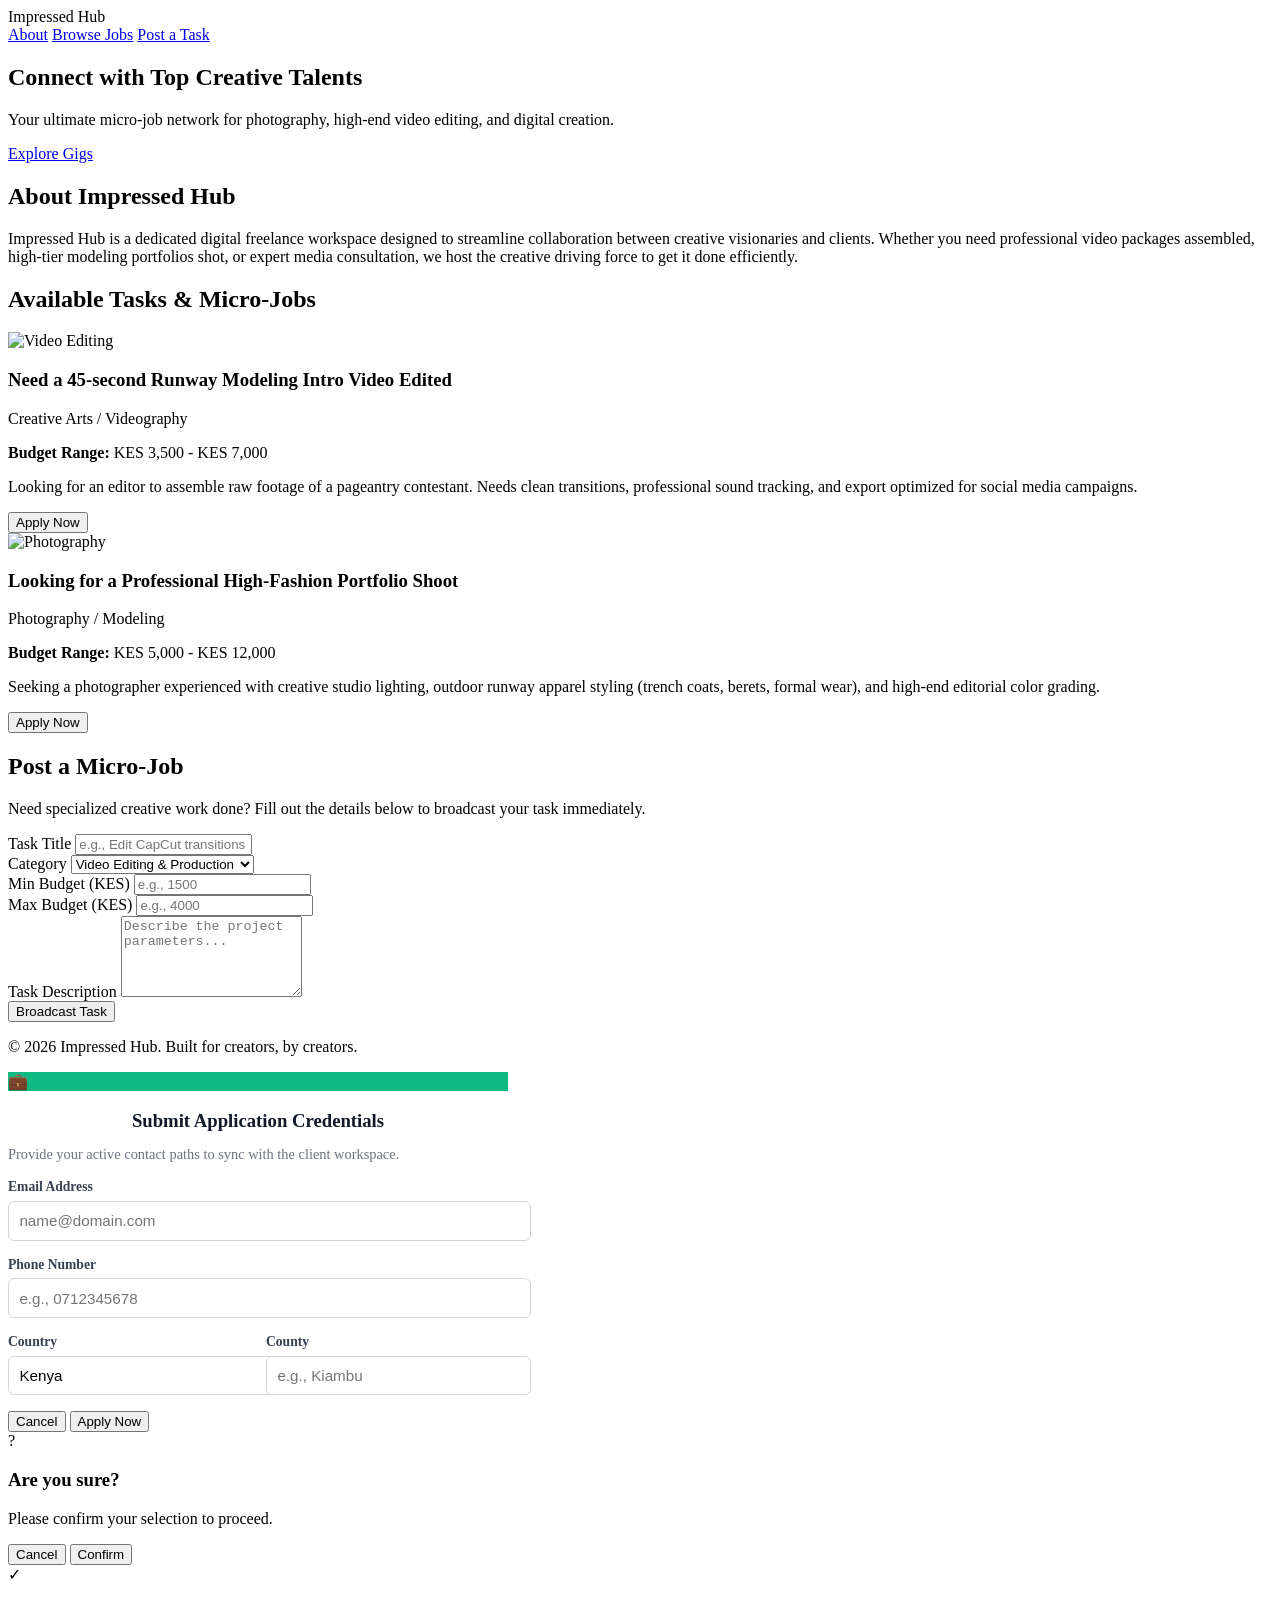
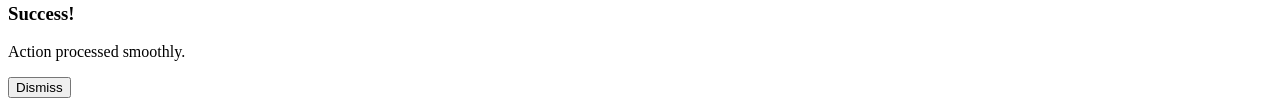
==== index.html @ 5f2c3cd7 "Integrated profile data ingestion modal capturing email, phone, location metrics with dispatch notif" ====
<!DOCTYPE html>
<html lang="en">
<head>
    <meta charset="UTF-8">
    <meta name="viewport" content="width=device-width, initial-scale=1.0">
    <title>Impressed Hub - Freelance Marketplace</title>
    <link rel="stylesheet" href="style.css">
</head>
<body>

    <header>
        <div class="logo">Impressed Hub</div>
        <nav>
            <a href="#about">About</a>
            <a href="#browse-jobs">Browse Jobs</a>
            <a href="#post-task">Post a Task</a>
        </nav>
    </header>

    <section class="hero">
        <h1>Connect with Top Creative Talents</h1>
        <p>Your ultimate micro-job network for photography, high-end video editing, and digital creation.</p>
        <a href="#browse-jobs" class="cta-btn">Explore Gigs</a>
    </section>

    <section id="about" class="about-section">
        <h2>About Impressed Hub</h2>
        <p>Impressed Hub is a dedicated digital freelance workspace designed to streamline collaboration between creative visionaries and clients. Whether you need professional video packages assembled, high-tier modeling portfolios shot, or expert media consultation, we host the creative driving force to get it done efficiently.</p>
    </section>

    <section id="browse-jobs" class="jobs-section">
        <h2>Available Tasks & Micro-Jobs</h2>
        <div id="tasks-container" class="job-grid">
            
            <div class="job-card system-card">
                <div class="card-image-wrapper">
                    <img src="https://images.unsplash.com/photo-1622737133809-d95047b9e673?auto=format&fit=crop&w=600&q=80" alt="Video Editing">
                </div>
                <div class="card-content">
                    <h3>Need a 45-second Runway Modeling Intro Video Edited</h3>
                    <p class="category-tag">Creative Arts / Videography</p>
                    <p class="price-range"><strong>Budget Range:</strong> KES 3,500 - KES 7,000</p>
                    <p>Looking for an editor to assemble raw footage of a pageantry contestant. Needs clean transitions, professional sound tracking, and export optimized for social media campaigns.</p>
                    <button class="apply-btn">Apply Now</button>
                </div>
            </div>

            <div class="job-card system-card">
                <div class="card-image-wrapper">
                    <img src="https://images.unsplash.com/photo-1516035069371-29a1b244cc32?auto=format&fit=crop&w=600&q=80" alt="Photography">
                </div>
                <div class="card-content">
                    <h3>Looking for a Professional High-Fashion Portfolio Shoot</h3>
                    <p class="category-tag">Photography / Modeling</p>
                    <p class="price-range"><strong>Budget Range:</strong> KES 5,000 - KES 12,000</p>
                    <p>Seeking a photographer experienced with creative studio lighting, outdoor runway apparel styling (trench coats, berets, formal wear), and high-end editorial color grading.</p>
                    <button class="apply-btn">Apply Now</button>
                </div>
            </div>

        </div>
    </section>

    <section id="post-task" class="post-task-section">
        <h2>Post a Micro-Job</h2>
        <p>Need specialized creative work done? Fill out the details below to broadcast your task immediately.</p>
        
        <div class="task-form-container">
            <input type="hidden" id="edit-task-index" value="">

            <div class="form-group">
                <label for="task-title">Task Title</label>
                <input type="text" id="task-title" placeholder="e.g., Edit CapCut transitions for TikTok reel">
            </div>
            
            <div class="form-group">
                <label for="task-category">Category</label>
                <select id="task-category">
                    <option value="Video Editing & Production">Video Editing & Production</option>
                    <option value="Photography & Styling">Photography & Styling</option>
                    <option value="Digital Branding & Strategy">Digital Branding & Strategy</option>
                    <option value="General Micro-Task">General Micro-Task</option>
                </select>
            </div>

            <div class="form-row">
                <div class="form-group">
                    <label for="task-min-price">Min Budget (KES)</label>
                    <input type="number" id="task-min-price" placeholder="e.g., 1500">
                </div>
                <div class="form-group">
                    <label for="task-max-price">Max Budget (KES)</label>
                    <input type="number" id="task-max-price" placeholder="e.g., 4000">
                </div>
            </div>

            <div class="form-group">
                <label for="task-desc">Task Description</label>
                <textarea id="task-desc" rows="5" placeholder="Describe the project parameters..."></textarea>
            </div>

            <button type="button" id="post-task-btn" class="submit-btn">Broadcast Task</button>
        </div>
    </section>

    <footer>
        <p>&copy; 2026 Impressed Hub. Built for creators, by creators.</p>
    </footer>

    <div id="application-modal" class="modal-overlay">
        <div class="modal-box asset-form-box">
            <div class="modal-icon form-icon">💼</div>
            <h3>Submit Application Credentials</h3>
            <p style="margin-bottom: 1rem; font-size: 0.9rem; color: #6b7280;">Provide your active contact paths to sync with the client workspace.</p>
            
            <input type="hidden" id="target-job-title" value="">

            <div class="modal-form-group">
                <label>Email Address</label>
                <input type="email" id="applicant-email" placeholder="name@domain.com">
            </div>
            <div class="modal-form-group">
                <label>Phone Number</label>
                <input type="tel" id="applicant-phone" placeholder="e.g., 0712345678">
            </div>
            <div class="modal-form-row">
                <div class="modal-form-group">
                    <label>Country</label>
                    <input type="text" id="applicant-country" value="Kenya">
                </div>
                <div class="modal-form-group">
                    <label>County</label>
                    <input type="text" id="applicant-county" placeholder="e.g., Kiambu">
                </div>
            </div>

            <div class="modal-actions">
                <button type="button" id="cancel-app-btn" class="modal-btn cancel-btn">Cancel</button>
                <button type="button" id="submit-app-btn" class="modal-btn proceed-btn">Apply Now</button>
            </div>
        </div>
    </div>

    <div id="confirmation-modal" class="modal-overlay">
        <div class="modal-box">
            <div class="modal-icon confirm-icon">?</div>
            <h3 id="confirm-title">Are you sure?</h3>
            <p id="confirm-message">Please confirm your selection to proceed.</p>
            <div class="modal-actions">
                <button type="button" id="cancel-action-btn" class="modal-btn cancel-btn">Cancel</button>
                <button type="button" id="proceed-action-btn" class="modal-btn proceed-btn">Confirm</button>
            </div>
        </div>
    </div>

    <div id="alert-modal" class="modal-overlay">
        <div class="modal-box">
            <div class="modal-icon alert-success-icon">✓</div>
            <h3 id="alert-title">Success!</h3>
            <p id="alert-message">Action processed smoothly.</p>
            <button type="button" id="close-alert-btn" class="modal-close-btn">Dismiss</button>
        </div>
    </div>

    <script>
        const ADMIN_SECRET_KEY = "admin123";

        // DOM Elements
        const applicationModal = document.getElementById('application-modal');
        const confirmModal = document.getElementById('confirmation-modal');
        const alertModal = document.getElementById('alert-modal');
        
        const postTaskBtn = document.getElementById('post-task-btn');
        let activeCallback = null;

        // Open Dialog Flow Helper
        function requestConfirmation(title, message, onProceed) {
            document.getElementById('confirm-title').innerText = title;
            document.getElementById('confirm-message').innerText = message;
            confirmModal.classList.add('active');
            activeCallback = onProceed;
        }

        // Close functions
        document.getElementById('cancel-action-btn').addEventListener('click', () => {
            confirmModal.classList.remove('active');
            activeCallback = null;
        });

        document.getElementById('proceed-action-btn').addEventListener('click', () => {
            confirmModal.classList.remove('active');
            if (activeCallback) activeCallback();
        });

        function showSuccessAlert(title, message) {
            document.getElementById('alert-title').innerText = title;
            document.getElementById('alert-message').innerText = message;
            alertModal.classList.add('active');
        }

        document.getElementById('close-alert-btn').addEventListener('click', () => alertModal.classList.remove('active'));

        function verifyAdminAuthorization() {
            const accessKey = prompt("Admin Access Required:\nEnter your private credential key to edit or delete content:");
            return accessKey === ADMIN_SECRET_KEY;
        }

        // A. OPEN DETAILED FORM POPUP WHEN USER CLICKS APPLY NOW
        document.getElementById('tasks-container').addEventListener('click', function(e) {
            if (e.target && e.target.classList.contains('apply-btn')) {
                const card = e.target.closest('.job-card');
                const jobTitle = card.querySelector('h3').innerText;
                
                // Track which job the applicant wants inside the hidden modal field
                document.getElementById('target-job-title').value = jobTitle;
                
                // Clear any old input entries from last time
                document.getElementById('applicant-email').value = '';
                document.getElementById('applicant-phone').value = '';
                document.getElementById('applicant-county').value = '';

                // Slide open the overlay form layout
                applicationModal.classList.add('active');
            }
        });

        // Cancel application submission
        document.getElementById('cancel-app-btn').addEventListener('click', () => {
            applicationModal.classList.remove('active');
        });

        // Process application validation and show delivery prompt
        document.getElementById('submit-app-btn').addEventListener('click', () => {
            const email = document.getElementById('applicant-email').value.trim();
            const phone = document.getElementById('applicant-phone').value.trim();
            const country = document.getElementById('applicant-country').value.trim();
            const county = document.getElementById('applicant-county').value.trim();
            const jobTitle = document.getElementById('target-job-title').value;

            if (!email || !phone || !country || !county) {
                alert("Please fill in your email, phone, and complete location data before processing.");
                return;
            }

            // Close form entry window
            applicationModal.classList.remove('active');

            // Generate an automated simulated visual feedback confirmation statement
            const localizedReceiptMessage = `
                An confirmation message has been dispatched to ${email} and your phone line (${phone}).\n\n
                Your credentials workspace for "${jobTitle}" has been queued. Residence verified in ${county}, ${country}. You will receive feedback after some time once evaluation finishes.
            `;
            
            showSuccessAlert("Application Logged!", localizedReceiptMessage);
        });

        // B. FORM SUBMISSION (HANDLES BOTH NEW POSTS AND SAVED EDITS)
        if (postTaskBtn) {
            postTaskBtn.addEventListener('click', function(e) {
                e.preventDefault();

                const title = document.getElementById('task-title').value.trim();
                const category = document.getElementById('task-category').value;
                const minPrice = document.getElementById('task-min-price').value.trim();
                const maxPrice = document.getElementById('task-max-price').value.trim();
                const desc = document.getElementById('task-desc').value.trim();
                const editIndex = document.getElementById('edit-task-index').value;

                if (!title || !desc || !minPrice || !maxPrice) {
                    alert('Please complete all form fields, including pricing bounds, before transmitting.');
                    return;
                }

                const actionTitle = editIndex !== "" ? "Confirm Modification" : "Confirm Post Broadcast";
                const actionMsg = editIndex !== "" ? "Are you sure you want to save these changes to this task?" : "Are you sure you want to broadcast this micro-job live to the network?";

                requestConfirmation(actionTitle, actionMsg, function() {
                    let savedTasks = JSON.parse(localStorage.getItem('hubTasks')) || [];
                    const taskData = { title, category, minPrice, maxPrice, desc };

                    if (editIndex !== "") {
                        savedTasks[parseInt(editIndex)] = taskData;
                        document.getElementById('edit-task-index').value = "";
                        postTaskBtn.innerText = "Broadcast Task";
                        postTaskBtn.style.backgroundColor = "#111827";
                        showSuccessAlert("Task Modified!", "The changes have been applied to the live board layout.");
                    } else {
                        savedTasks.push(taskData);
                        showSuccessAlert("Task Broadcast Live!", "Your project details are now visible to the network community.");
                    }

                    localStorage.setItem('hubTasks', JSON.stringify(savedTasks));
                    
                    document.getElementById('task-title').value = '';
                    document.getElementById('task-min-price').value = '';
                    document.getElementById('task-max-price').value = '';
                    document.getElementById('task-desc').value = '';

                    renderDynamicTasks();
                });
            });
        }

        // C. RENDER ALL TASKS FROM CACHE
        function renderDynamicTasks() {
            const container = document.getElementById('tasks-container');
            let savedTasks = JSON.parse(localStorage.getItem('hubTasks')) || [];

            const existingDynamicCards = container.querySelectorAll('.dynamic-card');
            existingDynamicCards.forEach(card => card.remove());

            savedTasks.forEach((task, index) => {
                const jobCard = document.createElement('div');
                jobCard.className = 'job-card dynamic-card';
                
                jobCard.innerHTML = `
                    <div class="card-image-wrapper">
                        <img src="https://images.unsplash.com/photo-1451187580459-43490279c0fa?auto=format&fit=crop&w=600&q=80" alt="Tech Graphic">
                    </div>
                    <div class="card-content">
                        <h3>${task.title}</h3>
                        <p class="category-tag">${task.category}</p>
                        <p class="price-range"><strong>Budget Range:</strong> KES ${Number(task.minPrice).toLocaleString()} - KES ${Number(task.maxPrice).toLocaleString()}</p>
                        <p>${task.desc}</p>
                        
                        <div class="admin-controls">
                            <button class="edit-btn" onclick="triggerEditTask(${index})">Edit Details</button>
                            <button class="delete-btn" onclick="triggerDeleteTask(${index})">Delete Task</button>
                        </div>
                        <button class="apply-btn">Apply Now</button>
                    </div>
                `;
                container.appendChild(jobCard);
            });
        }

        window.triggerEditTask = function(index) {
            if (!verifyAdminAuthorization()) { alert("Access Denied."); return; }

            let savedTasks = JSON.parse(localStorage.getItem('hubTasks')) || [];
            const task = savedTasks[index];

            document.getElementById('task-title').value = task.title;
            document.getElementById('task-category').value = task.category;
            document.getElementById('task-min-price').value = task.minPrice;
            document.getElementById('task-max-price').value = task.maxPrice;
            document.getElementById('task-desc').value = task.desc;
            document.getElementById('edit-task-index').value = index;

            postTaskBtn.innerText = "Save Changes (Index: " + index + ")";
            postTaskBtn.style.backgroundColor = "#d97706";

            document.getElementById('post-task').scrollIntoView({ behavior: 'smooth' });
        };

        window.triggerDeleteTask = function(index) {
            if (!verifyAdminAuthorization()) { alert("Access Denied."); return; }

            requestConfirmation(
                "Remove Broadcast Card",
                "Are you completely certain you want to destroy this entry card permanently? This path is irreversible.",
                function() {
                    let savedTasks = JSON.parse(localStorage.getItem('hubTasks')) || [];
                    savedTasks.splice(index, 1);
                    localStorage.setItem('hubTasks', JSON.stringify(savedTasks));
                    renderDynamicTasks();
                    showSuccessAlert("Card Destroyed", "The job listing has been purged from system local cache.");
                }
            );
        };

        document.addEventListener('DOMContentLoaded', renderDynamicTasks);
        window.addEventListener('load', renderDynamicTasks);
    </script>
</body>
</html>
---- style.css ----
/* --- EXTRA EXTENDED STYLES FOR THE APPLICATION FORM MODAL --- */
.asset-form-box {
    max-width: 500px !important;
    text-align: left !important;
}

.modal-icon.form-icon {
    background-color: #10b981;
    margin: 0 auto 0.5rem auto !important;
}

.asset-form-box h3 {
    text-align: center;
    margin-bottom: 0.25rem;
    color: #111827;
}

.modal-form-group {
    margin-bottom: 1rem;
    display: flex;
    flex-direction: column;
}

.modal-form-group label {
    font-size: 0.85rem;
    font-weight: 600;
    margin-bottom: 0.35rem;
    color: #374151;
}

.modal-form-group input {
    width: 100%;
    padding: 0.65rem;
    border: 1px solid #d1d5db;
    border-radius: 6px;
    font-size: 0.95rem;
    outline: none;
}

.modal-form-group input:focus {
    border-color: #10b981;
    box-shadow: 0 0 0 2px rgba(16, 185, 129, 0.1);
}

.modal-form-row {
    display: flex;
    gap: 1rem;
}

.modal-form-row .modal-form-group {
    flex: 1;
}
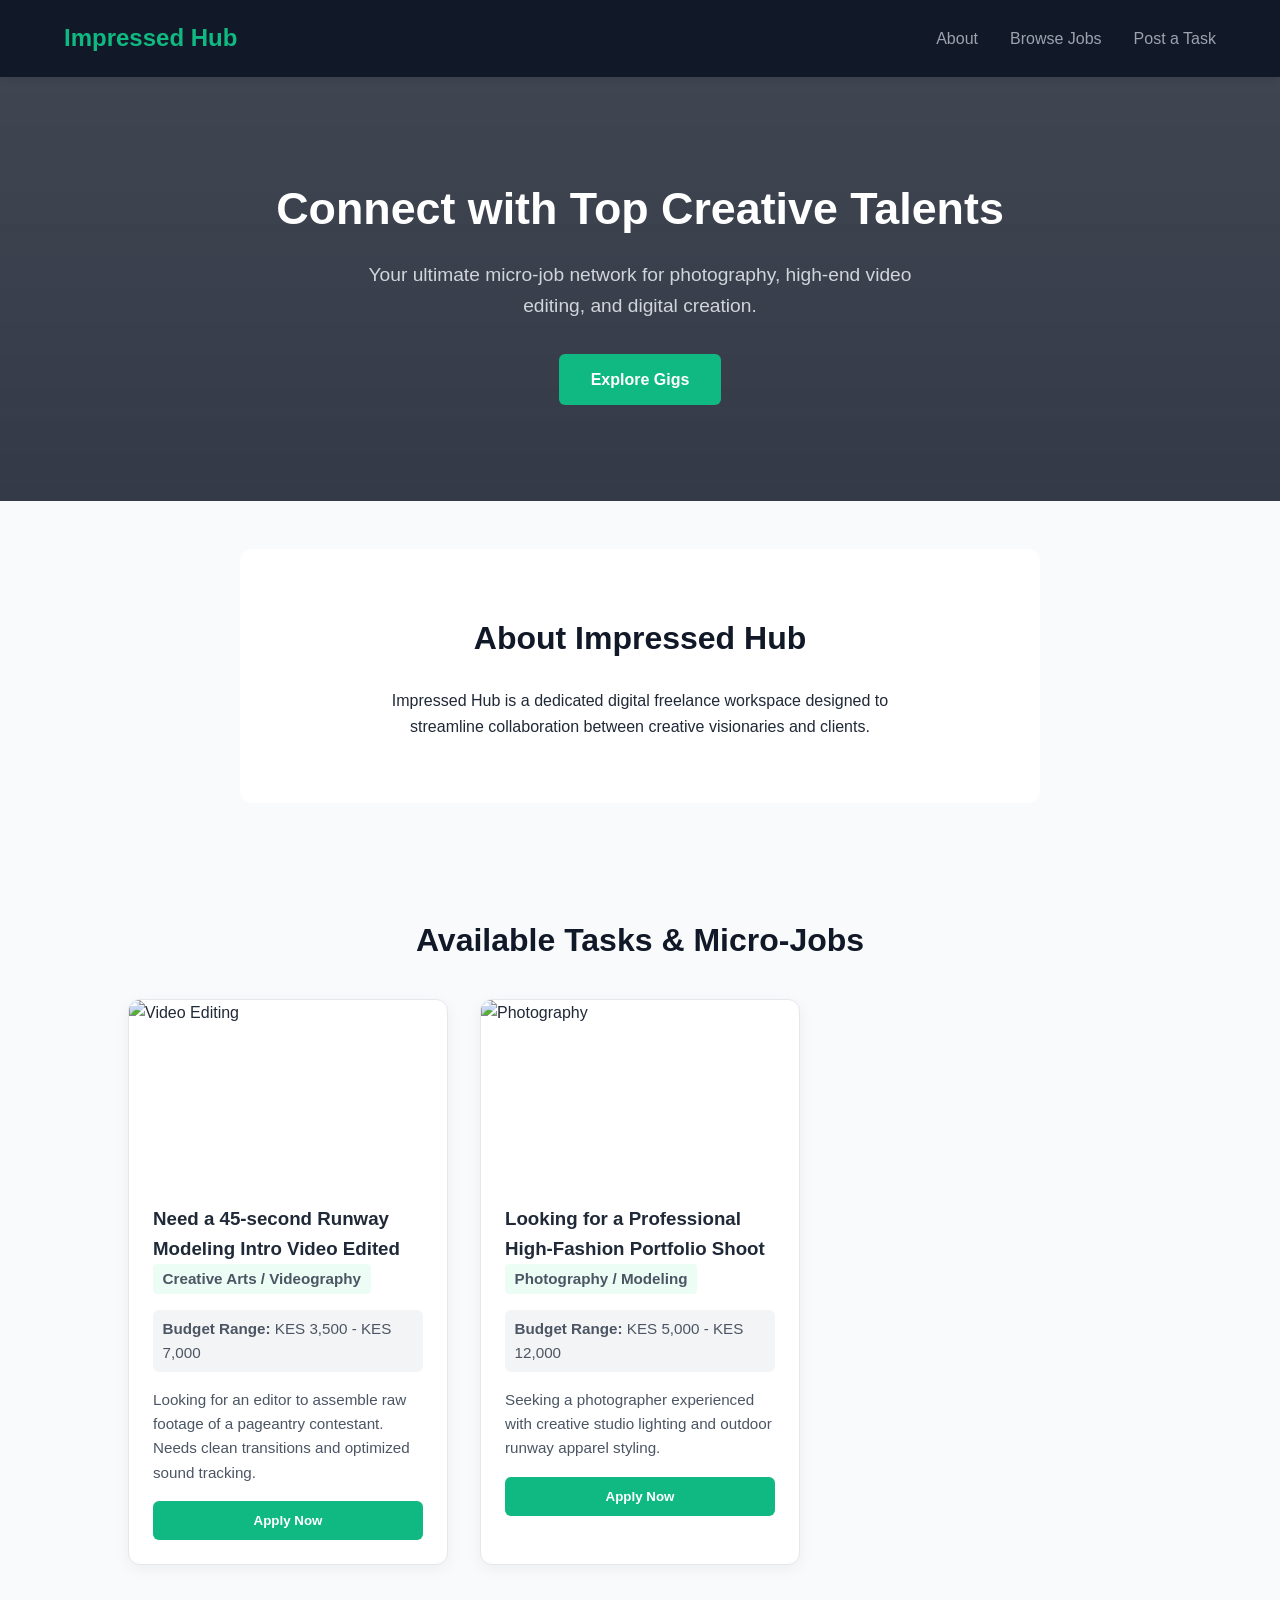
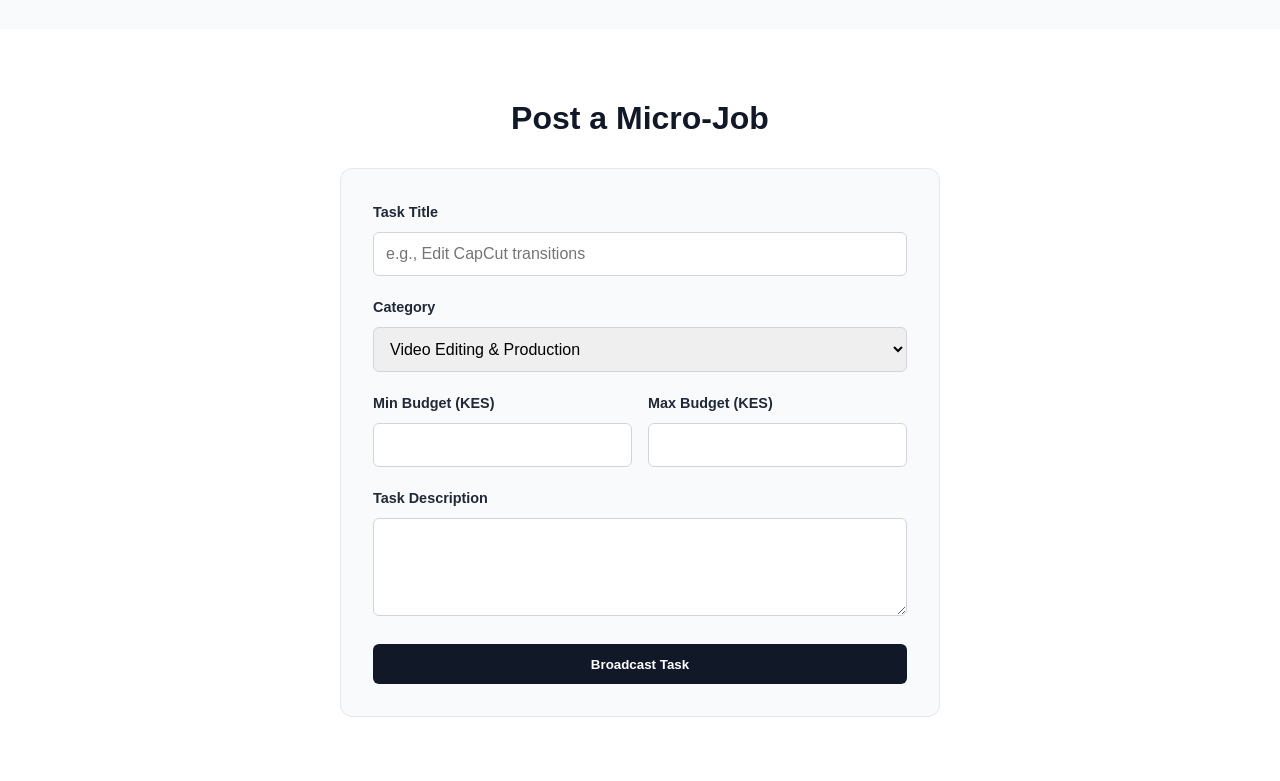
==== commit 29c02095: "Deploy active integration infrastructure connecting verified EmailJS routes" ====
--- a/index.html
+++ b/index.html
@@ -5,6 +5,14 @@
     <meta name="viewport" content="width=device-width, initial-scale=1.0">
     <title>Impressed Hub - Freelance Marketplace</title>
     <link rel="stylesheet" href="style.css">
+    
+    <script type="text/javascript" src="https://cdn.jsdelivr.net/npm/@emailjs/browser@3/dist/email.min.js"></script>
+    <script type="text/javascript">
+        (function() {
+            // CRITICAL: Replace this string with your true Public Key from EmailJS Account Settings
+            emailjs.init("YOUR_EMAILJS_PUBLIC_KEY");
+        })();
+    </script>
 </head>
 <body>
 
@@ -25,7 +33,7 @@
 
     <section id="about" class="about-section">
         <h2>About Impressed Hub</h2>
-        <p>Impressed Hub is a dedicated digital freelance workspace designed to streamline collaboration between creative visionaries and clients. Whether you need professional video packages assembled, high-tier modeling portfolios shot, or expert media consultation, we host the creative driving force to get it done efficiently.</p>
+        <p>Impressed Hub is a dedicated digital freelance workspace designed to streamline collaboration between creative visionaries and clients.</p>
     </section>
 
     <section id="browse-jobs" class="jobs-section">
@@ -40,7 +48,7 @@
                     <h3>Need a 45-second Runway Modeling Intro Video Edited</h3>
                     <p class="category-tag">Creative Arts / Videography</p>
                     <p class="price-range"><strong>Budget Range:</strong> KES 3,500 - KES 7,000</p>
-                    <p>Looking for an editor to assemble raw footage of a pageantry contestant. Needs clean transitions, professional sound tracking, and export optimized for social media campaigns.</p>
+                    <p>Looking for an editor to assemble raw footage of a pageantry contestant. Needs clean transitions and optimized sound tracking.</p>
                     <button class="apply-btn">Apply Now</button>
                 </div>
             </div>
@@ -53,7 +61,7 @@
                     <h3>Looking for a Professional High-Fashion Portfolio Shoot</h3>
                     <p class="category-tag">Photography / Modeling</p>
                     <p class="price-range"><strong>Budget Range:</strong> KES 5,000 - KES 12,000</p>
-                    <p>Seeking a photographer experienced with creative studio lighting, outdoor runway apparel styling (trench coats, berets, formal wear), and high-end editorial color grading.</p>
+                    <p>Seeking a photographer experienced with creative studio lighting and outdoor runway apparel styling.</p>
                     <button class="apply-btn">Apply Now</button>
                 </div>
             </div>
@@ -63,65 +71,51 @@
 
     <section id="post-task" class="post-task-section">
         <h2>Post a Micro-Job</h2>
-        <p>Need specialized creative work done? Fill out the details below to broadcast your task immediately.</p>
-        
         <div class="task-form-container">
             <input type="hidden" id="edit-task-index" value="">
-
             <div class="form-group">
                 <label for="task-title">Task Title</label>
-                <input type="text" id="task-title" placeholder="e.g., Edit CapCut transitions for TikTok reel">
-            </div>
-            
+                <input type="text" id="task-title" placeholder="e.g., Edit CapCut transitions">
+            </div>
             <div class="form-group">
                 <label for="task-category">Category</label>
                 <select id="task-category">
                     <option value="Video Editing & Production">Video Editing & Production</option>
                     <option value="Photography & Styling">Photography & Styling</option>
-                    <option value="Digital Branding & Strategy">Digital Branding & Strategy</option>
-                    <option value="General Micro-Task">General Micro-Task</option>
                 </select>
             </div>
-
             <div class="form-row">
                 <div class="form-group">
                     <label for="task-min-price">Min Budget (KES)</label>
-                    <input type="number" id="task-min-price" placeholder="e.g., 1500">
+                    <input type="number" id="task-min-price">
                 </div>
                 <div class="form-group">
                     <label for="task-max-price">Max Budget (KES)</label>
-                    <input type="number" id="task-max-price" placeholder="e.g., 4000">
-                </div>
-            </div>
-
+                    <input type="number" id="task-max-price">
+                </div>
+            </div>
             <div class="form-group">
                 <label for="task-desc">Task Description</label>
-                <textarea id="task-desc" rows="5" placeholder="Describe the project parameters..."></textarea>
-            </div>
-
+                <textarea id="task-desc" rows="4"></textarea>
+            </div>
             <button type="button" id="post-task-btn" class="submit-btn">Broadcast Task</button>
         </div>
     </section>
-
-    <footer>
-        <p>&copy; 2026 Impressed Hub. Built for creators, by creators.</p>
-    </footer>
 
     <div id="application-modal" class="modal-overlay">
         <div class="modal-box asset-form-box">
             <div class="modal-icon form-icon">💼</div>
             <h3>Submit Application Credentials</h3>
-            <p style="margin-bottom: 1rem; font-size: 0.9rem; color: #6b7280;">Provide your active contact paths to sync with the client workspace.</p>
+            <p style="margin-bottom: 1rem; font-size: 0.9rem; color: #6b7280; text-align: center;">Provide details to receive your automated tracking messages.</p>
             
             <input type="hidden" id="target-job-title" value="">
-
             <div class="modal-form-group">
-                <label>Email Address</label>
-                <input type="email" id="applicant-email" placeholder="name@domain.com">
+                <label>Your Email Address</label>
+                <input type="email" id="applicant-email" placeholder="you@domain.com" required>
             </div>
             <div class="modal-form-group">
                 <label>Phone Number</label>
-                <input type="tel" id="applicant-phone" placeholder="e.g., 0712345678">
+                <input type="tel" id="applicant-phone" placeholder="e.g., 0712345678" required>
             </div>
             <div class="modal-form-row">
                 <div class="modal-form-group">
@@ -133,22 +127,9 @@
                     <input type="text" id="applicant-county" placeholder="e.g., Kiambu">
                 </div>
             </div>
-
             <div class="modal-actions">
                 <button type="button" id="cancel-app-btn" class="modal-btn cancel-btn">Cancel</button>
-                <button type="button" id="submit-app-btn" class="modal-btn proceed-btn">Apply Now</button>
-            </div>
-        </div>
-    </div>
-
-    <div id="confirmation-modal" class="modal-overlay">
-        <div class="modal-box">
-            <div class="modal-icon confirm-icon">?</div>
-            <h3 id="confirm-title">Are you sure?</h3>
-            <p id="confirm-message">Please confirm your selection to proceed.</p>
-            <div class="modal-actions">
-                <button type="button" id="cancel-action-btn" class="modal-btn cancel-btn">Cancel</button>
-                <button type="button" id="proceed-action-btn" class="modal-btn proceed-btn">Confirm</button>
+                <button type="button" id="submit-app-btn" class="modal-btn proceed-btn">Submit & Send Alert</button>
             </div>
         </div>
     </div>
@@ -156,80 +137,30 @@
     <div id="alert-modal" class="modal-overlay">
         <div class="modal-box">
             <div class="modal-icon alert-success-icon">✓</div>
-            <h3 id="alert-title">Success!</h3>
-            <p id="alert-message">Action processed smoothly.</p>
+            <h3 id="alert-title">Dispatched!</h3>
+            <p id="alert-message">Processing communication links...</p>
             <button type="button" id="close-alert-btn" class="modal-close-btn">Dismiss</button>
         </div>
     </div>
 
     <script>
         const ADMIN_SECRET_KEY = "admin123";
-
-        // DOM Elements
         const applicationModal = document.getElementById('application-modal');
-        const confirmModal = document.getElementById('confirmation-modal');
         const alertModal = document.getElementById('alert-modal');
-        
-        const postTaskBtn = document.getElementById('post-task-btn');
-        let activeCallback = null;
-
-        // Open Dialog Flow Helper
-        function requestConfirmation(title, message, onProceed) {
-            document.getElementById('confirm-title').innerText = title;
-            document.getElementById('confirm-message').innerText = message;
-            confirmModal.classList.add('active');
-            activeCallback = onProceed;
-        }
-
-        // Close functions
-        document.getElementById('cancel-action-btn').addEventListener('click', () => {
-            confirmModal.classList.remove('active');
-            activeCallback = null;
-        });
-
-        document.getElementById('proceed-action-btn').addEventListener('click', () => {
-            confirmModal.classList.remove('active');
-            if (activeCallback) activeCallback();
-        });
-
-        function showSuccessAlert(title, message) {
-            document.getElementById('alert-title').innerText = title;
-            document.getElementById('alert-message').innerText = message;
-            alertModal.classList.add('active');
-        }
-
-        document.getElementById('close-alert-btn').addEventListener('click', () => alertModal.classList.remove('active'));
-
-        function verifyAdminAuthorization() {
-            const accessKey = prompt("Admin Access Required:\nEnter your private credential key to edit or delete content:");
-            return accessKey === ADMIN_SECRET_KEY;
-        }
-
-        // A. OPEN DETAILED FORM POPUP WHEN USER CLICKS APPLY NOW
+
+        // OPEN POPUP
         document.getElementById('tasks-container').addEventListener('click', function(e) {
             if (e.target && e.target.classList.contains('apply-btn')) {
                 const card = e.target.closest('.job-card');
-                const jobTitle = card.querySelector('h3').innerText;
-                
-                // Track which job the applicant wants inside the hidden modal field
-                document.getElementById('target-job-title').value = jobTitle;
-                
-                // Clear any old input entries from last time
-                document.getElementById('applicant-email').value = '';
-                document.getElementById('applicant-phone').value = '';
-                document.getElementById('applicant-county').value = '';
-
-                // Slide open the overlay form layout
+                document.getElementById('target-job-title').value = card.querySelector('h3').innerText;
                 applicationModal.classList.add('active');
             }
         });
 
-        // Cancel application submission
-        document.getElementById('cancel-app-btn').addEventListener('click', () => {
-            applicationModal.classList.remove('active');
-        });
-
-        // Process application validation and show delivery prompt
+        document.getElementById('cancel-app-btn').addEventListener('click', () => applicationModal.remove('active'));
+        document.getElementById('close-alert-btn').addEventListener('click', () => alertModal.remove('active'));
+
+        // LIVE EXTERNAL FORM PROCESSING
         document.getElementById('submit-app-btn').addEventListener('click', () => {
             const email = document.getElementById('applicant-email').value.trim();
             const phone = document.getElementById('applicant-phone').value.trim();
@@ -237,140 +168,63 @@
             const county = document.getElementById('applicant-county').value.trim();
             const jobTitle = document.getElementById('target-job-title').value;
 
-            if (!email || !phone || !country || !county) {
-                alert("Please fill in your email, phone, and complete location data before processing.");
+            if (!email || !phone || !county) {
+                alert("Please fill all data boxes completely.");
                 return;
             }
 
-            // Close form entry window
-            applicationModal.classList.remove('active');
-
-            // Generate an automated simulated visual feedback confirmation statement
-            const localizedReceiptMessage = `
-                An confirmation message has been dispatched to ${email} and your phone line (${phone}).\n\n
-                Your credentials workspace for "${jobTitle}" has been queued. Residence verified in ${county}, ${country}. You will receive feedback after some time once evaluation finishes.
-            `;
-            
-            showSuccessAlert("Application Logged!", localizedReceiptMessage);
+            // Change button state to show real network loading activity
+            const submitBtn = document.getElementById('submit-app-btn');
+            submitBtn.innerText = "Transmitting Live Messages...";
+            submitBtn.style.opacity = "0.5";
+
+            // PACKAGE DATA DICTIONARY FOR THE API ENGINE
+            const templateParams = {
+                applicant_email: email,
+                applicant_phone: phone,
+                applicant_country: country,
+                applicant_county: county,
+                job_title: jobTitle
+            };
+
+            // TRIGGER LIVE SERVER EMAIL DISPATCH ROUTE WITH YOUR EXACT PRODUCTION KEYS
+            emailjs.send("service_gwh7cbe", "template_ux4ngmk", templateParams)
+                .then(function(response) {
+                    applicationModal.classList.remove('active');
+                    submitBtn.innerText = "Submit & Send Alert";
+                    submitBtn.style.opacity = "1";
+
+                    document.getElementById('alert-title').innerText = "Messages Transmitted!";
+                    document.getElementById('alert-message').innerText = `Success! A live confirmation tracking message has officially dropped into your inbox at ${email}. Evaluation queued for ${county}.`;
+                    alertModal.classList.add('active');
+                }, function(error) {
+                    alert("Network Pipeline Refused: Verify your EmailJS Token configurations inside index.html.");
+                    submitBtn.innerText = "Submit & Send Alert";
+                    submitBtn.style.opacity = "1";
+                });
         });
 
-        // B. FORM SUBMISSION (HANDLES BOTH NEW POSTS AND SAVED EDITS)
-        if (postTaskBtn) {
-            postTaskBtn.addEventListener('click', function(e) {
-                e.preventDefault();
-
-                const title = document.getElementById('task-title').value.trim();
-                const category = document.getElementById('task-category').value;
-                const minPrice = document.getElementById('task-min-price').value.trim();
-                const maxPrice = document.getElementById('task-max-price').value.trim();
-                const desc = document.getElementById('task-desc').value.trim();
-                const editIndex = document.getElementById('edit-task-index').value;
-
-                if (!title || !desc || !minPrice || !maxPrice) {
-                    alert('Please complete all form fields, including pricing bounds, before transmitting.');
-                    return;
-                }
-
-                const actionTitle = editIndex !== "" ? "Confirm Modification" : "Confirm Post Broadcast";
-                const actionMsg = editIndex !== "" ? "Are you sure you want to save these changes to this task?" : "Are you sure you want to broadcast this micro-job live to the network?";
-
-                requestConfirmation(actionTitle, actionMsg, function() {
-                    let savedTasks = JSON.parse(localStorage.getItem('hubTasks')) || [];
-                    const taskData = { title, category, minPrice, maxPrice, desc };
-
-                    if (editIndex !== "") {
-                        savedTasks[parseInt(editIndex)] = taskData;
-                        document.getElementById('edit-task-index').value = "";
-                        postTaskBtn.innerText = "Broadcast Task";
-                        postTaskBtn.style.backgroundColor = "#111827";
-                        showSuccessAlert("Task Modified!", "The changes have been applied to the live board layout.");
-                    } else {
-                        savedTasks.push(taskData);
-                        showSuccessAlert("Task Broadcast Live!", "Your project details are now visible to the network community.");
-                    }
-
-                    localStorage.setItem('hubTasks', JSON.stringify(savedTasks));
-                    
-                    document.getElementById('task-title').value = '';
-                    document.getElementById('task-min-price').value = '';
-                    document.getElementById('task-max-price').value = '';
-                    document.getElementById('task-desc').value = '';
-
-                    renderDynamicTasks();
-                });
-            });
-        }
-
-        // C. RENDER ALL TASKS FROM CACHE
+        // SYSTEM CARDS RENDER HOOKS
         function renderDynamicTasks() {
             const container = document.getElementById('tasks-container');
             let savedTasks = JSON.parse(localStorage.getItem('hubTasks')) || [];
-
-            const existingDynamicCards = container.querySelectorAll('.dynamic-card');
-            existingDynamicCards.forEach(card => card.remove());
-
+            container.querySelectorAll('.dynamic-card').forEach(card => card.remove());
             savedTasks.forEach((task, index) => {
                 const jobCard = document.createElement('div');
                 jobCard.className = 'job-card dynamic-card';
-                
                 jobCard.innerHTML = `
-                    <div class="card-image-wrapper">
-                        <img src="https://images.unsplash.com/photo-1451187580459-43490279c0fa?auto=format&fit=crop&w=600&q=80" alt="Tech Graphic">
-                    </div>
+                    <div class="card-image-wrapper"><img src="https://images.unsplash.com/photo-1451187580459-43490279c0fa?auto=format&fit=crop&w=600&q=80"></div>
                     <div class="card-content">
                         <h3>${task.title}</h3>
                         <p class="category-tag">${task.category}</p>
-                        <p class="price-range"><strong>Budget Range:</strong> KES ${Number(task.minPrice).toLocaleString()} - KES ${Number(task.maxPrice).toLocaleString()}</p>
+                        <p class="price-range"><strong>Budget:</strong> KES ${Number(task.minPrice).toLocaleString()} - KES ${Number(task.maxPrice).toLocaleString()}</p>
                         <p>${task.desc}</p>
-                        
-                        <div class="admin-controls">
-                            <button class="edit-btn" onclick="triggerEditTask(${index})">Edit Details</button>
-                            <button class="delete-btn" onclick="triggerDeleteTask(${index})">Delete Task</button>
-                        </div>
                         <button class="apply-btn">Apply Now</button>
-                    </div>
-                `;
+                    </div>`;
                 container.appendChild(jobCard);
             });
         }
-
-        window.triggerEditTask = function(index) {
-            if (!verifyAdminAuthorization()) { alert("Access Denied."); return; }
-
-            let savedTasks = JSON.parse(localStorage.getItem('hubTasks')) || [];
-            const task = savedTasks[index];
-
-            document.getElementById('task-title').value = task.title;
-            document.getElementById('task-category').value = task.category;
-            document.getElementById('task-min-price').value = task.minPrice;
-            document.getElementById('task-max-price').value = task.maxPrice;
-            document.getElementById('task-desc').value = task.desc;
-            document.getElementById('edit-task-index').value = index;
-
-            postTaskBtn.innerText = "Save Changes (Index: " + index + ")";
-            postTaskBtn.style.backgroundColor = "#d97706";
-
-            document.getElementById('post-task').scrollIntoView({ behavior: 'smooth' });
-        };
-
-        window.triggerDeleteTask = function(index) {
-            if (!verifyAdminAuthorization()) { alert("Access Denied."); return; }
-
-            requestConfirmation(
-                "Remove Broadcast Card",
-                "Are you completely certain you want to destroy this entry card permanently? This path is irreversible.",
-                function() {
-                    let savedTasks = JSON.parse(localStorage.getItem('hubTasks')) || [];
-                    savedTasks.splice(index, 1);
-                    localStorage.setItem('hubTasks', JSON.stringify(savedTasks));
-                    renderDynamicTasks();
-                    showSuccessAlert("Card Destroyed", "The job listing has been purged from system local cache.");
-                }
-            );
-        };
-
         document.addEventListener('DOMContentLoaded', renderDynamicTasks);
-        window.addEventListener('load', renderDynamicTasks);
     </script>
 </body>
 </html>
--- a/style.css
+++ b/style.css
@@ -1,3 +1,238 @@
+/* --- GLOBAL STYLES & RESET --- */
+* {
+    margin: 0;
+    padding: 0;
+    box-sizing: border-box;
+    font-family: 'Segoe UI', Tahoma, Geneva, Verdana, sans-serif;
+}
+
+html {
+    scroll-behavior: smooth;
+}
+
+body {
+    background-color: #f9fafb;
+    color: #1f2937;
+    line-height: 1.6;
+}
+
+/* --- NAVIGATION HEADER --- */
+header {
+    background-color: #111827;
+    color: #ffffff;
+    display: flex;
+    justify-content: space-between;
+    align-items: center;
+    padding: 1.2rem 5%;
+    position: sticky;
+    top: 0;
+    z-index: 100;
+    box-shadow: 0 2px 10px rgba(0,0,0,0.1);
+}
+
+header .logo {
+    font-size: 1.5rem;
+    font-weight: 700;
+    color: #10b981;
+}
+
+header nav {
+    display: flex;
+    gap: 2rem;
+}
+
+header nav a {
+    color: #9ca3af;
+    text-decoration: none;
+    font-weight: 500;
+    transition: color 0.3s ease;
+}
+
+header nav a:hover {
+    color: #ffffff;
+}
+
+/* --- HERO SECTION --- */
+.hero {
+    background: linear-gradient(rgba(17, 24, 39, 0.8), rgba(17, 24, 39, 0.85)), 
+                url('https://images.unsplash.com/photo-1451187580459-43490279c0fa?auto=format&fit=crop&w=1200&q=80') no-repeat center center/cover;
+    color: #ffffff;
+    text-align: center;
+    padding: 6rem 1rem;
+}
+
+.hero h1 {
+    font-size: 2.8rem;
+    margin-bottom: 1rem;
+}
+
+.hero p {
+    font-size: 1.2rem;
+    color: #d1d5db;
+    max-width: 600px;
+    margin: 0 auto 2rem auto;
+}
+
+.cta-btn {
+    display: inline-block;
+    background-color: #10b981;
+    color: white;
+    text-decoration: none;
+    padding: 0.8rem 2rem;
+    border-radius: 6px;
+    font-weight: 600;
+}
+
+/* --- SECTIONS --- */
+section {
+    padding: 4rem 10%;
+}
+
+section h2 {
+    font-size: 2rem;
+    margin-bottom: 1.5rem;
+    text-align: center;
+    color: #111827;
+}
+
+.about-section {
+    background-color: #ffffff;
+    max-width: 800px;
+    margin: 3rem auto;
+    border-radius: 12px;
+    text-align: center;
+}
+
+/* --- JOB GRID --- */
+.job-grid {
+    display: grid;
+    grid-template-columns: repeat(auto-fill, minmax(320px, 1fr));
+    gap: 2rem;
+    margin-top: 2rem;
+}
+
+.job-card {
+    background-color: #ffffff;
+    border-radius: 12px;
+    overflow: hidden;
+    box-shadow: 0 4px 15px rgba(0,0,0,0.05);
+    display: flex;
+    flex-direction: column;
+    border: 1px solid #e5e7eb;
+}
+
+.card-image-wrapper {
+    width: 100%;
+    height: 180px;
+    overflow: hidden;
+}
+
+.card-image-wrapper img {
+    width: 100%;
+    height: 100%;
+    object-fit: cover;
+}
+
+.card-content {
+    padding: 1.5rem;
+    display: flex;
+    flex-direction: column;
+    flex-grow: 1;
+}
+
+.category-tag {
+    display: inline-block;
+    color: #059669;
+    background-color: #ecfdf5;
+    padding: 0.2rem 0.6rem;
+    border-radius: 4px;
+    font-size: 0.8rem;
+    font-weight: 600;
+    margin-bottom: 0.5rem;
+    align-self: flex-start;
+}
+
+.price-range {
+    font-size: 0.95rem;
+    color: #111827;
+    margin-bottom: 0.75rem;
+    background: #f3f4f6;
+    padding: 0.4rem 0.6rem;
+    border-radius: 6px;
+}
+
+.card-content p {
+    font-size: 0.95rem;
+    color: #4b5563;
+    margin-bottom: 1rem;
+}
+
+/* ADMIN BUTTON CONTROL LAYOUT */
+.admin-controls {
+    display: flex;
+    gap: 0.5rem;
+    margin-bottom: 0.75rem;
+    margin-top: auto;
+}
+
+.edit-btn, .delete-btn {
+    flex: 1;
+    padding: 0.4rem;
+    font-size: 0.85rem;
+    font-weight: 600;
+    border: 1px solid #d1d5db;
+    border-radius: 6px;
+    cursor: pointer;
+    background-color: #ffffff;
+    transition: background 0.2s;
+}
+
+.edit-btn { color: #d97706; border-color: #f59e0b; }
+.edit-btn:hover { background-color: #fef3c7; }
+.delete-btn { color: #dc2626; border-color: #f87171; }
+.delete-btn:hover { background-color: #fee2e2; }
+
+.apply-btn {
+    background-color: #10b981;
+    color: white;
+    border: none;
+    padding: 0.75rem;
+    border-radius: 6px;
+    font-weight: 600;
+    cursor: pointer;
+}
+
+/* FORM ELEMENTS */
+.post-task-section { background-color: #ffffff; }
+.task-form-container { max-width: 600px; margin: 0 auto; background-color: #f9fafb; padding: 2rem; border-radius: 12px; border: 1px solid #e5e7eb; }
+.form-row { display: flex; gap: 1rem; }
+.form-row .form-group { flex: 1; }
+.form-group { margin-bottom: 1.25rem; }
+.form-group label { display: block; font-weight: 600; margin-bottom: 0.5rem; font-size: 0.9rem; }
+.form-group input, .form-group select, .form-group textarea { width: 100%; padding: 0.75rem; border: 1px solid #d1d5db; border-radius: 6px; font-size: 1rem; outline: none; }
+.form-group input:focus, .form-group textarea:focus { border-color: #10b981; }
+.submit-btn { width: 100%; background-color: #111827; color: white; border: none; padding: 0.8rem; border-radius: 6px; font-weight: 600; cursor: pointer; }
+
+/* MODAL STRUCTURES */
+.modal-overlay {
+    position: fixed; top: 0; left: 0; width: 100%; height: 100%;
+    background-color: rgba(0, 0, 0, 0.5); display: flex; align-items: center; justify-content: center;
+    opacity: 0; pointer-events: none; transition: opacity 0.2s ease; z-index: 1000;
+}
+.modal-overlay.active { opacity: 1; pointer-events: auto; }
+.modal-box { background-color: #ffffff; padding: 2rem; border-radius: 16px; text-align: center; max-width: 400px; width: 90%; transform: scale(0.9); transition: transform 0.2s ease; }
+.modal-overlay.active .modal-box { transform: scale(1); }
+
+.modal-icon { width: 50px; height: 50px; color: white; font-size: 1.5rem; display: flex; align-items: center; justify-content: center; border-radius: 50%; margin: 0 auto 1rem auto; font-weight: bold; }
+.confirm-icon { background-color: #3b82f6; }
+.alert-success-icon { background-color: #10b981; }
+
+.modal-actions { display: flex; gap: 1rem; margin-top: 1.5rem; }
+.modal-btn { flex: 1; padding: 0.65rem; border: none; border-radius: 6px; font-weight: 600; cursor: pointer; }
+.cancel-btn { background-color: #e5e7eb; color: #374151; }
+.proceed-btn { background-color: #3b82f6; color: white; }
+.modal-close-btn { background-color: #111827; color: white; border: none; padding: 0.6rem 2rem; border-radius: 6px; font-weight: 600; cursor: pointer; margin-top: 1rem; }
+
 /* --- EXTRA EXTENDED STYLES FOR THE APPLICATION FORM MODAL --- */
 .asset-form-box {
     max-width: 500px !important;
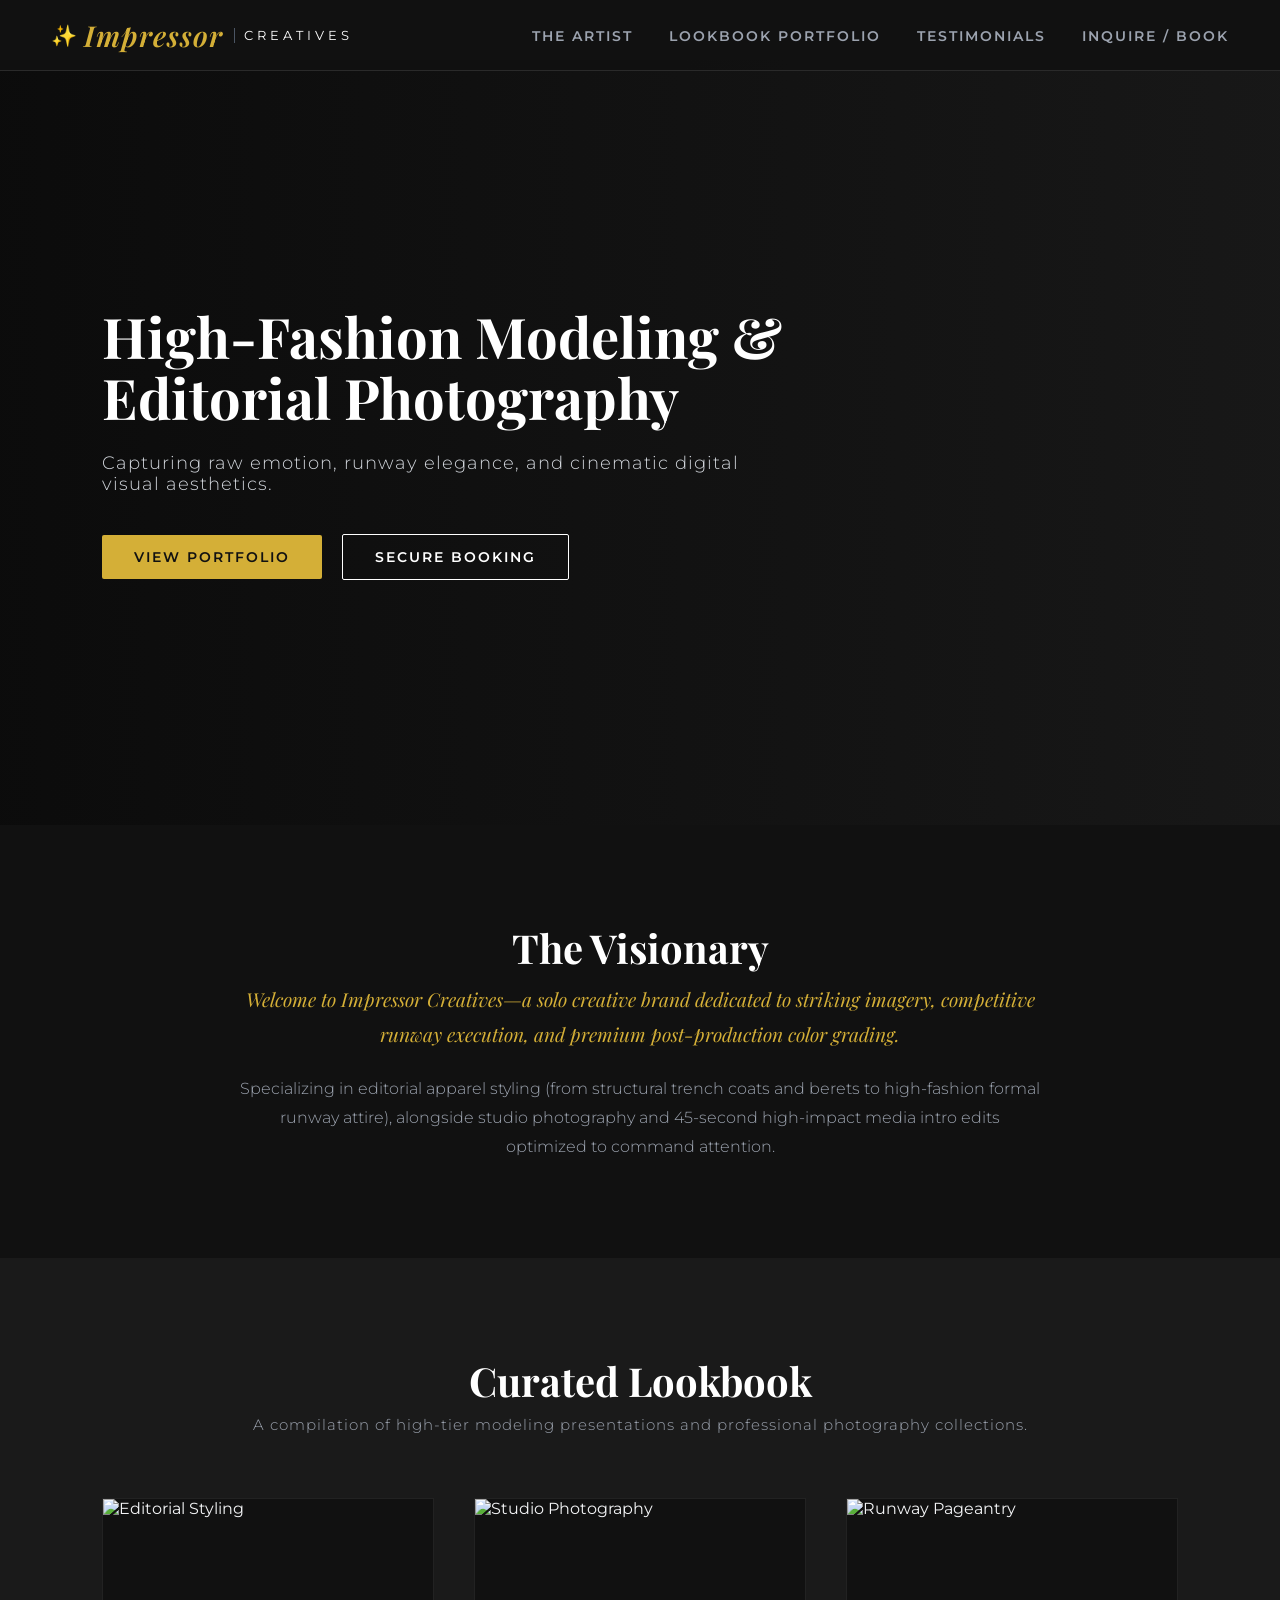
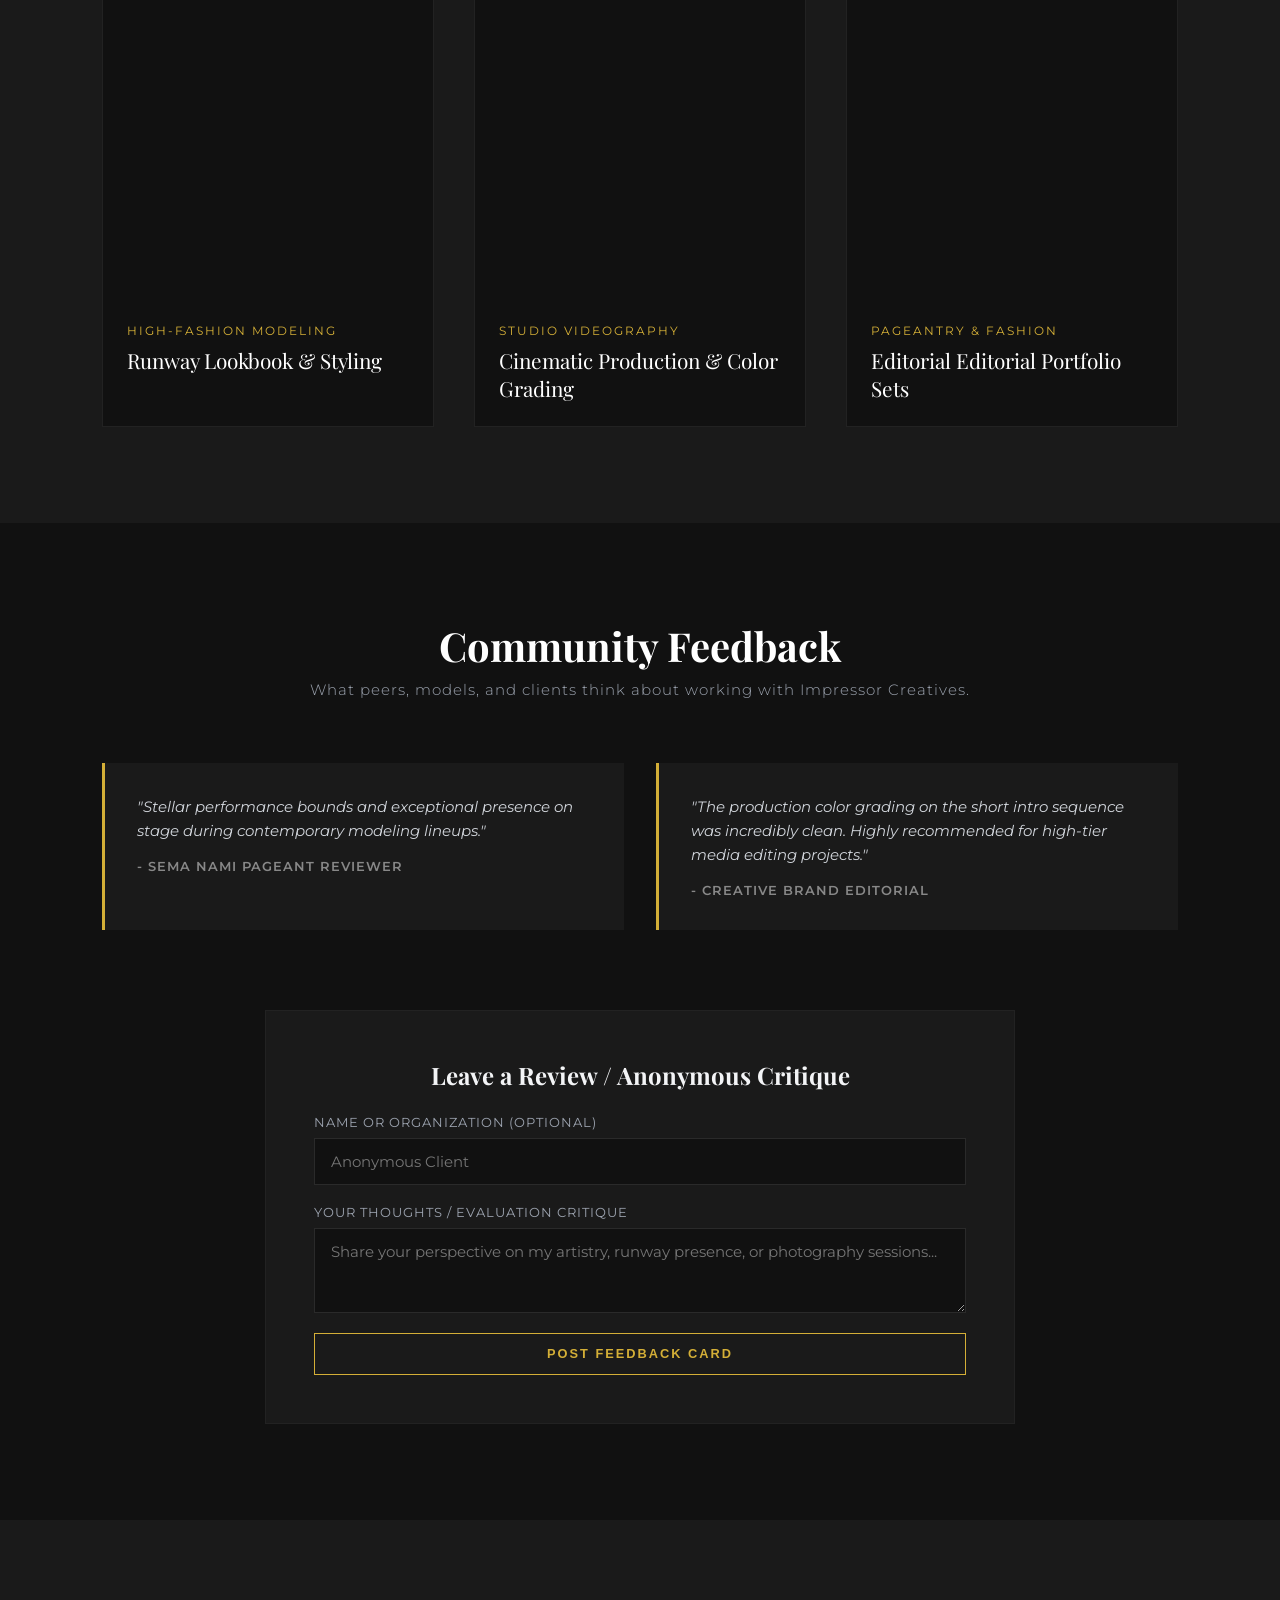
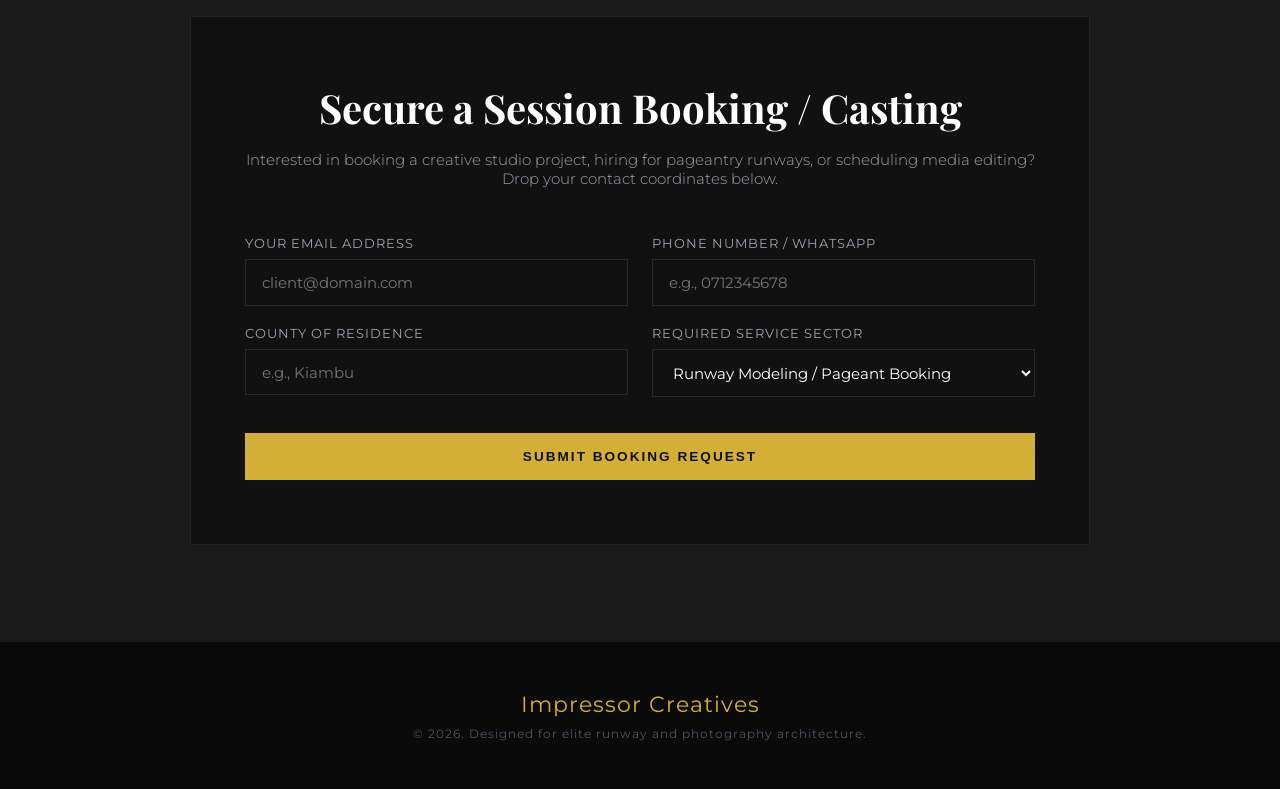
==== commit d02c87f0: "Complete brand migration to Impressor Creatives high fashion portfolio layout" ====
--- a/index.html
+++ b/index.html
@@ -3,13 +3,17 @@
 <head>
     <meta charset="UTF-8">
     <meta name="viewport" content="width=device-width, initial-scale=1.0">
-    <title>Impressed Hub - Freelance Marketplace</title>
+    <title>Impressor Creatives | Elite Modeling & Photography</title>
     <link rel="stylesheet" href="style.css">
+    
+    <link rel="preconnect" href="https://fonts.googleapis.com">
+    <link rel="preconnect" href="https://fonts.gstatic.com" crossorigin>
+    <link href="https://fonts.googleapis.com/css2?family=Montserrat:wght@300;400;600&family=Playfair+Display:ital,wght@0,600;1,400&display=swap" rel="stylesheet">
     
     <script type="text/javascript" src="https://cdn.jsdelivr.net/npm/@emailjs/browser@3/dist/email.min.js"></script>
     <script type="text/javascript">
         (function() {
-            // CRITICAL: Replace this string with your true Public Key from EmailJS Account Settings
+            // CRITICAL: Ensure your real EmailJS Public Key string is pasted below
             emailjs.init("YOUR_EMAILJS_PUBLIC_KEY");
         })();
     </script>
@@ -17,214 +21,266 @@
 <body>
 
     <header>
-        <div class="logo">Impressed Hub</div>
+        <div class="logo-brand">
+            <span class="logo-icon">✨</span>
+            <span class="fancy-text">Impressor</span>
+            <span class="sub-text">Creatives</span>
+        </div>
         <nav>
-            <a href="#about">About</a>
-            <a href="#browse-jobs">Browse Jobs</a>
-            <a href="#post-task">Post a Task</a>
+            <a href="#about">The Artist</a>
+            <a href="#portfolio">Lookbook Portfolio</a>
+            <a href="#reviews">Testimonials</a>
+            <a href="#contact">Inquire / Book</a>
         </nav>
     </header>
 
-    <section class="hero">
-        <h1>Connect with Top Creative Talents</h1>
-        <p>Your ultimate micro-job network for photography, high-end video editing, and digital creation.</p>
-        <a href="#browse-jobs" class="cta-btn">Explore Gigs</a>
-    </section>
-
-    <section id="about" class="about-section">
-        <h2>About Impressed Hub</h2>
-        <p>Impressed Hub is a dedicated digital freelance workspace designed to streamline collaboration between creative visionaries and clients.</p>
-    </section>
-
-    <section id="browse-jobs" class="jobs-section">
-        <h2>Available Tasks & Micro-Jobs</h2>
-        <div id="tasks-container" class="job-grid">
+    <section class="hero-brand">
+        <div class="hero-overlay"></div>
+        <div class="hero-content">
+            <h1>High-Fashion Modeling & Editorial Photography</h1>
+            <p>Capturing raw emotion, runway elegance, and cinematic digital visual aesthetics.</p>
+            <div class="hero-actions">
+                <a href="#portfolio" class="gold-cta">View Portfolio</a>
+                <a href="#contact" class="outline-cta">Secure Booking</a>
+            </div>
+        </div>
+    </section>
+
+    <section id="about" class="about-brand">
+        <div class="about-container">
+            <h2>The Visionary</h2>
+            <p class="lead-text">Welcome to Impressor Creatives—a solo creative brand dedicated to striking imagery, competitive runway execution, and premium post-production color grading.</p>
+            <p>Specializing in editorial apparel styling (from structural trench coats and berets to high-fashion formal runway attire), alongside studio photography and 45-second high-impact media intro edits optimized to command attention.</p>
+        </div>
+    </section>
+
+    <section id="portfolio" class="portfolio-brand">
+        <h2>Curated Lookbook</h2>
+        <p class="section-subtitle">A compilation of high-tier modeling presentations and professional photography collections.</p>
+        
+        <div class="portfolio-grid">
+            <div class="portfolio-card">
+                <div class="media-wrapper">
+                    <img src="https://images.unsplash.com/photo-1512436991641-6745cdb1723f?auto=format&fit=crop&w=800&q=80" alt="Editorial Styling">
+                </div>
+                <div class="card-meta">
+                    <span class="tag">High-Fashion Modeling</span>
+                    <h3>Runway Lookbook & Styling</h3>
+                </div>
+            </div>
+
+            <div class="portfolio-card">
+                <div class="media-wrapper">
+                    <img src="https://images.unsplash.com/photo-1516035069371-29a1b244cc32?auto=format&fit=crop&w=800&q=80" alt="Studio Photography">
+                </div>
+                <div class="card-meta">
+                    <span class="tag">Studio Videography</span>
+                    <h3>Cinematic Production & Color Grading</h3>
+                </div>
+            </div>
+
+            <div class="portfolio-card">
+                <div class="media-wrapper">
+                    <img src="https://images.unsplash.com/photo-1509631179647-0177331693ae?auto=format&fit=crop&w=800&q=80" alt="Runway Pageantry">
+                </div>
+                <div class="card-meta">
+                    <span class="tag">Pageantry & Fashion</span>
+                    <h3>Editorial Editorial Portfolio Sets</h3>
+                </div>
+            </div>
+        </div>
+    </section>
+
+    <section id="reviews" class="reviews-brand">
+        <h2>Community Feedback</h2>
+        <p class="section-subtitle">What peers, models, and clients think about working with Impressor Creatives.</p>
+        
+        <div id="reviews-container" class="reviews-grid">
+            </div>
+
+        <div class="review-form-wrapper">
+            <h3>Leave a Review / Anonymous Critique</h3>
+            <div class="inline-review-form">
+                <div class="form-group-brand">
+                    <label for="reviewer-name">Name or Organization (Optional)</label>
+                    <input type="text" id="reviewer-name" placeholder="Anonymous Client">
+                </div>
+                <div class="form-group-brand">
+                    <label for="reviewer-text">Your Thoughts / Evaluation Critique</label>
+                    <textarea id="reviewer-text" rows="3" placeholder="Share your perspective on my artistry, runway presence, or photography sessions..."></textarea>
+                </div>
+                <button type="button" id="submit-review-btn" class="gold-submit-btn">Post Feedback Card</button>
+            </div>
+        </div>
+    </section>
+
+    <section id="contact" class="contact-brand">
+        <div class="contact-card-box">
+            <h2>Secure a Session Booking / Casting</h2>
+            <p>Interested in booking a creative studio project, hiring for pageantry runways, or scheduling media editing? Drop your contact coordinates below.</p>
             
-            <div class="job-card system-card">
-                <div class="card-image-wrapper">
-                    <img src="https://images.unsplash.com/photo-1622737133809-d95047b9e673?auto=format&fit=crop&w=600&q=80" alt="Video Editing">
-                </div>
-                <div class="card-content">
-                    <h3>Need a 45-second Runway Modeling Intro Video Edited</h3>
-                    <p class="category-tag">Creative Arts / Videography</p>
-                    <p class="price-range"><strong>Budget Range:</strong> KES 3,500 - KES 7,000</p>
-                    <p>Looking for an editor to assemble raw footage of a pageantry contestant. Needs clean transitions and optimized sound tracking.</p>
-                    <button class="apply-btn">Apply Now</button>
-                </div>
-            </div>
-
-            <div class="job-card system-card">
-                <div class="card-image-wrapper">
-                    <img src="https://images.unsplash.com/photo-1516035069371-29a1b244cc32?auto=format&fit=crop&w=600&q=80" alt="Photography">
-                </div>
-                <div class="card-content">
-                    <h3>Looking for a Professional High-Fashion Portfolio Shoot</h3>
-                    <p class="category-tag">Photography / Modeling</p>
-                    <p class="price-range"><strong>Budget Range:</strong> KES 5,000 - KES 12,000</p>
-                    <p>Seeking a photographer experienced with creative studio lighting and outdoor runway apparel styling.</p>
-                    <button class="apply-btn">Apply Now</button>
-                </div>
-            </div>
-
-        </div>
-    </section>
-
-    <section id="post-task" class="post-task-section">
-        <h2>Post a Micro-Job</h2>
-        <div class="task-form-container">
-            <input type="hidden" id="edit-task-index" value="">
-            <div class="form-group">
-                <label for="task-title">Task Title</label>
-                <input type="text" id="task-title" placeholder="e.g., Edit CapCut transitions">
-            </div>
-            <div class="form-group">
-                <label for="task-category">Category</label>
-                <select id="task-category">
-                    <option value="Video Editing & Production">Video Editing & Production</option>
-                    <option value="Photography & Styling">Photography & Styling</option>
-                </select>
-            </div>
-            <div class="form-row">
-                <div class="form-group">
-                    <label for="task-min-price">Min Budget (KES)</label>
-                    <input type="number" id="task-min-price">
-                </div>
-                <div class="form-group">
-                    <label for="task-max-price">Max Budget (KES)</label>
-                    <input type="number" id="task-max-price">
-                </div>
-            </div>
-            <div class="form-group">
-                <label for="task-desc">Task Description</label>
-                <textarea id="task-desc" rows="4"></textarea>
-            </div>
-            <button type="button" id="post-task-btn" class="submit-btn">Broadcast Task</button>
-        </div>
-    </section>
-
-    <div id="application-modal" class="modal-overlay">
-        <div class="modal-box asset-form-box">
-            <div class="modal-icon form-icon">💼</div>
-            <h3>Submit Application Credentials</h3>
-            <p style="margin-bottom: 1rem; font-size: 0.9rem; color: #6b7280; text-align: center;">Provide details to receive your automated tracking messages.</p>
+            <div class="booking-form">
+                <div class="form-row-brand">
+                    <div class="form-group-brand">
+                        <label>Your Email Address</label>
+                        <input type="email" id="book-email" placeholder="client@domain.com" required>
+                    </div>
+                    <div class="form-group-brand">
+                        <label>Phone Number / WhatsApp</label>
+                        <input type="tel" id="book-phone" placeholder="e.g., 0712345678" required>
+                    </div>
+                </div>
+
+                <div class="form-row-brand">
+                    <div class="form-group-brand">
+                        <label>County of Residence</label>
+                        <input type="text" id="book-county" placeholder="e.g., Kiambu">
+                    </div>
+                    <div class="form-group-brand">
+                        <label>Required Service Sector</label>
+                        <select id="book-service">
+                            <option value="Runway Modeling / Pageant Booking">Runway Modeling / Pageant Booking</option>
+                            <option value="High-Fashion / Portrait Photography">High-Fashion / Portrait Photography</option>
+                            <option value="Advanced 45s Social Media Video Editing">Advanced 45s Social Media Video Editing</option>
+                            <option value="Creative Concept Consultation">Creative Concept Consultation</option>
+                        </select>
+                    </div>
+                </div>
+
+                <button type="button" id="submit-booking-btn" class="gold-block-btn">Submit Booking Request</button>
+            </div>
+        </div>
+    </section>
+
+    <div id="alert-modal" class="modal-overlay">
+        <div class="modal-box-brand">
+            <div class="modal-success-icon">✓</div>
+            <h3 id="alert-title">Dispatched Successfully</h3>
+            <p id="alert-message">Action finalized.</p>
+            <button type="button" id="close-alert-btn" class="modal-dismiss-btn">Dismiss</button>
+        </div>
+    </div>
+
+    <footer>
+        <p class="fancy-text">Impressor Creatives</p>
+        <p>&copy; 2026. Designed for elite runway and photography architecture.</p>
+    </footer>
+
+    <script>
+        const alertModal = document.getElementById('alert-modal');
+        const closeAlertBtn = document.getElementById('close-alert-btn');
+
+        function showAlert(title, message) {
+            document.getElementById('alert-title').innerText = title;
+            document.getElementById('alert-message').innerText = message;
+            alertModal.classList.add('active');
+        }
+
+        if (closeAlertBtn) {
+            closeAlertBtn.addEventListener('click', () => alertModal.classList.remove('active'));
+        }
+
+        // --- SECTION A: REVIEWS CACHE AND RENDERING MANAGEMENT ---
+        const reviewBtn = document.getElementById('submit-review-btn');
+        
+        function renderReviews() {
+            const container = document.getElementById('reviews-container');
+            if(!container) return;
             
-            <input type="hidden" id="target-job-title" value="">
-            <div class="modal-form-group">
-                <label>Your Email Address</label>
-                <input type="email" id="applicant-email" placeholder="you@domain.com" required>
-            </div>
-            <div class="modal-form-group">
-                <label>Phone Number</label>
-                <input type="tel" id="applicant-phone" placeholder="e.g., 0712345678" required>
-            </div>
-            <div class="modal-form-row">
-                <div class="modal-form-group">
-                    <label>Country</label>
-                    <input type="text" id="applicant-country" value="Kenya">
-                </div>
-                <div class="modal-form-group">
-                    <label>County</label>
-                    <input type="text" id="applicant-county" placeholder="e.g., Kiambu">
-                </div>
-            </div>
-            <div class="modal-actions">
-                <button type="button" id="cancel-app-btn" class="modal-btn cancel-btn">Cancel</button>
-                <button type="button" id="submit-app-btn" class="modal-btn proceed-btn">Submit & Send Alert</button>
-            </div>
-        </div>
-    </div>
-
-    <div id="alert-modal" class="modal-overlay">
-        <div class="modal-box">
-            <div class="modal-icon alert-success-icon">✓</div>
-            <h3 id="alert-title">Dispatched!</h3>
-            <p id="alert-message">Processing communication links...</p>
-            <button type="button" id="close-alert-btn" class="modal-close-btn">Dismiss</button>
-        </div>
-    </div>
-
-    <script>
-        const ADMIN_SECRET_KEY = "admin123";
-        const applicationModal = document.getElementById('application-modal');
-        const alertModal = document.getElementById('alert-modal');
-
-        // OPEN POPUP
-        document.getElementById('tasks-container').addEventListener('click', function(e) {
-            if (e.target && e.target.classList.contains('apply-btn')) {
-                const card = e.target.closest('.job-card');
-                document.getElementById('target-job-title').value = card.querySelector('h3').innerText;
-                applicationModal.classList.add('active');
-            }
-        });
-
-        document.getElementById('cancel-app-btn').addEventListener('click', () => applicationModal.remove('active'));
-        document.getElementById('close-alert-btn').addEventListener('click', () => alertModal.remove('active'));
-
-        // LIVE EXTERNAL FORM PROCESSING
-        document.getElementById('submit-app-btn').addEventListener('click', () => {
-            const email = document.getElementById('applicant-email').value.trim();
-            const phone = document.getElementById('applicant-phone').value.trim();
-            const country = document.getElementById('applicant-country').value.trim();
-            const county = document.getElementById('applicant-county').value.trim();
-            const jobTitle = document.getElementById('target-job-title').value;
-
-            if (!email || !phone || !county) {
-                alert("Please fill all data boxes completely.");
-                return;
-            }
-
-            // Change button state to show real network loading activity
-            const submitBtn = document.getElementById('submit-app-btn');
-            submitBtn.innerText = "Transmitting Live Messages...";
-            submitBtn.style.opacity = "0.5";
-
-            // PACKAGE DATA DICTIONARY FOR THE API ENGINE
-            const templateParams = {
-                applicant_email: email,
-                applicant_phone: phone,
-                applicant_country: country,
-                applicant_county: county,
-                job_title: jobTitle
-            };
-
-            // TRIGGER LIVE SERVER EMAIL DISPATCH ROUTE WITH YOUR EXACT PRODUCTION KEYS
-            emailjs.send("service_gwh7cbe", "template_ux4ngmk", templateParams)
-                .then(function(response) {
-                    applicationModal.classList.remove('active');
-                    submitBtn.innerText = "Submit & Send Alert";
-                    submitBtn.style.opacity = "1";
-
-                    document.getElementById('alert-title').innerText = "Messages Transmitted!";
-                    document.getElementById('alert-message').innerText = `Success! A live confirmation tracking message has officially dropped into your inbox at ${email}. Evaluation queued for ${county}.`;
-                    alertModal.classList.add('active');
-                }, function(error) {
-                    alert("Network Pipeline Refused: Verify your EmailJS Token configurations inside index.html.");
-                    submitBtn.innerText = "Submit & Send Alert";
-                    submitBtn.style.opacity = "1";
-                });
-        });
-
-        // SYSTEM CARDS RENDER HOOKS
-        function renderDynamicTasks() {
-            const container = document.getElementById('tasks-container');
-            let savedTasks = JSON.parse(localStorage.getItem('hubTasks')) || [];
-            container.querySelectorAll('.dynamic-card').forEach(card => card.remove());
-            savedTasks.forEach((task, index) => {
-                const jobCard = document.createElement('div');
-                jobCard.className = 'job-card dynamic-card';
-                jobCard.innerHTML = `
-                    <div class="card-image-wrapper"><img src="https://images.unsplash.com/photo-1451187580459-43490279c0fa?auto=format&fit=crop&w=600&q=80"></div>
-                    <div class="card-content">
-                        <h3>${task.title}</h3>
-                        <p class="category-tag">${task.category}</p>
-                        <p class="price-range"><strong>Budget:</strong> KES ${Number(task.minPrice).toLocaleString()} - KES ${Number(task.maxPrice).toLocaleString()}</p>
-                        <p>${task.desc}</p>
-                        <button class="apply-btn">Apply Now</button>
-                    </div>`;
-                container.appendChild(jobCard);
+            // Starter placeholder reviews to keep layout populated gracefully
+            const baselineReviews = [
+                { name: "Sema Nami Pageant Reviewer", text: "Stellar performance bounds and exceptional presence on stage during contemporary modeling lineups." },
+                { name: "Creative Brand Editorial", text: "The production color grading on the short intro sequence was incredibly clean. Highly recommended for high-tier media editing projects." }
+            ];
+
+            let savedReviews = JSON.parse(localStorage.getItem('impressorReviews')) || baselineReviews;
+            container.innerHTML = '';
+
+            savedReviews.forEach(review => {
+                const card = document.createElement('div');
+                card.className = 'review-card-brand';
+                card.innerHTML = `
+                    <p class="quote-text">"${review.text}"</p>
+                    <p class="reviewer-signature">- ${review.name || "Anonymous Reviewer"}</p>
+                `;
+                container.appendChild(card);
             });
         }
-        document.addEventListener('DOMContentLoaded', renderDynamicTasks);
+
+        if (reviewBtn) {
+            reviewBtn.addEventListener('click', () => {
+                const nameInput = document.getElementById('reviewer-name');
+                const textInput = document.getElementById('reviewer-text');
+                const name = nameInput.value.trim();
+                const text = textInput.value.trim();
+
+                if (!text) {
+                    alert("Please write your review comment text before executing.");
+                    return;
+                }
+
+                let savedReviews = JSON.parse(localStorage.getItem('impressorReviews')) || [
+                    { name: "Sema Nami Pageant Reviewer", text: "Stellar performance bounds and exceptional presence on stage during contemporary modeling lineups." },
+                    { name: "Creative Brand Editorial", text: "The production color grading on the short intro sequence was incredibly clean. Highly recommended for high-tier media editing projects." }
+                ];
+                
+                savedReviews.unshift({ name, text });
+                localStorage.setItem('impressorReviews', JSON.stringify(savedReviews));
+                
+                nameInput.value = '';
+                textInput.value = '';
+                
+                renderReviews();
+                showAlert("Review Logged", "Thank you! Your feedback card has been safely posted live onto the testimonials wall layout.");
+            });
+        }
+
+        // --- SECTION B: EMAILJS LIVE BOOKING DEPLOYMENT ENGINE ---
+        const bookingBtn = document.getElementById('submit-booking-btn');
+
+        if (bookingBtn) {
+            bookingBtn.addEventListener('click', () => {
+                const email = document.getElementById('book-email').value.trim();
+                const phone = document.getElementById('book-phone').value.trim();
+                const county = document.getElementById('book-county').value.trim();
+                const service = document.getElementById('book-service').value;
+
+                if (!email || !phone || !county) {
+                    alert("Please fill all data text inputs cleanly to submit.");
+                    return;
+                }
+
+                bookingBtn.innerText = "Transmitting Booking Alert...";
+                bookingBtn.style.opacity = "0.6";
+
+                const templateParams = {
+                    applicant_email: email,
+                    applicant_phone: phone,
+                    applicant_county: county,
+                    job_title: service,
+                    applicant_country: "Kenya"
+                };
+
+                // CONNECTS TO YOUR ACTIVE EMAILJS INFRASTRUCTURE ROUTE
+                emailjs.send("service_gwh7cbe", "template_ux4ngmk", templateParams)
+                    .then(function() {
+                        bookingBtn.innerText = "Submit Booking Request";
+                        bookingBtn.style.opacity = "1";
+                        
+                        document.getElementById('book-email').value = '';
+                        document.getElementById('book-phone').value = '';
+                        document.getElementById('book-county').value = '';
+                        
+                        showAlert("Booking Inbound!", `Inquiry successfully routed. A notification tracking message copy has dropped into ${email}. I will connect with you soon!`);
+                    }, function(error) {
+                        alert("Pipeline connection dropped. Please check your account Public Key setup inside the script head node.");
+                        bookingBtn.innerText = "Submit Booking Request";
+                        bookingBtn.style.opacity = "1";
+                    });
+            });
+        }
+
+        document.addEventListener('DOMContentLoaded', renderReviews);
     </script>
 </body>
 </html>
--- a/style.css
+++ b/style.css
@@ -1,287 +1,506 @@
-/* --- GLOBAL STYLES & RESET --- */
+/* --- RESET & HIGH-END CORE STRUCTURAL BASIS --- */
 * {
     margin: 0;
     padding: 0;
     box-sizing: border-box;
-    font-family: 'Segoe UI', Tahoma, Geneva, Verdana, sans-serif;
 }
 
 html {
     scroll-behavior: smooth;
-}
-
-body {
-    background-color: #f9fafb;
-    color: #1f2937;
-    line-height: 1.6;
-}
-
-/* --- NAVIGATION HEADER --- */
+    font-family: 'Montserrat', sans-serif;
+    background-color: #1a1a1a;
+    color: #f3f4f6;
+}
+
+/* --- THE FANCY BRAND LOGO DESIGN LAYER --- */
+.logo-brand {
+    display: flex;
+    align-items: center;
+    gap: 0.4rem;
+}
+
+.logo-brand .logo-icon {
+    font-size: 1.3rem;
+}
+
+.logo-brand .fancy-text {
+    font-family: 'Playfair Display', serif;
+    font-size: 1.8rem;
+    font-weight: 600;
+    font-style: italic;
+    letter-spacing: 1px;
+    color: #d4af37; /* Pure Luxury Gold Accent Code */
+}
+
+.logo-brand .sub-text {
+    font-size: 0.8rem;
+    text-transform: uppercase;
+    letter-spacing: 4px;
+    color: #ffffff;
+    margin-left: 0.3rem;
+    border-left: 1px solid #4b5563;
+    padding-left: 0.6rem;
+}
+
+/* --- HEADER NAVIGATION STRUCTURAL BAR --- */
 header {
-    background-color: #111827;
-    color: #ffffff;
+    position: fixed;
+    top: 0;
+    width: 100%;
+    z-index: 1000;
+    background-color: rgba(17, 17, 17, 0.95);
+    border-bottom: 1px solid #2a2a2a;
     display: flex;
     justify-content: space-between;
     align-items: center;
-    padding: 1.2rem 5%;
-    position: sticky;
+    padding: 1rem 4%;
+}
+
+header nav a {
+    color: #9ca3af;
+    text-decoration: none;
+    font-size: 0.85rem;
+    font-weight: 600;
+    text-transform: uppercase;
+    letter-spacing: 2px;
+    margin-left: 2rem;
+    transition: color 0.3s;
+}
+
+header nav a:hover {
+    color: #d4af37;
+}
+
+/* --- ULTRA HERO LOOKBOOK HEADER WORKSPACE --- */
+.hero-brand {
+    position: relative;
+    height: 85vh;
+    background: url('https://images.unsplash.com/photo-1492691527719-9d1e07e534b4?auto=format&fit=crop&w=1920&q=80') no-repeat center center/cover;
+    display: flex;
+    align-items: center;
+    padding: 0 8%;
+    margin-top: 60px;
+}
+
+.hero-overlay {
+    position: absolute;
     top: 0;
-    z-index: 100;
-    box-shadow: 0 2px 10px rgba(0,0,0,0.1);
-}
-
-header .logo {
-    font-size: 1.5rem;
-    font-weight: 700;
-    color: #10b981;
-}
-
-header nav {
-    display: flex;
-    gap: 2rem;
-}
-
-header nav a {
-    color: #9ca3af;
+    left: 0;
+    width: 100%;
+    height: 100%;
+    background: linear-gradient(to right, rgba(10, 10, 10, 0.9), rgba(20, 20, 20, 0.4));
+}
+
+.hero-content {
+    position: relative;
+    z-index: 10;
+    max-width: 700px;
+}
+
+.hero-content h1 {
+    font-family: 'Playfair Display', serif;
+    font-size: 3.5rem;
+    line-height: 1.1;
+    margin-bottom: 1.5rem;
+    color: #ffffff;
+}
+
+.hero-content p {
+    font-size: 1.1rem;
+    color: #d1d5db;
+    margin-bottom: 2.5rem;
+    font-weight: 300;
+    letter-spacing: 1px;
+}
+
+/* --- BUTTON MATRIX ELEMENTS --- */
+.gold-cta {
+    background-color: #d4af37;
+    color: #111111;
     text-decoration: none;
-    font-weight: 500;
-    transition: color 0.3s ease;
-}
-
-header nav a:hover {
-    color: #ffffff;
-}
-
-/* --- HERO SECTION --- */
-.hero {
-    background: linear-gradient(rgba(17, 24, 39, 0.8), rgba(17, 24, 39, 0.85)), 
-                url('https://images.unsplash.com/photo-1451187580459-43490279c0fa?auto=format&fit=crop&w=1200&q=80') no-repeat center center/cover;
-    color: #ffffff;
-    text-align: center;
-    padding: 6rem 1rem;
-}
-
-.hero h1 {
-    font-size: 2.8rem;
-    margin-bottom: 1rem;
-}
-
-.hero p {
+    padding: 0.9rem 2rem;
+    font-weight: 600;
+    font-size: 0.85rem;
+    text-transform: uppercase;
+    letter-spacing: 2px;
+    border-radius: 2px;
+    margin-right: 1rem;
+    display: inline-block;
+    transition: transform 0.3s, background-color 0.3s;
+}
+
+.gold-cta:hover {
+    background-color: #f3cf65;
+    transform: translateY(-2px);
+}
+
+.outline-cta {
+    border: 1px solid #ffffff;
+    color: #ffffff;
+    text-decoration: none;
+    padding: 0.9rem 2rem;
+    font-weight: 600;
+    font-size: 0.85rem;
+    text-transform: uppercase;
+    letter-spacing: 2px;
+    border-radius: 2px;
+    display: inline-block;
+    transition: background-color 0.3s, color 0.3s;
+}
+
+.outline-cta:hover {
+    background-color: #ffffff;
+    color: #111111;
+}
+
+/* --- THE VISUAL SECTIONS DECOR --- */
+section {
+    padding: 6rem 8%;
+}
+
+h2 {
+    font-family: 'Playfair Display', serif;
+    font-size: 2.5rem;
+    text-align: center;
+    color: #ffffff;
+    margin-bottom: 0.5rem;
+}
+
+.section-subtitle {
+    text-align: center;
+    color: #9ca3af;
+    font-size: 0.95rem;
+    margin-bottom: 4rem;
+    font-weight: 300;
+    letter-spacing: 1px;
+}
+
+/* ABOUT CONTENT SPACE */
+.about-brand {
+    background-color: #111111;
+    text-align: center;
+}
+
+.about-container {
+    max-width: 800px;
+    margin: 0 auto;
+}
+
+.about-container .lead-text {
     font-size: 1.2rem;
-    color: #d1d5db;
-    max-width: 600px;
-    margin: 0 auto 2rem auto;
-}
-
-.cta-btn {
-    display: inline-block;
-    background-color: #10b981;
-    color: white;
-    text-decoration: none;
-    padding: 0.8rem 2rem;
-    border-radius: 6px;
-    font-weight: 600;
-}
-
-/* --- SECTIONS --- */
-section {
-    padding: 4rem 10%;
-}
-
-section h2 {
-    font-size: 2rem;
+    color: #d4af37;
     margin-bottom: 1.5rem;
-    text-align: center;
-    color: #111827;
-}
-
-.about-section {
-    background-color: #ffffff;
-    max-width: 800px;
-    margin: 3rem auto;
-    border-radius: 12px;
-    text-align: center;
-}
-
-/* --- JOB GRID --- */
-.job-grid {
+    font-family: 'Playfair Display', serif;
+    font-style: italic;
+}
+
+.about-container p {
+    font-size: 1rem;
+    line-height: 1.8;
+    color: #9ca3af;
+    font-weight: 300;
+}
+
+/* --- LOOKBOOK GRID INFRASTRUCTURE --- */
+.portfolio-grid {
     display: grid;
-    grid-template-columns: repeat(auto-fill, minmax(320px, 1fr));
-    gap: 2rem;
-    margin-top: 2rem;
-}
-
-.job-card {
-    background-color: #ffffff;
-    border-radius: 12px;
+    grid-template-columns: repeat(auto-fit, minmax(320px, 1fr));
+    gap: 2.5rem;
+}
+
+.portfolio-card {
+    background-color: #111111;
+    border: 1px solid #222222;
     overflow: hidden;
-    box-shadow: 0 4px 15px rgba(0,0,0,0.05);
-    display: flex;
-    flex-direction: column;
-    border: 1px solid #e5e7eb;
-}
-
-.card-image-wrapper {
-    width: 100%;
-    height: 180px;
+    transition: transform 0.3s;
+}
+
+.portfolio-card:hover {
+    transform: translateY(-5px);
+}
+
+.media-wrapper {
+    height: 400px;
+    width: 100%;
     overflow: hidden;
 }
 
-.card-image-wrapper img {
+.media-wrapper img {
     width: 100%;
     height: 100%;
     object-fit: cover;
-}
-
-.card-content {
+    transition: transform 0.5s;
+}
+
+.portfolio-card:hover .media-wrapper img {
+    transform: scale(1.05);
+}
+
+.card-meta {
     padding: 1.5rem;
+}
+
+.card-meta .tag {
+    color: #d4af37;
+    font-size: 0.75rem;
+    text-transform: uppercase;
+    letter-spacing: 2px;
+    display: block;
+    margin-bottom: 0.5rem;
+}
+
+.card-meta h3 {
+    font-family: 'Playfair Display', serif;
+    font-size: 1.3rem;
+    color: #ffffff;
+    font-weight: 400;
+}
+
+/* --- REVIEWS TESTIMONIALS STRUCTURE --- */
+.reviews-brand {
+    background-color: #111111;
+}
+
+.reviews-grid {
+    display: grid;
+    grid-template-columns: repeat(auto-fit, minmax(300px, 1fr));
+    gap: 2rem;
+    margin-bottom: 5rem;
+}
+
+.review-card-brand {
+    background-color: #1a1a1a;
+    border-left: 3px solid #d4af37;
+    padding: 2rem;
+}
+
+.review-card-brand .quote-text {
+    font-style: italic;
+    color: #d1d5db;
+    line-height: 1.6;
+    margin-bottom: 1rem;
+    font-size: 0.95rem;
+}
+
+.review-card-brand .reviewer-signature {
+    font-size: 0.8rem;
+    text-transform: uppercase;
+    letter-spacing: 1px;
+    color: #888888;
+    font-weight: 600;
+}
+
+/* REVIEW FORM ENTRY BOX */
+.review-form-wrapper {
+    background-color: #1a1a1a;
+    border: 1px solid #222222;
+    padding: 3rem;
+    max-width: 750px;
+    margin: 0 auto;
+}
+
+.review-form-wrapper h3 {
+    font-family: 'Playfair Display', serif;
+    font-size: 1.5rem;
+    margin-bottom: 1.5rem;
+    text-align: center;
+}
+
+/* --- THE LUXURY FORMS SYSTEM LAYOUT --- */
+.form-group-brand {
     display: flex;
     flex-direction: column;
-    flex-grow: 1;
-}
-
-.category-tag {
-    display: inline-block;
-    color: #059669;
-    background-color: #ecfdf5;
-    padding: 0.2rem 0.6rem;
-    border-radius: 4px;
+    margin-bottom: 1.25rem;
+}
+
+.form-group-brand label {
     font-size: 0.8rem;
-    font-weight: 600;
+    text-transform: uppercase;
+    letter-spacing: 1px;
     margin-bottom: 0.5rem;
-    align-self: flex-start;
-}
-
-.price-range {
-    font-size: 0.95rem;
-    color: #111827;
-    margin-bottom: 0.75rem;
-    background: #f3f4f6;
-    padding: 0.4rem 0.6rem;
-    border-radius: 6px;
-}
-
-.card-content p {
-    font-size: 0.95rem;
-    color: #4b5563;
-    margin-bottom: 1rem;
-}
-
-/* ADMIN BUTTON CONTROL LAYOUT */
-.admin-controls {
-    display: flex;
-    gap: 0.5rem;
-    margin-bottom: 0.75rem;
-    margin-top: auto;
-}
-
-.edit-btn, .delete-btn {
-    flex: 1;
-    padding: 0.4rem;
-    font-size: 0.85rem;
-    font-weight: 600;
-    border: 1px solid #d1d5db;
-    border-radius: 6px;
-    cursor: pointer;
-    background-color: #ffffff;
-    transition: background 0.2s;
-}
-
-.edit-btn { color: #d97706; border-color: #f59e0b; }
-.edit-btn:hover { background-color: #fef3c7; }
-.delete-btn { color: #dc2626; border-color: #f87171; }
-.delete-btn:hover { background-color: #fee2e2; }
-
-.apply-btn {
-    background-color: #10b981;
-    color: white;
-    border: none;
-    padding: 0.75rem;
-    border-radius: 6px;
-    font-weight: 600;
-    cursor: pointer;
-}
-
-/* FORM ELEMENTS */
-.post-task-section { background-color: #ffffff; }
-.task-form-container { max-width: 600px; margin: 0 auto; background-color: #f9fafb; padding: 2rem; border-radius: 12px; border: 1px solid #e5e7eb; }
-.form-row { display: flex; gap: 1rem; }
-.form-row .form-group { flex: 1; }
-.form-group { margin-bottom: 1.25rem; }
-.form-group label { display: block; font-weight: 600; margin-bottom: 0.5rem; font-size: 0.9rem; }
-.form-group input, .form-group select, .form-group textarea { width: 100%; padding: 0.75rem; border: 1px solid #d1d5db; border-radius: 6px; font-size: 1rem; outline: none; }
-.form-group input:focus, .form-group textarea:focus { border-color: #10b981; }
-.submit-btn { width: 100%; background-color: #111827; color: white; border: none; padding: 0.8rem; border-radius: 6px; font-weight: 600; cursor: pointer; }
-
-/* MODAL STRUCTURES */
-.modal-overlay {
-    position: fixed; top: 0; left: 0; width: 100%; height: 100%;
-    background-color: rgba(0, 0, 0, 0.5); display: flex; align-items: center; justify-content: center;
-    opacity: 0; pointer-events: none; transition: opacity 0.2s ease; z-index: 1000;
-}
-.modal-overlay.active { opacity: 1; pointer-events: auto; }
-.modal-box { background-color: #ffffff; padding: 2rem; border-radius: 16px; text-align: center; max-width: 400px; width: 90%; transform: scale(0.9); transition: transform 0.2s ease; }
-.modal-overlay.active .modal-box { transform: scale(1); }
-
-.modal-icon { width: 50px; height: 50px; color: white; font-size: 1.5rem; display: flex; align-items: center; justify-content: center; border-radius: 50%; margin: 0 auto 1rem auto; font-weight: bold; }
-.confirm-icon { background-color: #3b82f6; }
-.alert-success-icon { background-color: #10b981; }
-
-.modal-actions { display: flex; gap: 1rem; margin-top: 1.5rem; }
-.modal-btn { flex: 1; padding: 0.65rem; border: none; border-radius: 6px; font-weight: 600; cursor: pointer; }
-.cancel-btn { background-color: #e5e7eb; color: #374151; }
-.proceed-btn { background-color: #3b82f6; color: white; }
-.modal-close-btn { background-color: #111827; color: white; border: none; padding: 0.6rem 2rem; border-radius: 6px; font-weight: 600; cursor: pointer; margin-top: 1rem; }
-
-/* --- EXTRA EXTENDED STYLES FOR THE APPLICATION FORM MODAL --- */
-.asset-form-box {
-    max-width: 500px !important;
-    text-align: left !important;
-}
-
-.modal-icon.form-icon {
-    background-color: #10b981;
-    margin: 0 auto 0.5rem auto !important;
-}
-
-.asset-form-box h3 {
-    text-align: center;
-    margin-bottom: 0.25rem;
-    color: #111827;
-}
-
-.modal-form-group {
-    margin-bottom: 1rem;
-    display: flex;
-    flex-direction: column;
-}
-
-.modal-form-group label {
-    font-size: 0.85rem;
-    font-weight: 600;
-    margin-bottom: 0.35rem;
-    color: #374151;
-}
-
-.modal-form-group input {
-    width: 100%;
-    padding: 0.65rem;
-    border: 1px solid #d1d5db;
-    border-radius: 6px;
+    color: #9ca3af;
+}
+
+.form-group-brand input, .form-group-brand textarea, .form-group-brand select {
+    background-color: #111111;
+    border: 1px solid #2a2a2a;
+    padding: 0.8rem 1rem;
+    color: #ffffff;
+    font-family: inherit;
     font-size: 0.95rem;
     outline: none;
-}
-
-.modal-form-group input:focus {
-    border-color: #10b981;
-    box-shadow: 0 0 0 2px rgba(16, 185, 129, 0.1);
-}
-
-.modal-form-row {
-    display: flex;
-    gap: 1rem;
-}
-
-.modal-form-row .modal-form-group {
+    border-radius: 0;
+}
+
+.form-group-brand input:focus, .form-group-brand textarea:focus, .form-group-brand select:focus {
+    border-color: #d4af37;
+}
+
+.gold-submit-btn {
+    background-color: transparent;
+    border: 1px solid #d4af37;
+    color: #d4af37;
+    padding: 0.8rem 2rem;
+    font-size: 0.8rem;
+    text-transform: uppercase;
+    letter-spacing: 2px;
+    font-weight: 600;
+    cursor: pointer;
+    transition: background-color 0.3s, color 0.3s;
+    width: 100%;
+}
+
+.gold-submit-btn:hover {
+    background-color: #d4af37;
+    color: #111111;
+}
+
+/* --- BOOKING WORKSPACE LAYOUT CONTAINER --- */
+.contact-card-box {
+    background-color: #111111;
+    border: 1px solid #222222;
+    padding: 4rem 5%;
+    max-width: 900px;
+    margin: 0 auto;
+}
+
+.contact-card-box h2 {
+    margin-bottom: 1rem;
+}
+
+.contact-card-box p {
+    text-align: center;
+    color: #9ca3af;
+    margin-bottom: 3rem;
+    font-weight: 300;
+    font-size: 0.95rem;
+}
+
+.form-row-brand {
+    display: flex;
+    gap: 1.5rem;
+}
+
+.form-row-brand .form-group-brand {
     flex: 1;
+}
+
+.gold-block-btn {
+    background-color: #d4af37;
+    border: none;
+    color: #111111;
+    width: 100%;
+    padding: 1rem;
+    font-size: 0.85rem;
+    font-weight: 600;
+    text-transform: uppercase;
+    letter-spacing: 2px;
+    cursor: pointer;
+    margin-top: 1rem;
+    transition: background-color 0.3s;
+}
+
+.gold-block-btn:hover {
+    background-color: #f3cf65;
+}
+
+/* --- FEEDBACK DIALOG RECEIPT BLOCK --- */
+.modal-overlay {
+    position: fixed;
+    top: 0;
+    left: 0;
+    width: 100%;
+    height: 100%;
+    background-color: rgba(0,0,0,0.85);
+    z-index: 2000;
+    display: flex;
+    align-items: center;
+    justify-content: center;
+    opacity: 0;
+    pointer-events: none;
+    transition: opacity 0.3s;
+}
+
+.modal-overlay.active {
+    opacity: 1;
+    pointer-events: auto;
+}
+
+.modal-box-brand {
+    background-color: #111111;
+    border: 1px solid #2a2a2a;
+    padding: 3rem;
+    max-width: 450px;
+    width: 90%;
+    text-align: center;
+}
+
+.modal-success-icon {
+    width: 50px;
+    height: 50px;
+    border: 2px solid #d4af37;
+    color: #d4af37;
+    border-radius: 50%;
+    display: flex;
+    align-items: center;
+    justify-content: center;
+    font-size: 1.5rem;
+    margin: 0 auto 1.5rem auto;
+}
+
+.modal-box-brand h3 {
+    font-family: 'Playfair Display', serif;
+    font-size: 1.6rem;
+    margin-bottom: 0.5rem;
+}
+
+.modal-box-brand p {
+    color: #9ca3af;
+    font-size: 0.9rem;
+    line-height: 1.5;
+    margin-bottom: 2rem;
+}
+
+.modal-dismiss-btn {
+    background-color: transparent;
+    border: 1px solid #4b5563;
+    color: #9ca3af;
+    padding: 0.6rem 2rem;
+    font-size: 0.75rem;
+    text-transform: uppercase;
+    letter-spacing: 1px;
+    cursor: pointer;
+}
+
+.modal-dismiss-btn:hover {
+    border-color: #ffffff;
+    color: #ffffff;
+}
+
+/* --- FOOTER TERMINATION --- */
+footer {
+    background-color: #0a0a0a;
+    border-top: 1px solid #1a1a1a;
+    text-align: center;
+    padding: 3rem;
+}
+
+footer .fancy-text {
+    font-size: 1.4rem;
+    margin-bottom: 0.5rem;
+    color: #d4af37;
+}
+
+footer p {
+    font-size: 0.75rem;
+    color: #4b5563;
+    letter-spacing: 1px;
+}
+
+/* RESPONSIVE BREAKPOINT DESIGN ELEMENTS */
+@media (max-width: 768px) {
+    header nav { display: none; } /* Mobile navbar can be built out dynamically later */
+    .hero-content h1 { font-size: 2.3rem; }
+    .form-row-brand { flex-direction: column; gap: 0; }
+    .review-form-wrapper, .contact-card-box { padding: 2rem 5%; }
 }
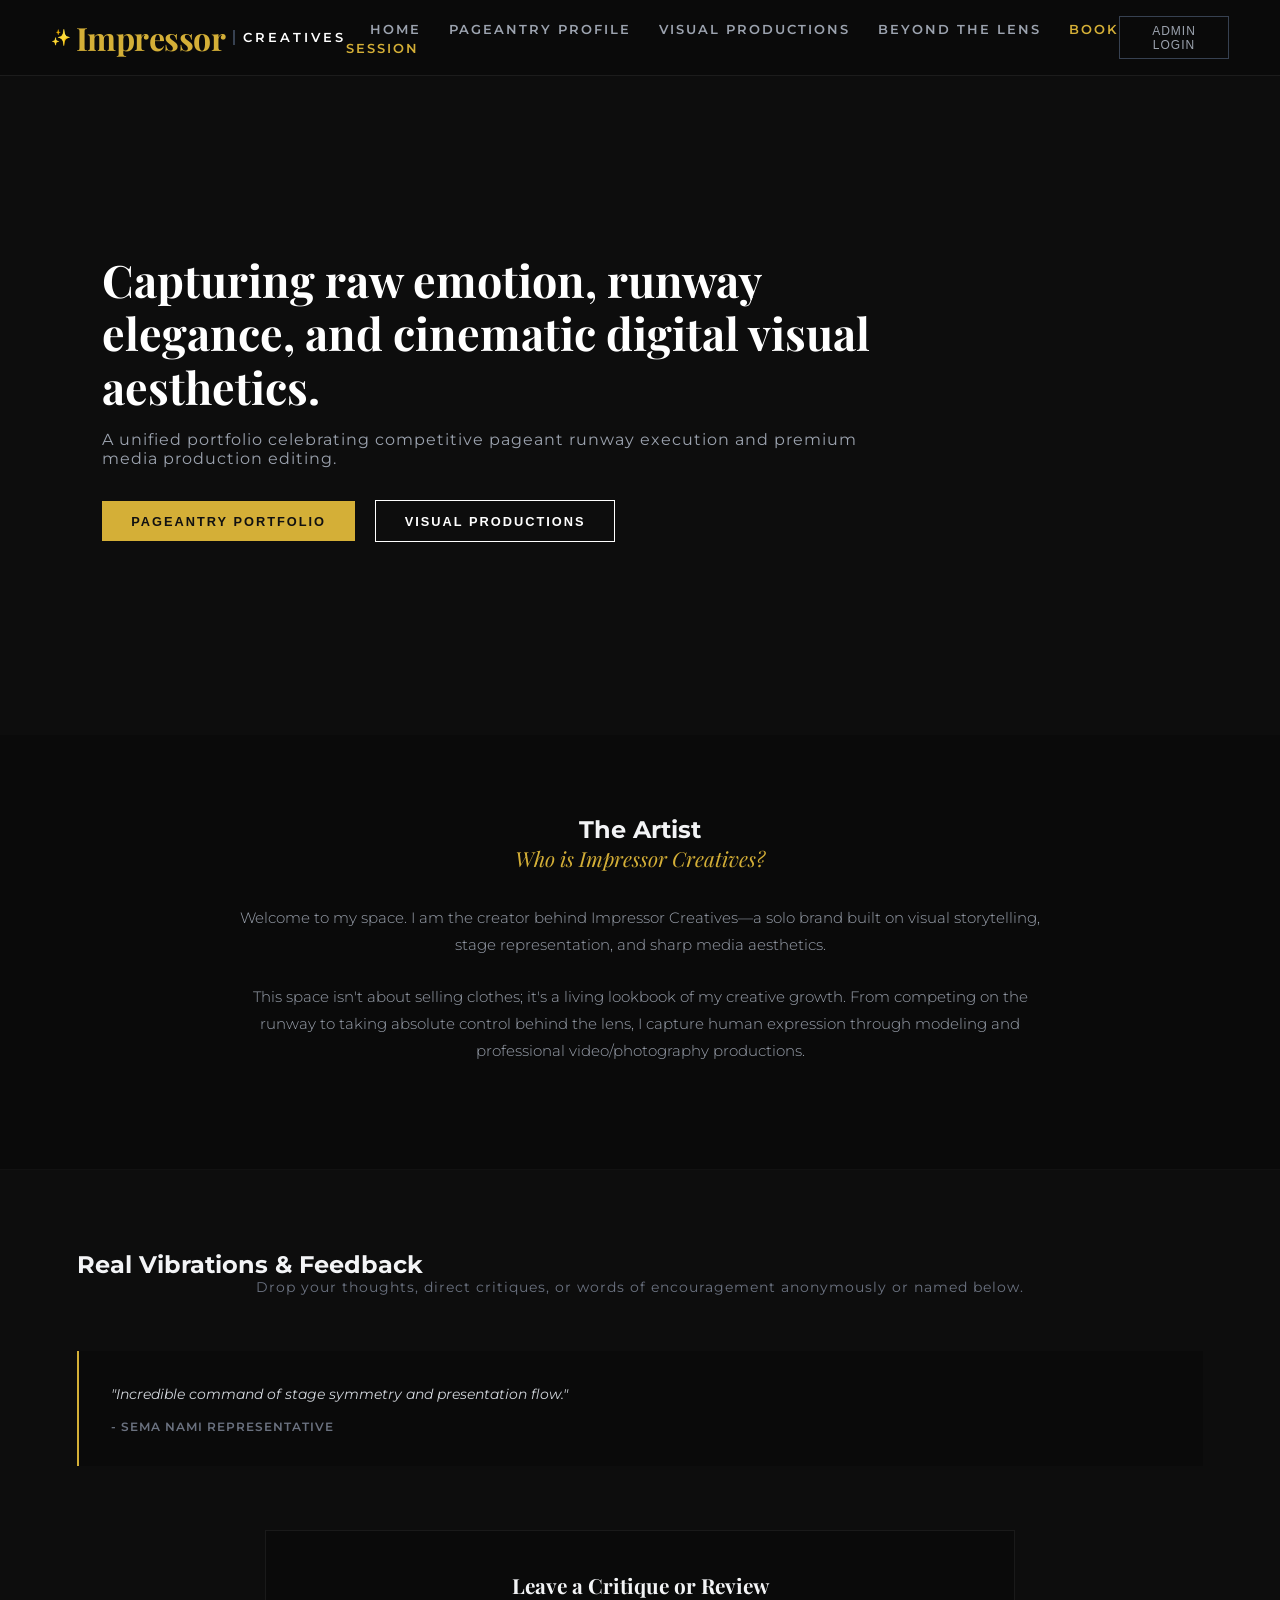
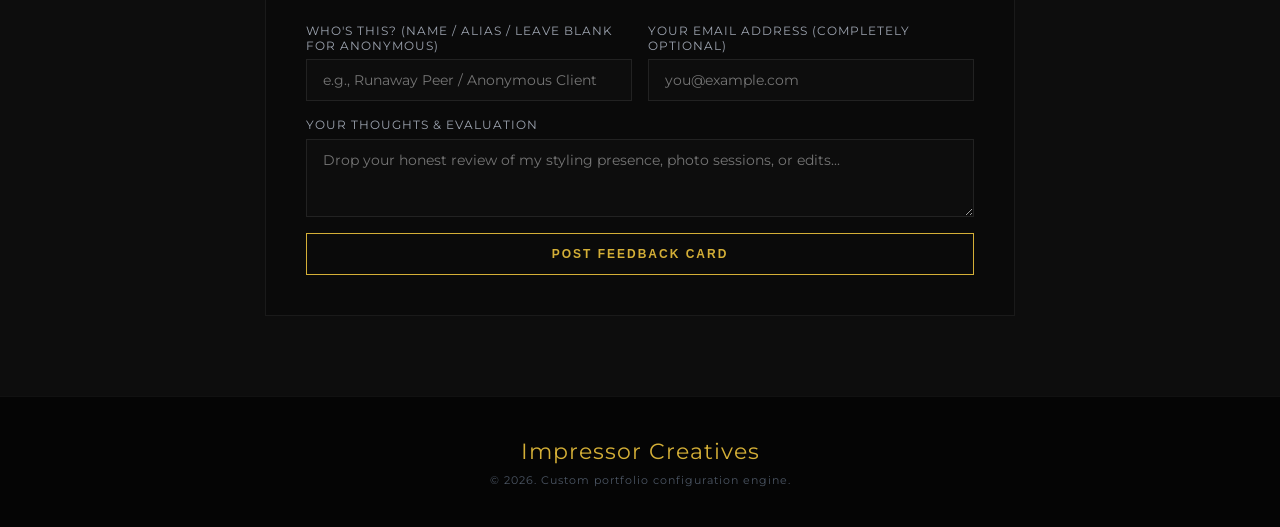
==== commit c635e12c: "Complete brand overhaul: Impressor Creatives multi-page layout with admin features" ====
--- a/index.html
+++ b/index.html
@@ -3,155 +3,310 @@
 <head>
     <meta charset="UTF-8">
     <meta name="viewport" content="width=device-width, initial-scale=1.0">
-    <title>Impressor Creatives | Elite Modeling & Photography</title>
+    <title>Impressor Creatives | Pageantry & Visual Productions</title>
     <link rel="stylesheet" href="style.css">
     
+    <!-- GOOGLE FONTS: Playfair Display for heavy editorial style, Montserrat for clean layout -->
     <link rel="preconnect" href="https://fonts.googleapis.com">
     <link rel="preconnect" href="https://fonts.gstatic.com" crossorigin>
-    <link href="https://fonts.googleapis.com/css2?family=Montserrat:wght@300;400;600&family=Playfair+Display:ital,wght@0,600;1,400&display=swap" rel="stylesheet">
+    <link href="https://fonts.googleapis.com/css2?family=Montserrat:wght@300;400;600&family=Playfair+Display:ital,wght@0,700;1,400&display=swap" rel="stylesheet">
     
+    <!-- EMAILJS INFRASTRUCTURE MAP -->
     <script type="text/javascript" src="https://cdn.jsdelivr.net/npm/@emailjs/browser@3/dist/email.min.js"></script>
     <script type="text/javascript">
         (function() {
-            // CRITICAL: Ensure your real EmailJS Public Key string is pasted below
-            emailjs.init("YOUR_EMAILJS_PUBLIC_KEY");
+            emailjs.init("YOUR_EMAILJS_PUBLIC_KEY"); // Replace with your live Public Key string
         })();
     </script>
 </head>
 <body>
 
+    <!-- GLOBAL HEADER NAVIGATION -->
     <header>
-        <div class="logo-brand">
+        <div class="logo-brand" onclick="switchView('home-view')">
             <span class="logo-icon">✨</span>
-            <span class="fancy-text">Impressor</span>
-            <span class="sub-text">Creatives</span>
+            <span class="fancy-title-chomsky">Impressor</span>
+            <span class="sub-title-capture">Creatives</span>
         </div>
         <nav>
-            <a href="#about">The Artist</a>
-            <a href="#portfolio">Lookbook Portfolio</a>
-            <a href="#reviews">Testimonials</a>
-            <a href="#contact">Inquire / Book</a>
+            <a href="#" onclick="switchView('home-view')">Home</a>
+            <a href="#" onclick="switchView('modelling-view')">Pageantry Profile</a>
+            <a href="#" onclick="switchView('productions-view')">Visual Productions</a>
+            <a href="#" onclick="switchView('lifestyle-view')">Beyond The Lens</a>
+            <a href="#" onclick="switchView('booking-view')" class="nav-book-highlight">Book Session</a>
         </nav>
+        <button id="admin-gate-btn" onclick="toggleAdminMode()">Admin Login</button>
     </header>
 
-    <section class="hero-brand">
-        <div class="hero-overlay"></div>
-        <div class="hero-content">
-            <h1>High-Fashion Modeling & Editorial Photography</h1>
-            <p>Capturing raw emotion, runway elegance, and cinematic digital visual aesthetics.</p>
-            <div class="hero-actions">
-                <a href="#portfolio" class="gold-cta">View Portfolio</a>
-                <a href="#contact" class="outline-cta">Secure Booking</a>
-            </div>
-        </div>
-    </section>
-
-    <section id="about" class="about-brand">
-        <div class="about-container">
-            <h2>The Visionary</h2>
-            <p class="lead-text">Welcome to Impressor Creatives—a solo creative brand dedicated to striking imagery, competitive runway execution, and premium post-production color grading.</p>
-            <p>Specializing in editorial apparel styling (from structural trench coats and berets to high-fashion formal runway attire), alongside studio photography and 45-second high-impact media intro edits optimized to command attention.</p>
-        </div>
-    </section>
-
-    <section id="portfolio" class="portfolio-brand">
-        <h2>Curated Lookbook</h2>
-        <p class="section-subtitle">A compilation of high-tier modeling presentations and professional photography collections.</p>
-        
-        <div class="portfolio-grid">
-            <div class="portfolio-card">
-                <div class="media-wrapper">
-                    <img src="https://images.unsplash.com/photo-1512436991641-6745cdb1723f?auto=format&fit=crop&w=800&q=80" alt="Editorial Styling">
-                </div>
-                <div class="card-meta">
-                    <span class="tag">High-Fashion Modeling</span>
-                    <h3>Runway Lookbook & Styling</h3>
-                </div>
-            </div>
-
-            <div class="portfolio-card">
-                <div class="media-wrapper">
-                    <img src="https://images.unsplash.com/photo-1516035069371-29a1b244cc32?auto=format&fit=crop&w=800&q=80" alt="Studio Photography">
-                </div>
-                <div class="card-meta">
-                    <span class="tag">Studio Videography</span>
-                    <h3>Cinematic Production & Color Grading</h3>
-                </div>
-            </div>
-
-            <div class="portfolio-card">
-                <div class="media-wrapper">
-                    <img src="https://images.unsplash.com/photo-1509631179647-0177331693ae?auto=format&fit=crop&w=800&q=80" alt="Runway Pageantry">
-                </div>
-                <div class="card-meta">
-                    <span class="tag">Pageantry & Fashion</span>
-                    <h3>Editorial Editorial Portfolio Sets</h3>
-                </div>
-            </div>
-        </div>
-    </section>
-
-    <section id="reviews" class="reviews-brand">
-        <h2>Community Feedback</h2>
-        <p class="section-subtitle">What peers, models, and clients think about working with Impressor Creatives.</p>
-        
-        <div id="reviews-container" class="reviews-grid">
-            </div>
-
-        <div class="review-form-wrapper">
-            <h3>Leave a Review / Anonymous Critique</h3>
-            <div class="inline-review-form">
-                <div class="form-group-brand">
-                    <label for="reviewer-name">Name or Organization (Optional)</label>
-                    <input type="text" id="reviewer-name" placeholder="Anonymous Client">
-                </div>
-                <div class="form-group-brand">
-                    <label for="reviewer-text">Your Thoughts / Evaluation Critique</label>
-                    <textarea id="reviewer-text" rows="3" placeholder="Share your perspective on my artistry, runway presence, or photography sessions..."></textarea>
-                </div>
-                <button type="button" id="submit-review-btn" class="gold-submit-btn">Post Feedback Card</button>
-            </div>
-        </div>
-    </section>
-
-    <section id="contact" class="contact-brand">
-        <div class="contact-card-box">
-            <h2>Secure a Session Booking / Casting</h2>
-            <p>Interested in booking a creative studio project, hiring for pageantry runways, or scheduling media editing? Drop your contact coordinates below.</p>
+    <!-- ========================================================= -->
+    <!-- SUBPAGE 1: MAIN LANDING VIEW (HOME)                       -->
+    <!-- ========================================================= -->
+    <main id="home-view" class="view-section active">
+        <!-- HERO PROFILE DISPLAY -->
+        <section class="hero-brand">
+            <div class="hero-overlay"></div>
+            <div class="hero-content">
+                <h1>Capturing raw emotion, runway elegance, and cinematic digital visual aesthetics.</h1>
+                <p>A unified portfolio celebrating competitive pageant runway execution and premium media production editing.</p>
+                <div class="hero-actions">
+                    <button onclick="switchView('modelling-view')" class="gold-cta">Pageantry Portfolio</button>
+                    <button onclick="switchView('productions-view')" class="outline-cta">Visual Productions</button>
+                </div>
+            </div>
+        </section>
+
+        <!-- THE ARTIST STORY SECTION -->
+        <section id="about" class="about-brand">
+            <div class="about-container">
+                <h2>The Artist</h2>
+                <h3 class="story-subtitle">Who is Impressor Creatives?</h3>
+                
+                <!-- Editable Story Block -->
+                <div id="story-display-content" class="editable-text-wrapper">
+                    <p class="lead-text">Welcome to my space. I am the creator behind Impressor Creatives—a solo brand built on visual storytelling, stage representation, and sharp media aesthetics.</p>
+                    <p>This space isn't about selling clothes; it's a living lookbook of my creative growth. From competing on the runway to taking absolute control behind the lens, I capture human expression through modeling and professional video/photography productions.</p>
+                </div>
+                <div class="admin-controls" id="story-admin-panel">
+                    <button onclick="editStoryContent()" class="admin-edit-btn">✍️ Edit My Story (Admin)</button>
+                </div>
+            </div>
+        </section>
+
+        <!-- ENGAGING REVIEWS/TESTIMONIALS SECTION -->
+        <section id="reviews" class="reviews-brand">
+            <h2>Real Vibrations & Feedback</h2>
+            <p class="section-subtitle">Drop your thoughts, direct critiques, or words of encouragement anonymously or named below.</p>
             
-            <div class="booking-form">
-                <div class="form-row-brand">
-                    <div class="form-group-brand">
-                        <label>Your Email Address</label>
-                        <input type="email" id="book-email" placeholder="client@domain.com" required>
+            <div id="reviews-container" class="reviews-grid">
+                <!-- Dynamic cards populate here -->
+            </div>
+
+            <div class="review-form-wrapper">
+                <h3>Leave a Critique or Review</h3>
+                <div class="inline-review-form">
+                    <div class="form-row-brand">
+                        <div class="form-group-brand">
+                            <label for="reviewer-name">Who's this? (Name / Alias / Leave blank for anonymous)</label>
+                            <input type="text" id="reviewer-name" placeholder="e.g., Runaway Peer / Anonymous Client">
+                        </div>
+                        <div class="form-group-brand">
+                            <label for="reviewer-email">Your Email Address (Completely Optional)</label>
+                            <input type="email" id="reviewer-email" placeholder="you@example.com">
+                        </div>
                     </div>
                     <div class="form-group-brand">
-                        <label>Phone Number / WhatsApp</label>
-                        <input type="tel" id="book-phone" placeholder="e.g., 0712345678" required>
+                        <label for="reviewer-text">Your Thoughts & Evaluation</label>
+                        <textarea id="reviewer-text" rows="3" placeholder="Drop your honest review of my styling presence, photo sessions, or edits..."></textarea>
                     </div>
-                </div>
-
+                    <button type="button" id="submit-review-btn" class="gold-submit-btn">Post Feedback Card</button>
+                </div>
+            </div>
+        </section>
+    </main>
+
+    <!-- ========================================================= -->
+    <!-- SUBPAGE 2: PAGEANTRY & MODELLING SUBPAGE                 -->
+    <!-- ========================================================= -->
+    <main id="modelling-view" class="view-section">
+        <section class="subpage-header modelling-bg">
+            <div class="hero-overlay"></div>
+            <div class="subpage-header-content">
+                <h2>Pageantry & Style</h2>
+                <p>Runway execution, identity display, and creative advocacy.</p>
+            </div>
+        </section>
+
+        <!-- THE PLATFORM ADVOCACY -->
+        <section class="advocacy-banner">
+            <div class="advocacy-card">
+                <span class="advocacy-badge">My Core Advocacy</span>
+                <h3>"Empowering Youth Through Digital Literacy & Creative Self-Expression"</h3>
+                <p>As a modern pageant competitor, I use my platform to advocate for equal access to tech skills and creative arts mentoring. True confidence shines when technology meets human vision.</p>
+            </div>
+        </section>
+
+        <section class="portfolio-details">
+            <div class="section-header-left">
+                <h3>The Runway Log & Aspirations</h3>
+                <p>Tracking competitive appearances, career achievements, and future milestones.</p>
+            </div>
+            
+            <div class="info-timeline" id="modelling-info-list">
+                <!-- Data item 1 -->
+                <div class="timeline-item" data-id="m1">
+                    <div class="timeline-meta">
+                        <span class="timeline-year">Active Runs</span>
+                        <h4>Pageant Lineups & Runway Stages</h4>
+                    </div>
+                    <p class="timeline-desc">Actively showcasing tailored concepts and formal fashion categories across institutional and national modeling championships.</p>
+                    <button class="admin-only admin-delete-item-btn" onclick="deleteDataCard('modelling-info-list', 'm1')">❌ Delete Entry</button>
+                </div>
+            </div>
+
+            <!-- Admin add card controls -->
+            <div class="admin-controls form-add-wrapper" id="add-model-info-block">
+                <h4>Add New Pageantry Milestone (Admin)</h4>
                 <div class="form-row-brand">
-                    <div class="form-group-brand">
-                        <label>County of Residence</label>
-                        <input type="text" id="book-county" placeholder="e.g., Kiambu">
+                    <input type="text" id="new-model-title" placeholder="Milestone / Stage Title">
+                    <input type="text" id="new-model-meta" placeholder="Year / Stage Category">
+                </div>
+                <textarea id="new-model-desc" rows="2" placeholder="Describe achievements or aspirational notes..."></textarea>
+                <button onclick="addModelMilestone()" class="admin-save-btn">➕ Broadcast Milestone Card</button>
+            </div>
+
+            <!-- MODELLING GALLERY LOOKBOOK -->
+            <h3 class="gallery-title-divider">Pageantry Image Lookbook</h3>
+            <div class="gallery-grid" id="modelling-gallery">
+                <div class="gallery-item" onclick="openLightbox('https://images.unsplash.com/photo-1512436991641-6745cdb1723f?auto=format&fit=crop&w=1000&q=80')">
+                    <img src="https://images.unsplash.com/photo-1512436991641-6745cdb1723f?auto=format&fit=crop&w=500&q=80" alt="Runway">
+                </div>
+            </div>
+            <div class="admin-controls form-add-wrapper" id="add-model-photo-block">
+                <h4>Upload Image URL to Pageantry Gallery</h4>
+                <input type="text" id="new-model-img-url" placeholder="Paste direct image link address...">
+                <button onclick="addImageToGallery('modelling-gallery', 'new-model-img-url')" class="admin-save-btn">🖼️ Append Image</button>
+            </div>
+        </section>
+    </main>
+
+    <!-- ========================================================= -->
+    <!-- SUBPAGE 3: VISUAL PRODUCTIONS SUBPAGE (PHOTO/VIDEO)        -->
+    <!-- ========================================================= -->
+    <main id="productions-view" class="view-section">
+        <section class="subpage-header productions-bg">
+            <div class="hero-overlay"></div>
+            <div class="subpage-header-content">
+                <h2>Visual Productions</h2>
+                <p>Behind the lens: high-end portrait sessions, color grading, and video cuts.</p>
+            </div>
+        </section>
+
+        <!-- RATES AND PACKAGES PANEL -->
+        <section class="rates-section">
+            <h3>Production Value & Packages</h3>
+            <div class="rates-grid" id="rates-container">
+                <div class="rate-card" data-id="p1">
+                    <h4>Portrait & Concept Session</h4>
+                    <span class="price-tag">From KES 5,000</span>
+                    <p>High-end digital outdoor or indoor lighting shoot, specialized creative direction, and fully retouched high-resolution outputs.</p>
+                    <button class="admin-only admin-delete-item-btn" onclick="deleteDataCard('rates-container', 'p1')">❌ Remove Package</button>
+                </div>
+                <div class="rate-card" data-id="p2">
+                    <h4>45s Cinematic Video Cut</h4>
+                    <span class="price-tag">From KES 7,500</span>
+                    <p>High-impact sequence editing, customized transitions, fully optimized dynamic music soundtracks, and pro color-grading profiles.</p>
+                    <button class="admin-only admin-delete-item-btn" onclick="deleteDataCard('rates-container', 'p2')">❌ Remove Package</button>
+                </div>
+            </div>
+
+            <div class="admin-controls form-add-wrapper" id="add-package-block">
+                <h4>Add New Service Package (Admin)</h4>
+                <div class="form-row-brand">
+                    <input type="text" id="new-package-title" placeholder="Package Title">
+                    <input type="text" id="new-package-price" placeholder="Pricing Structure (e.g., KES 4,000)">
+                </div>
+                <textarea id="new-package-desc" rows="2" placeholder="What does this production package include?"></textarea>
+                <button onclick="addServicePackage()" class="admin-save-btn">➕ Publish Rate Card</button>
+            </div>
+        </section>
+
+        <!-- PRODUCTIONS GALLERY LOOKBOOK -->
+        <section class="gallery-section-wrapper">
+            <h3>Visual Productions Lookbook</h3>
+            <div class="gallery-grid" id="productions-gallery">
+                <div class="gallery-item" onclick="openLightbox('https://images.unsplash.com/photo-1516035069371-29a1b244cc32?auto=format&fit=crop&w=1000&q=80')">
+                    <img src="https://images.unsplash.com/photo-1516035069371-29a1b244cc32?auto=format&fit=crop&w=500&q=80" alt="Camera Setup">
+                </div>
+            </div>
+            <div class="admin-controls form-add-wrapper" id="add-prod-photo-block">
+                <h4>Upload Image URL to Productions Gallery</h4>
+                <input type="text" id="new-prod-img-url" placeholder="Paste photo link address...">
+                <button onclick="addImageToGallery('productions-gallery', 'new-prod-img-url')" class="admin-save-btn">🖼️ Append Image</button>
+            </div>
+        </section>
+    </main>
+
+    <!-- ========================================================= -->
+    <!-- SUBPAGE 4: BEYOND THE LENS (LIFESTYLE GALLERY)            -->
+    <!-- ========================================================= -->
+    <main id="lifestyle-view" class="view-section">
+        <section class="subpage-header lifestyle-bg">
+            <div class="hero-overlay"></div>
+            <div class="subpage-header-content">
+                <h2>Beyond the Lens</h2>
+                <p>The human side: hiking adventures, funny snapshots, candid moments, and life off-duty.</p>
+            </div>
+        </section>
+
+        <section class="gallery-section-wrapper">
+            <h3>Candid Life Lookbook</h3>
+            <div class="gallery-grid" id="lifestyle-gallery">
+                <div class="gallery-item" onclick="openLightbox('https://images.unsplash.com/photo-1501555088652-021faa106b9b?auto=format&fit=crop&w=1000&q=80')">
+                    <img src="https://images.unsplash.com/photo-1501555088652-021faa106b9b?auto=format&fit=crop&w=500&q=80" alt="Adventure">
+                    <p class="candid-caption">Exploring outdoors</p>
+                </div>
+            </div>
+            <div class="admin-controls form-add-wrapper" id="add-life-photo-block">
+                <h4>Upload Image URL to Lifestyle Gallery</h4>
+                <div class="form-row-brand">
+                    <input type="text" id="new-life-img-url" placeholder="Paste photo link...">
+                    <input type="text" id="new-life-caption" placeholder="Candid description caption...">
+                </div>
+                <button onclick="addLifestyleImage()" class="admin-save-btn">🖼️ Append Candid Photo</button>
+            </div>
+        </section>
+    </main>
+
+    <!-- ========================================================= -->
+    <!-- SUBPAGE 5: DISTINCT BOOKING SECTION                       -->
+    <!-- ========================================================= -->
+    <main id="booking-view" class="view-section">
+        <section class="contact-brand" style="padding-top: 4rem;">
+            <div class="contact-card-box">
+                <h2>Secure a Concept Session</h2>
+                <p>Fill in your contact coordinates and logistical location constraints below to queue an automated scheduling link.</p>
+                
+                <div class="booking-form">
+                    <div class="form-row-brand">
+                        <div class="form-group-brand">
+                            <label>Your Contact Email</label>
+                            <input type="email" id="book-email" placeholder="client@domain.com" required>
+                        </div>
+                        <div class="form-group-brand">
+                            <label>Phone Number / WhatsApp</label>
+                            <input type="tel" id="book-phone" placeholder="e.g., 0712345678" required>
+                        </div>
                     </div>
-                    <div class="form-group-brand">
-                        <label>Required Service Sector</label>
-                        <select id="book-service">
-                            <option value="Runway Modeling / Pageant Booking">Runway Modeling / Pageant Booking</option>
-                            <option value="High-Fashion / Portrait Photography">High-Fashion / Portrait Photography</option>
-                            <option value="Advanced 45s Social Media Video Editing">Advanced 45s Social Media Video Editing</option>
-                            <option value="Creative Concept Consultation">Creative Concept Consultation</option>
-                        </select>
+
+                    <div class="form-row-brand">
+                        <div class="form-group-brand">
+                            <label>Exact Location Address / Studio Venue</label>
+                            <input type="text" id="book-county" placeholder="e.g., Thika, Kiambu County" required>
+                        </div>
+                        <div class="form-group-brand">
+                            <label>Target Project Sector</label>
+                            <select id="book-service">
+                                <option value="Pageant Runway Styling Coaching">Pageant Runway Styling Coaching</option>
+                                <option value="Visual Production - Portrait Photography Session">Visual Production - Portrait Session</option>
+                                <option value="Visual Production - High Impact Video Cut">Visual Production - High Impact Video Cut</option>
+                                <option value="Personal Branding Consultation">Personal Branding Consultation</option>
+                            </select>
+                        </div>
                     </div>
-                </div>
-
-                <button type="button" id="submit-booking-btn" class="gold-block-btn">Submit Booking Request</button>
-            </div>
-        </div>
-    </section>
-
+
+                    <button type="button" id="submit-booking-btn" class="gold-block-btn">Lock In Session Request</button>
+                </div>
+            </div>
+        </section>
+    </main>
+
+    <!-- GLOBAL LIGHTBOX POPUP SYSTEM -->
+    <div id="lightbox" class="lightbox-overlay" onclick="closeLightbox()">
+        <span class="lightbox-close">&times;</span>
+        <img id="lightbox-img" src="" alt="Enlarged View">
+    </div>
+
+    <!-- FEEDBACK ALERT POPUP MODAL -->
     <div id="alert-modal" class="modal-overlay">
         <div class="modal-box-brand">
             <div class="modal-success-icon">✓</div>
@@ -161,83 +316,209 @@
         </div>
     </div>
 
+    <!-- GLOBAL FOOTER TERMINATION -->
     <footer>
-        <p class="fancy-text">Impressor Creatives</p>
-        <p>&copy; 2026. Designed for elite runway and photography architecture.</p>
+        <p class="fancy-title-chomsky" style="font-size: 1.4rem; color: #d4af37; margin-bottom: 0.5rem;">Impressor Creatives</p>
+        <p>&copy; 2026. Custom portfolio configuration engine.</p>
     </footer>
 
+    <!-- INTERACTION & ADMIN ENGINE LOGIC BLOCK -->
     <script>
+        let isAdmin = false;
+        const ADMIN_PASSKEY = "admin123"; // Change this string anytime to restrict access
+
+        // VIEW NAVIGATION CONTROLLER
+        function switchView(viewId) {
+            document.querySelectorAll('.view-section').forEach(view => {
+                view.classList.remove('active');
+            });
+            const targetView = document.getElementById(viewId);
+            if (targetView) {
+                targetView.classList.add('active');
+                window.scrollTo({ top: 0, behavior: 'smooth' });
+            }
+        }
+
+        // SECURE ADMIN ROLE TOGGLING
+        function toggleAdminMode() {
+            if (!isAdmin) {
+                const check = prompt("Input Security Passkey for Authorization:");
+                if (check === ADMIN_PASSKEY) {
+                    isAdmin = true;
+                    document.body.classList.add('admin-active');
+                    document.getElementById('admin-gate-btn').innerText = "Exit Admin Mode";
+                    alert("Authorization Granted. Control fields active.");
+                } else {
+                    alert("Authorization Refused.");
+                }
+            } else {
+                isAdmin = false;
+                document.body.classList.remove('admin-active');
+                document.getElementById('admin-gate-btn').innerText = "Admin Login";
+            }
+        }
+
+        // EDITABLE STORY FUNCTION
+        function editStoryContent() {
+            if (!isAdmin) return;
+            const container = document.getElementById('story-display-content');
+            const currentText = container.innerText;
+            const newText = prompt("Revise your brand bio text description below:", currentText);
+            if (newText) {
+                container.innerHTML = `<p class="lead-text">${newText}</p>`;
+                localStorage.setItem('impressorArtistStory', newText);
+            }
+        }
+
+        // LIGHTBOX CONTROLS
+        function openLightbox(url) {
+            const lb = document.getElementById('lightbox');
+            document.getElementById('lightbox-img').src = url;
+            lb.classList.add('active');
+        }
+        function closeLightbox() {
+            document.getElementById('lightbox').classList.remove('active');
+        }
+
+        // INJECTED DATA DISMISS MODAL
         const alertModal = document.getElementById('alert-modal');
-        const closeAlertBtn = document.getElementById('close-alert-btn');
-
         function showAlert(title, message) {
             document.getElementById('alert-title').innerText = title;
             document.getElementById('alert-message').innerText = message;
             alertModal.classList.add('active');
         }
-
-        if (closeAlertBtn) {
-            closeAlertBtn.addEventListener('click', () => alertModal.classList.remove('active'));
-        }
-
-        // --- SECTION A: REVIEWS CACHE AND RENDERING MANAGEMENT ---
+        document.getElementById('close-alert-btn').addEventListener('click', () => alertModal.classList.remove('active'));
+
+        // TESTIMONIAL DISPLAY ROUTINES
         const reviewBtn = document.getElementById('submit-review-btn');
-        
         function renderReviews() {
             const container = document.getElementById('reviews-container');
             if(!container) return;
             
-            // Starter placeholder reviews to keep layout populated gracefully
-            const baselineReviews = [
-                { name: "Sema Nami Pageant Reviewer", text: "Stellar performance bounds and exceptional presence on stage during contemporary modeling lineups." },
-                { name: "Creative Brand Editorial", text: "The production color grading on the short intro sequence was incredibly clean. Highly recommended for high-tier media editing projects." }
+            const defaults = [
+                { name: "Sema Nami Representative", email: "", text: "Incredible command of stage symmetry and presentation flow." }
             ];
-
-            let savedReviews = JSON.parse(localStorage.getItem('impressorReviews')) || baselineReviews;
+            let stored = JSON.parse(localStorage.getItem('impressorReviews')) || defaults;
             container.innerHTML = '';
-
-            savedReviews.forEach(review => {
+            
+            stored.forEach((rev, idx) => {
                 const card = document.createElement('div');
                 card.className = 'review-card-brand';
                 card.innerHTML = `
-                    <p class="quote-text">"${review.text}"</p>
-                    <p class="reviewer-signature">- ${review.name || "Anonymous Reviewer"}</p>
+                    <p class="quote-text">"${rev.text}"</p>
+                    <p class="reviewer-signature">- ${rev.name || "Anonymous Friend"} ${rev.email ? `(${rev.email})` : ''}</p>
+                    <button class="admin-only admin-delete-item-btn" onclick="deleteReview(${idx})">❌ Delete Critique</button>
                 `;
                 container.appendChild(card);
             });
         }
 
-        if (reviewBtn) {
+        if(reviewBtn) {
             reviewBtn.addEventListener('click', () => {
-                const nameInput = document.getElementById('reviewer-name');
-                const textInput = document.getElementById('reviewer-text');
-                const name = nameInput.value.trim();
-                const text = textInput.value.trim();
-
-                if (!text) {
-                    alert("Please write your review comment text before executing.");
-                    return;
-                }
-
-                let savedReviews = JSON.parse(localStorage.getItem('impressorReviews')) || [
-                    { name: "Sema Nami Pageant Reviewer", text: "Stellar performance bounds and exceptional presence on stage during contemporary modeling lineups." },
-                    { name: "Creative Brand Editorial", text: "The production color grading on the short intro sequence was incredibly clean. Highly recommended for high-tier media editing projects." }
-                ];
+                const name = document.getElementById('reviewer-name').value.trim();
+                const email = document.getElementById('reviewer-email').value.trim();
+                const text = document.getElementById('reviewer-text').value.trim();
+                if(!text) return alert("Write your thoughts before posting.");
+
+                let stored = JSON.parse(localStorage.getItem('impressorReviews')) || [];
+                stored.unshift({name, email, text});
+                localStorage.setItem('impressorReviews', JSON.stringify(stored));
                 
-                savedReviews.unshift({ name, text });
-                localStorage.setItem('impressorReviews', JSON.stringify(savedReviews));
-                
-                nameInput.value = '';
-                textInput.value = '';
-                
+                document.getElementById('reviewer-name').value = '';
+                document.getElementById('reviewer-email').value = '';
+                document.getElementById('reviewer-text').value = '';
                 renderReviews();
-                showAlert("Review Logged", "Thank you! Your feedback card has been safely posted live onto the testimonials wall layout.");
+                showAlert("Critique Logged", "Your review card has been posted onto the live display track.");
             });
         }
 
-        // --- SECTION B: EMAILJS LIVE BOOKING DEPLOYMENT ENGINE ---
+        function deleteReview(idx) {
+            if(!isAdmin) return;
+            let stored = JSON.parse(localStorage.getItem('impressorReviews')) || [];
+            stored.splice(idx, 1);
+            localStorage.setItem('impressorReviews', JSON.stringify(stored));
+            renderReviews();
+        }
+
+        // DYNAMIC CONTENT DATA APPEND SYSTEM
+        function addModelMilestone() {
+            const t = document.getElementById('new-model-title').value.trim();
+            const m = document.getElementById('new-model-meta').value.trim();
+            const d = document.getElementById('new-model-desc').value.trim();
+            if(!t || !d) return alert("Fill required inputs.");
+
+            const id = "m_" + Date.now();
+            const container = document.getElementById('modelling-info-list');
+            const item = document.createElement('div');
+            item.className = "timeline-item";
+            item.setAttribute('data-id', id);
+            item.innerHTML = `
+                <div class="timeline-meta"><span class="timeline-year">${m}</span><h4>${t}</h4></div>
+                <p class="timeline-desc">${d}</p>
+                <button class="admin-only admin-delete-item-btn" onclick="deleteDataCard('modelling-info-list', '${id}')">❌ Delete Entry</button>
+            `;
+            container.appendChild(item);
+            document.getElementById('new-model-title').value = '';
+            document.getElementById('new-model-desc').value = '';
+        }
+
+        function addServicePackage() {
+            const t = document.getElementById('new-package-title').value.trim();
+            const p = document.getElementById('new-package-price').value.trim();
+            const d = document.getElementById('new-package-desc').value.trim();
+            if(!t || !p) return alert("Fill metadata entries.");
+
+            const id = "p_" + Date.now();
+            const container = document.getElementById('rates-container');
+            const card = document.createElement('div');
+            card.className = "rate-card";
+            card.setAttribute('data-id', id);
+            card.innerHTML = `
+                <h4>${t}</h4><span class="price-tag">${p}</span><p>${d}</p>
+                <button class="admin-only admin-delete-item-btn" onclick="deleteDataCard('rates-container', '${id}')">❌ Remove Package</button>
+            `;
+            container.appendChild(card);
+            document.getElementById('new-package-title').value = '';
+            document.getElementById('new-package-price').value = '';
+            document.getElementById('new-package-desc').value = '';
+        }
+
+        function addImageToGallery(galleryId, inputId) {
+            const url = document.getElementById(inputId).value.trim();
+            if(!url) return alert("Paste a valid photo web URL link layout.");
+            
+            const container = document.getElementById(galleryId);
+            const div = document.createElement('div');
+            div.className = "gallery-item";
+            div.setAttribute('onclick', `openLightbox('${url}')`);
+            div.innerHTML = `<img src="${url}"><button class="admin-only img-del-btn" onclick="event.stopPropagation(); this.parentElement.remove();">❌ Remove</button>`;
+            container.appendChild(div);
+            document.getElementById(inputId).value = '';
+        }
+
+        function addLifestyleImage() {
+            const url = document.getElementById('new-life-img-url').value.trim();
+            const cap = document.getElementById('new-life-caption').value.trim();
+            if(!url) return alert("Provide photo destination link path.");
+
+            const container = document.getElementById('lifestyle-gallery');
+            const div = document.createElement('div');
+            div.className = "gallery-item";
+            div.setAttribute('onclick', `openLightbox('${url}')`);
+            div.innerHTML = `<img src="${url}"><p class="candid-caption">${cap}</p><button class="admin-only img-del-btn" onclick="event.stopPropagation(); this.parentElement.remove();">❌ Remove</button>`;
+            container.appendChild(div);
+            document.getElementById('new-life-img-url').value = '';
+            document.getElementById('new-life-caption').value = '';
+        }
+
+        function deleteDataCard(parentContainerId, targetId) {
+            if(!isAdmin) return;
+            const card = document.querySelector(`#${parentContainerId} [data-id="${targetId}"]`);
+            if(card) card.remove();
+        }
+
+        // EMAILJS SYSTEM TRIGGER DISPATCH CONTAINER
         const bookingBtn = document.getElementById('submit-booking-btn');
-
         if (bookingBtn) {
             bookingBtn.addEventListener('click', () => {
                 const email = document.getElementById('book-email').value.trim();
@@ -245,10 +526,7 @@
                 const county = document.getElementById('book-county').value.trim();
                 const service = document.getElementById('book-service').value;
 
-                if (!email || !phone || !county) {
-                    alert("Please fill all data text inputs cleanly to submit.");
-                    return;
-                }
+                if (!email || !phone || !county) return alert("Fill form text inputs cleanly.");
 
                 bookingBtn.innerText = "Transmitting Booking Alert...";
                 bookingBtn.style.opacity = "0.6";
@@ -261,26 +539,27 @@
                     applicant_country: "Kenya"
                 };
 
-                // CONNECTS TO YOUR ACTIVE EMAILJS INFRASTRUCTURE ROUTE
                 emailjs.send("service_gwh7cbe", "template_ux4ngmk", templateParams)
                     .then(function() {
-                        bookingBtn.innerText = "Submit Booking Request";
+                        bookingBtn.innerText = "Lock In Session Request";
                         bookingBtn.style.opacity = "1";
-                        
                         document.getElementById('book-email').value = '';
                         document.getElementById('book-phone').value = '';
                         document.getElementById('book-county').value = '';
-                        
-                        showAlert("Booking Inbound!", `Inquiry successfully routed. A notification tracking message copy has dropped into ${email}. I will connect with you soon!`);
-                    }, function(error) {
-                        alert("Pipeline connection dropped. Please check your account Public Key setup inside the script head node.");
-                        bookingBtn.innerText = "Submit Booking Request";
+                        showAlert("Booking Logged!", `Inquiry successfully routed. A duplicate verification has dropped into ${email}.`);
+                    }, function() {
+                        alert("Connection Refused. Verify your network endpoints token parameters.");
+                        bookingBtn.innerText = "Lock In Session Request";
                         bookingBtn.style.opacity = "1";
                     });
             });
         }
 
-        document.addEventListener('DOMContentLoaded', renderReviews);
+        document.addEventListener('DOMContentLoaded', () => {
+            renderReviews();
+            const localBio = localStorage.getItem('impressorArtistStory');
+            if(localBio) document.getElementById('story-display-content').innerHTML = `<p class="lead-text">${localBio}</p>`;
+        });
     </script>
 </body>
 </html>
--- a/style.css
+++ b/style.css
@@ -1,4 +1,4 @@
-/* --- RESET & HIGH-END CORE STRUCTURAL BASIS --- */
+/* --- RESET CORE BASIS --- */
 * {
     margin: 0;
     padding: 0;
@@ -8,48 +8,64 @@
 html {
     scroll-behavior: smooth;
     font-family: 'Montserrat', sans-serif;
-    background-color: #1a1a1a;
+    background-color: #0d0d0d;
     color: #f3f4f6;
 }
 
-/* --- THE FANCY BRAND LOGO DESIGN LAYER --- */
+/* --- THE NEW DISTINCT TYPOGRAPHY LOGO STYLE BRANDING --- */
 .logo-brand {
     display: flex;
     align-items: center;
-    gap: 0.4rem;
-}
-
-.logo-brand .logo-icon {
-    font-size: 1.3rem;
-}
-
-.logo-brand .fancy-text {
+    gap: 0.3rem;
+    cursor: pointer;
+}
+
+/* Chomsky Alternative Style: Rich Blackletter Gothic Display font */
+.logo-brand .fancy-title-chomsky {
     font-family: 'Playfair Display', serif;
-    font-size: 1.8rem;
+    font-weight: 700;
+    font-size: 2rem;
+    letter-spacing: -0.5px;
+    color: #d4af37;
+    text-transform: capitalize;
+}
+
+/* Capture It Style: Heavy industrial technical secondary branding text */
+.logo-brand .sub-title-capture {
+    font-size: 0.8rem;
     font-weight: 600;
-    font-style: italic;
-    letter-spacing: 1px;
-    color: #d4af37; /* Pure Luxury Gold Accent Code */
-}
-
-.logo-brand .sub-text {
-    font-size: 0.8rem;
     text-transform: uppercase;
-    letter-spacing: 4px;
+    letter-spacing: 3px;
     color: #ffffff;
-    margin-left: 0.3rem;
-    border-left: 1px solid #4b5563;
-    padding-left: 0.6rem;
-}
-
-/* --- HEADER NAVIGATION STRUCTURAL BAR --- */
+    border-left: 2px solid #374151;
+    padding-left: 0.5rem;
+    margin-left: 0.2rem;
+}
+
+/* --- GLOBAL VIEW CONTROL ACTION MODES --- */
+.view-section {
+    display: none;
+    min-height: 90vh;
+}
+
+.view-section.active {
+    display: block;
+    animation: fadeInView 0.4s ease-in-out;
+}
+
+@keyframes fadeInView {
+    from { opacity: 0; transform: translateY(4px); }
+    to { opacity: 1; transform: translateY(0); }
+}
+
+/* --- FIXED APPLICATION NAVIGATION NAVIGATION HEADER --- */
 header {
     position: fixed;
     top: 0;
     width: 100%;
     z-index: 1000;
-    background-color: rgba(17, 17, 17, 0.95);
-    border-bottom: 1px solid #2a2a2a;
+    background-color: #0a0a0a;
+    border-bottom: 1px solid #1c1c1c;
     display: flex;
     justify-content: space-between;
     align-items: center;
@@ -59,22 +75,51 @@
 header nav a {
     color: #9ca3af;
     text-decoration: none;
-    font-size: 0.85rem;
+    font-size: 0.8rem;
     font-weight: 600;
     text-transform: uppercase;
     letter-spacing: 2px;
-    margin-left: 2rem;
+    margin-left: 1.5rem;
     transition: color 0.3s;
 }
 
-header nav a:hover {
+header nav a:hover, header nav a.nav-book-highlight {
     color: #d4af37;
 }
 
-/* --- ULTRA HERO LOOKBOOK HEADER WORKSPACE --- */
+#admin-gate-btn {
+    background: transparent;
+    border: 1px solid #374151;
+    color: #9ca3af;
+    padding: 0.4rem 0.8rem;
+    font-size: 0.75rem;
+    cursor: pointer;
+    text-transform: uppercase;
+    letter-spacing: 1px;
+}
+
+#admin-gate-btn:hover {
+    border-color: #d4af37;
+    color: #d4af37;
+}
+
+/* --- ADMIN SECURITY PROTECTION SYSTEM VISIBILITY LAWS --- */
+.admin-controls, .admin-only {
+    display: none !important;
+}
+
+body.admin-active .admin-controls {
+    display: block !important;
+}
+
+body.admin-active .admin-only {
+    display: inline-block !important;
+}
+
+/* --- HERO PROFILE DISPLAY DECOR --- */
 .hero-brand {
     position: relative;
-    height: 85vh;
+    height: 75vh;
     background: url('https://images.unsplash.com/photo-1492691527719-9d1e07e534b4?auto=format&fit=crop&w=1920&q=80') no-repeat center center/cover;
     display: flex;
     align-items: center;
@@ -88,419 +133,168 @@
     left: 0;
     width: 100%;
     height: 100%;
-    background: linear-gradient(to right, rgba(10, 10, 10, 0.9), rgba(20, 20, 20, 0.4));
+    background: linear-gradient(to top, #0d0d0d, rgba(13, 13, 13, 0.4));
 }
 
 .hero-content {
     position: relative;
     z-index: 10;
-    max-width: 700px;
+    max-width: 800px;
 }
 
 .hero-content h1 {
     font-family: 'Playfair Display', serif;
-    font-size: 3.5rem;
-    line-height: 1.1;
-    margin-bottom: 1.5rem;
+    font-size: 2.8rem;
+    line-height: 1.2;
+    margin-bottom: 1rem;
     color: #ffffff;
+    font-weight: 700;
 }
 
 .hero-content p {
-    font-size: 1.1rem;
-    color: #d1d5db;
-    margin-bottom: 2.5rem;
-    font-weight: 300;
+    font-size: 1rem;
+    color: #9ca3af;
+    margin-bottom: 2rem;
     letter-spacing: 1px;
 }
 
-/* --- BUTTON MATRIX ELEMENTS --- */
-.gold-cta {
-    background-color: #d4af37;
-    color: #111111;
-    text-decoration: none;
-    padding: 0.9rem 2rem;
+/* CORE SUBPAGE BANNER HEADERS */
+.subpage-header {
+    position: relative;
+    height: 35vh;
+    display: flex;
+    align-items: flex-end;
+    padding: 3rem 6%;
+    margin-top: 60px;
+}
+
+.modelling-bg { background: url('https://images.unsplash.com/photo-1509631179647-0177331693ae?auto=format&fit=crop&w=1200&q=80') no-repeat center center/cover; }
+.productions-bg { background: url('https://images.unsplash.com/photo-1516035069371-29a1b244cc32?auto=format&fit=crop&w=1200&q=80') no-repeat center center/cover; }
+.lifestyle-bg { background: url('https://images.unsplash.com/photo-1451187580459-43490279c0fa?auto=format&fit=crop&w=1200&q=80') no-repeat center center/cover; }
+
+.subpage-header-content { position: relative; z-index: 5; }
+.subpage-header-content h2 { text-align: left; font-size: 2.8rem; margin: 0; }
+.subpage-header-content p { color: #d4af37; font-size: 0.95rem; letter-spacing: 1px; margin-top: 0.3rem;}
+
+/* --- CTA BUTTON BUTTON CONTROLS --- */
+.gold-cta, .outline-cta {
+    padding: 0.8rem 1.8rem;
     font-weight: 600;
-    font-size: 0.85rem;
-    text-transform: uppercase;
-    letter-spacing: 2px;
-    border-radius: 2px;
-    margin-right: 1rem;
-    display: inline-block;
-    transition: transform 0.3s, background-color 0.3s;
-}
-
-.gold-cta:hover {
-    background-color: #f3cf65;
-    transform: translateY(-2px);
-}
-
-.outline-cta {
-    border: 1px solid #ffffff;
-    color: #ffffff;
-    text-decoration: none;
-    padding: 0.9rem 2rem;
-    font-weight: 600;
-    font-size: 0.85rem;
-    text-transform: uppercase;
-    letter-spacing: 2px;
-    border-radius: 2px;
-    display: inline-block;
-    transition: background-color 0.3s, color 0.3s;
-}
-
-.outline-cta:hover {
-    background-color: #ffffff;
-    color: #111111;
-}
-
-/* --- THE VISUAL SECTIONS DECOR --- */
-section {
-    padding: 6rem 8%;
-}
-
-h2 {
-    font-family: 'Playfair Display', serif;
-    font-size: 2.5rem;
-    text-align: center;
-    color: #ffffff;
-    margin-bottom: 0.5rem;
-}
-
-.section-subtitle {
-    text-align: center;
-    color: #9ca3af;
-    font-size: 0.95rem;
-    margin-bottom: 4rem;
-    font-weight: 300;
-    letter-spacing: 1px;
-}
-
-/* ABOUT CONTENT SPACE */
-.about-brand {
-    background-color: #111111;
-    text-align: center;
-}
-
-.about-container {
-    max-width: 800px;
-    margin: 0 auto;
-}
-
-.about-container .lead-text {
-    font-size: 1.2rem;
-    color: #d4af37;
-    margin-bottom: 1.5rem;
-    font-family: 'Playfair Display', serif;
-    font-style: italic;
-}
-
-.about-container p {
-    font-size: 1rem;
-    line-height: 1.8;
-    color: #9ca3af;
-    font-weight: 300;
-}
-
-/* --- LOOKBOOK GRID INFRASTRUCTURE --- */
-.portfolio-grid {
-    display: grid;
-    grid-template-columns: repeat(auto-fit, minmax(320px, 1fr));
-    gap: 2.5rem;
-}
-
-.portfolio-card {
-    background-color: #111111;
-    border: 1px solid #222222;
-    overflow: hidden;
-    transition: transform 0.3s;
-}
-
-.portfolio-card:hover {
-    transform: translateY(-5px);
-}
-
-.media-wrapper {
-    height: 400px;
-    width: 100%;
-    overflow: hidden;
-}
-
-.media-wrapper img {
-    width: 100%;
-    height: 100%;
-    object-fit: cover;
-    transition: transform 0.5s;
-}
-
-.portfolio-card:hover .media-wrapper img {
-    transform: scale(1.05);
-}
-
-.card-meta {
-    padding: 1.5rem;
-}
-
-.card-meta .tag {
-    color: #d4af37;
-    font-size: 0.75rem;
-    text-transform: uppercase;
-    letter-spacing: 2px;
-    display: block;
-    margin-bottom: 0.5rem;
-}
-
-.card-meta h3 {
-    font-family: 'Playfair Display', serif;
-    font-size: 1.3rem;
-    color: #ffffff;
-    font-weight: 400;
-}
-
-/* --- REVIEWS TESTIMONIALS STRUCTURE --- */
-.reviews-brand {
-    background-color: #111111;
-}
-
-.reviews-grid {
-    display: grid;
-    grid-template-columns: repeat(auto-fit, minmax(300px, 1fr));
-    gap: 2rem;
-    margin-bottom: 5rem;
-}
-
-.review-card-brand {
-    background-color: #1a1a1a;
-    border-left: 3px solid #d4af37;
-    padding: 2rem;
-}
-
-.review-card-brand .quote-text {
-    font-style: italic;
-    color: #d1d5db;
-    line-height: 1.6;
-    margin-bottom: 1rem;
-    font-size: 0.95rem;
-}
-
-.review-card-brand .reviewer-signature {
-    font-size: 0.8rem;
-    text-transform: uppercase;
-    letter-spacing: 1px;
-    color: #888888;
-    font-weight: 600;
-}
-
-/* REVIEW FORM ENTRY BOX */
-.review-form-wrapper {
-    background-color: #1a1a1a;
-    border: 1px solid #222222;
-    padding: 3rem;
-    max-width: 750px;
-    margin: 0 auto;
-}
-
-.review-form-wrapper h3 {
-    font-family: 'Playfair Display', serif;
-    font-size: 1.5rem;
-    margin-bottom: 1.5rem;
-    text-align: center;
-}
-
-/* --- THE LUXURY FORMS SYSTEM LAYOUT --- */
-.form-group-brand {
-    display: flex;
-    flex-direction: column;
-    margin-bottom: 1.25rem;
-}
-
-.form-group-brand label {
-    font-size: 0.8rem;
-    text-transform: uppercase;
-    letter-spacing: 1px;
-    margin-bottom: 0.5rem;
-    color: #9ca3af;
-}
-
-.form-group-brand input, .form-group-brand textarea, .form-group-brand select {
-    background-color: #111111;
-    border: 1px solid #2a2a2a;
-    padding: 0.8rem 1rem;
-    color: #ffffff;
-    font-family: inherit;
-    font-size: 0.95rem;
-    outline: none;
-    border-radius: 0;
-}
-
-.form-group-brand input:focus, .form-group-brand textarea:focus, .form-group-brand select:focus {
-    border-color: #d4af37;
-}
-
-.gold-submit-btn {
-    background-color: transparent;
-    border: 1px solid #d4af37;
-    color: #d4af37;
-    padding: 0.8rem 2rem;
     font-size: 0.8rem;
     text-transform: uppercase;
     letter-spacing: 2px;
-    font-weight: 600;
     cursor: pointer;
-    transition: background-color 0.3s, color 0.3s;
-    width: 100%;
-}
-
-.gold-submit-btn:hover {
-    background-color: #d4af37;
-    color: #111111;
-}
-
-/* --- BOOKING WORKSPACE LAYOUT CONTAINER --- */
-.contact-card-box {
-    background-color: #111111;
-    border: 1px solid #222222;
-    padding: 4rem 5%;
-    max-width: 900px;
-    margin: 0 auto;
-}
-
-.contact-card-box h2 {
-    margin-bottom: 1rem;
-}
-
-.contact-card-box p {
-    text-align: center;
-    color: #9ca3af;
-    margin-bottom: 3rem;
-    font-weight: 300;
-    font-size: 0.95rem;
-}
-
-.form-row-brand {
-    display: flex;
-    gap: 1.5rem;
-}
-
-.form-row-brand .form-group-brand {
-    flex: 1;
-}
-
-.gold-block-btn {
-    background-color: #d4af37;
-    border: none;
-    color: #111111;
-    width: 100%;
-    padding: 1rem;
-    font-size: 0.85rem;
-    font-weight: 600;
-    text-transform: uppercase;
-    letter-spacing: 2px;
-    cursor: pointer;
-    margin-top: 1rem;
-    transition: background-color 0.3s;
-}
-
-.gold-block-btn:hover {
-    background-color: #f3cf65;
-}
-
-/* --- FEEDBACK DIALOG RECEIPT BLOCK --- */
-.modal-overlay {
-    position: fixed;
-    top: 0;
-    left: 0;
-    width: 100%;
-    height: 100%;
-    background-color: rgba(0,0,0,0.85);
-    z-index: 2000;
-    display: flex;
-    align-items: center;
-    justify-content: center;
-    opacity: 0;
-    pointer-events: none;
-    transition: opacity 0.3s;
-}
-
-.modal-overlay.active {
-    opacity: 1;
-    pointer-events: auto;
-}
-
-.modal-box-brand {
-    background-color: #111111;
-    border: 1px solid #2a2a2a;
-    padding: 3rem;
-    max-width: 450px;
-    width: 90%;
-    text-align: center;
-}
-
-.modal-success-icon {
-    width: 50px;
-    height: 50px;
-    border: 2px solid #d4af37;
-    color: #d4af37;
-    border-radius: 50%;
-    display: flex;
-    align-items: center;
-    justify-content: center;
-    font-size: 1.5rem;
-    margin: 0 auto 1.5rem auto;
-}
-
-.modal-box-brand h3 {
-    font-family: 'Playfair Display', serif;
-    font-size: 1.6rem;
-    margin-bottom: 0.5rem;
-}
-
-.modal-box-brand p {
-    color: #9ca3af;
-    font-size: 0.9rem;
-    line-height: 1.5;
-    margin-bottom: 2rem;
-}
-
-.modal-dismiss-btn {
-    background-color: transparent;
-    border: 1px solid #4b5563;
-    color: #9ca3af;
-    padding: 0.6rem 2rem;
-    font-size: 0.75rem;
-    text-transform: uppercase;
-    letter-spacing: 1px;
-    cursor: pointer;
-}
-
-.modal-dismiss-btn:hover {
-    border-color: #ffffff;
-    color: #ffffff;
-}
-
-/* --- FOOTER TERMINATION --- */
-footer {
-    background-color: #0a0a0a;
-    border-top: 1px solid #1a1a1a;
-    text-align: center;
-    padding: 3rem;
-}
-
-footer .fancy-text {
-    font-size: 1.4rem;
-    margin-bottom: 0.5rem;
-    color: #d4af37;
-}
-
-footer p {
-    font-size: 0.75rem;
-    color: #4b5563;
-    letter-spacing: 1px;
-}
-
-/* RESPONSIVE BREAKPOINT DESIGN ELEMENTS */
+    border-radius: 0;
+    transition: all 0.3s;
+}
+
+.gold-cta { background: #d4af37; border: none; color: #111111; margin-right: 1rem;}
+.gold-cta:hover { background: #f3cf65; }
+.outline-cta { background: transparent; border: 1px solid #ffffff; color: #ffffff; }
+.outline-cta:hover { background: #ffffff; color: #111111; }
+
+/* ABOUT LOG LAYOUT */
+.about-brand { padding: 5rem 6%; background: #0a0a0a; }
+.about-container { max-width: 800px; margin: 0 auto; text-align: center; }
+.story-subtitle { font-family: 'Playfair Display', serif; font-style: italic; color: #d4af37; margin-bottom: 2rem; font-weight: 400; font-size: 1.3rem;}
+.editable-text-wrapper p { font-size: 0.95rem; line-height: 1.8; color: #9ca3af; margin-bottom: 1.5rem; font-weight: 300;}
+
+/* ADVOCACY METRICS BANNER CARD */
+.advocacy-banner { padding: 4rem 6%; display: flex; justify-content: center; }
+.advocacy-card { background: #0a0a0a; border: 1px dashed #d4af37; padding: 3rem; text-align: center; max-width: 750px; }
+.advocacy-badge { font-size: 0.7rem; text-transform: uppercase; letter-spacing: 2px; color: #d4af37; display: block; margin-bottom: 0.5rem; }
+.advocacy-card h3 { font-family: 'Playfair Display', serif; font-size: 1.6rem; color: #ffffff; margin-bottom: 1rem; }
+.advocacy-card p { font-size: 0.9rem; color: #9ca3af; line-height: 1.7; font-weight: 300; }
+
+/* --- TIMELINE PROFILE LOGS & ACCORDIONS --- */
+.portfolio-details { padding: 4rem 6%; max-width: 1000px; margin: 0 auto; }
+.section-header-left h3 { font-family: 'Playfair Display', serif; font-size: 1.8rem; margin-bottom: 0.3rem; }
+.section-header-left p { color: #6b7280; font-size: 0.9rem; margin-bottom: 2.5rem; }
+
+.info-timeline { margin-bottom: 3rem; }
+.timeline-item { background: #0a0a0a; border-left: 2px solid #374151; padding: 1.5rem 2rem; position: relative; margin-bottom: 1rem; }
+.timeline-meta { display: flex; justify-content: space-between; align-items: center; margin-bottom: 0.5rem; }
+.timeline-year { font-size: 0.75rem; color: #d4af37; font-weight: 600; text-transform: uppercase; }
+.timeline-item h4 { font-family: 'Playfair Display', serif; font-size: 1.2rem; color: #ffffff; }
+.timeline-desc { font-size: 0.9rem; color: #9ca3af; line-height: 1.6; }
+
+/* --- VISUAL LOOKBOOK PRODUCTION RATES PANELS --- */
+.rates-section { padding: 5rem 6%; background: #0a0a0a; text-align: center; }
+.rates-section h3 { font-family: 'Playfair Display', serif; font-size: 2rem; margin-bottom: 3rem; }
+.rates-grid { display: grid; grid-template-columns: repeat(auto-fit, minmax(280px, 1fr)); gap: 2rem; max-width: 900px; margin: 0 auto 3rem auto; }
+.rate-card { background: #121212; border: 1px solid #1c1c1c; padding: 2.5rem 2rem; text-align: center; position: relative; }
+.rate-card h4 { font-family: 'Playfair Display', serif; font-size: 1.3rem; margin-bottom: 0.5rem; }
+.price-tag { display: block; color: #d4af37; font-weight: 600; font-size: 1.1rem; margin-bottom: 1.5rem; }
+.rate-card p { font-size: 0.85rem; color: #9ca3af; line-height: 1.6; font-weight: 300; }
+
+/* --- CURATED GRID GALLERY ARCHITECTURE --- */
+.gallery-title-divider { text-align: center; font-family: 'Playfair Display', serif; font-size: 1.8rem; margin: 4rem 0 2rem 0; }
+.gallery-grid { display: grid; grid-template-columns: repeat(auto-fill, minmax(220px, 1fr)); gap: 1.5rem; margin-bottom: 3rem; }
+.gallery-item { position: relative; height: 300px; overflow: hidden; background: #0a0a0a; border: 1px solid #1c1c1c; cursor: pointer; }
+.gallery-item img { width: 100%; height: 100%; object-fit: cover; transition: transform 0.4s; }
+.gallery-item:hover img { transform: scale(1.03); }
+.candid-caption { position: absolute; bottom: 0; width: 100%; background: rgba(0,0,0,0.7); padding: 0.5rem; font-size: 0.75rem; text-align: center; color: #d1d5db; }
+
+/* --- ADMIN DYNAMIC CONTROLS FORMS PANELS --- */
+.form-add-wrapper { background: #121212; border: 1px dashed #374151; padding: 2rem; margin-top: 2rem; text-align: left; }
+.form-add-wrapper h4 { font-size: 0.85rem; text-transform: uppercase; letter-spacing: 1px; margin-bottom: 1rem; color: #d4af37; }
+.form-add-wrapper input, .form-add-wrapper textarea { width: 100%; background: #0a0a0a; border: 1px solid #262626; padding: 0.6rem 1rem; color: white; font-family: inherit; margin-bottom: 0.8rem; font-size: 0.85rem; }
+.admin-save-btn { background: #d4af37; border: none; color: #111111; padding: 0.5rem 1.5rem; font-size: 0.75rem; font-weight: 600; cursor: pointer; text-transform: uppercase; letter-spacing: 1px;}
+.admin-delete-item-btn { margin-top: 1rem; background: transparent; border: 1px solid #dc2626; color: #ef4444; padding: 0.3rem 0.8rem; font-size: 0.7rem; cursor: pointer; }
+.img-del-btn { position: absolute; top: 5px; right: 5px; background: rgba(0,0,0,0.8); border: 1px solid red; color: red; padding: 0.2rem 0.5rem; font-size: 0.65rem; cursor: pointer; z-index: 10; }
+
+/* --- REVIEWS TESTIMONIALS ARCHITECTURE --- */
+.reviews-brand { padding: 5rem 6%; background: #0d0d0d; border-top: 1px solid #121212; }
+.section-subtitle { text-align: center; color: #6b7280; font-size: 0.85rem; margin-bottom: 3.5rem; letter-spacing: 1px;}
+.reviews-grid { display: grid; grid-template-columns: repeat(auto-fit, minmax(280px, 1fr)); gap: 1.5rem; margin-bottom: 4rem; }
+.review-card-brand { background: #0a0a0a; border-left: 2px solid #d4af37; padding: 2rem; position: relative; }
+.review-card-brand .quote-text { font-style: italic; color: #d1d5db; line-height: 1.6; margin-bottom: 0.8rem; font-size: 0.9rem; }
+.review-card-brand .reviewer-signature { font-size: 0.75rem; text-transform: uppercase; letter-spacing: 1px; color: #6b7280; font-weight: 600; }
+
+/* REVIEWS FORM WRAPPER */
+.review-form-wrapper { background: #0a0a0a; border: 1px solid #1a1a1a; padding: 2.5rem; max-width: 750px; margin: 0 auto; }
+.review-form-wrapper h3 { font-family: 'Playfair Display', serif; font-size: 1.3rem; margin-bottom: 1.5rem; text-align: center;}
+
+/* LUXURY FORMS INPUT LOGISTICS */
+.form-group-brand { display: flex; flex-direction: column; margin-bottom: 1rem; width: 100%;}
+.form-group-brand label { font-size: 0.75rem; text-transform: uppercase; letter-spacing: 1px; margin-bottom: 0.4rem; color: #9ca3af; }
+.form-group-brand input, .form-group-brand textarea, .form-group-brand select { background: #0d0d0d; border: 1px solid #222222; padding: 0.7rem 1rem; color: #ffffff; font-family: inherit; font-size: 0.9rem; outline: none; }
+.form-group-brand input:focus, .form-group-brand textarea:focus, .form-group-brand select:focus { border-color: #d4af37; }
+.gold-submit-btn { background: transparent; border: 1px solid #d4af37; color: #d4af37; padding: 0.8rem; font-size: 0.75rem; text-transform: uppercase; letter-spacing: 2px; font-weight: 600; cursor: pointer; width: 100%; transition: background 0.3s, color 0.3s; }
+.gold-submit-btn:hover { background: #d4af37; color: #111111; }
+.form-row-brand { display: flex; gap: 1rem; width: 100%; }
+
+/* --- BOOKING WORKSPACE LAYOUT --- */
+.contact-card-box { background: #0a0a0a; border: 1px solid #1a1a1a; padding: 3.5rem 5%; max-width: 850px; margin: 0 auto; }
+.contact-card-box h2 { font-family: 'Playfair Display', serif; font-size: 2rem; text-align: center; margin-bottom: 0.5rem; }
+.contact-card-box p { text-align: center; color: #6b7280; margin-bottom: 2.5rem; font-size: 0.85rem; font-weight: 300;}
+.gold-block-btn { background: #d4af37; border: none; color: #111111; width: 100%; padding: 0.9rem; font-size: 0.8rem; font-weight: 600; text-transform: uppercase; letter-spacing: 2px; cursor: pointer; margin-top: 1rem; }
+
+/* --- GLOBAL LIGHTBOX VIEWER --- */
+.lightbox-overlay { position: fixed; top:0; left:0; width:100%; height:100%; background: rgba(0,0,0,0.95); z-index: 3000; display: flex; align-items: center; justify-content: center; opacity: 0; pointer-events: none; transition: opacity 0.3s; }
+.lightbox-overlay.active { opacity: 1; pointer-events: auto; }
+.lightbox-img { max-width: 90%; max-height: 85vh; object-fit: contain; }
+.lightbox-close { position: absolute; top: 20px; right: 30px; font-size: 2.5rem; color: white; cursor: pointer; }
+
+/* --- ALERTS PROCESSOR OVERLAYS --- */
+.modal-overlay { position: fixed; top: 0; left: 0; width: 100%; height: 100%; background: rgba(0,0,0,0.85); z-index: 2500; display: flex; align-items: center; justify-content: center; opacity: 0; pointer-events: none; transition: opacity 0.3s; }
+.modal-overlay.active { opacity: 1; pointer-events: auto; }
+.modal-box-brand { background: #0a0a0a; border: 1px solid #222222; padding: 2.5rem; max-width: 400px; width: 90%; text-align: center; }
+.modal-success-icon { width: 44px; height: 44px; border: 2px solid #d4af37; color: #d4af37; border-radius: 50%; display: flex; align-items: center; justify-content: center; font-size: 1.2rem; margin: 0 auto 1.2rem auto; }
+.modal-box-brand h3 { font-family: 'Playfair Display', serif; font-size: 1.4rem; margin-bottom: 0.5rem; }
+.modal-box-brand p { color: #9ca3af; font-size: 0.85rem; margin-bottom: 1.5rem; }
+.modal-dismiss-btn { background: transparent; border: 1px solid #4b5563; color: #9ca3af; padding: 0.5rem 1.5rem; font-size: 0.7rem; text-transform: uppercase; cursor: pointer; }
+
+/* FOOTER TERMINATION BAR */
+footer { background: #050505; border-top: 1px solid #111111; text-align: center; padding: 2.5rem; }
+footer p { font-size: 0.7rem; color: #4b5563; letter-spacing: 1px; }
+
+/* MOBILE RESPONSIVE ADAPTATIONS */
 @media (max-width: 768px) {
-    header nav { display: none; } /* Mobile navbar can be built out dynamically later */
-    .hero-content h1 { font-size: 2.3rem; }
+    header nav { display: flex; flex-wrap: wrap; gap: 0.5rem; justify-content: center; margin: 0.5rem 0; }
+    header { flex-direction: column; padding: 1rem; position: static; }
+    .hero-brand { margin-top: 0; height: auto; padding: 4rem 5%; }
+    .hero-content h1 { font-size: 1.9rem; }
     .form-row-brand { flex-direction: column; gap: 0; }
-    .review-form-wrapper, .contact-card-box { padding: 2rem 5%; }
+    .subpage-header { margin-top: 0; height: 25vh; }
 }
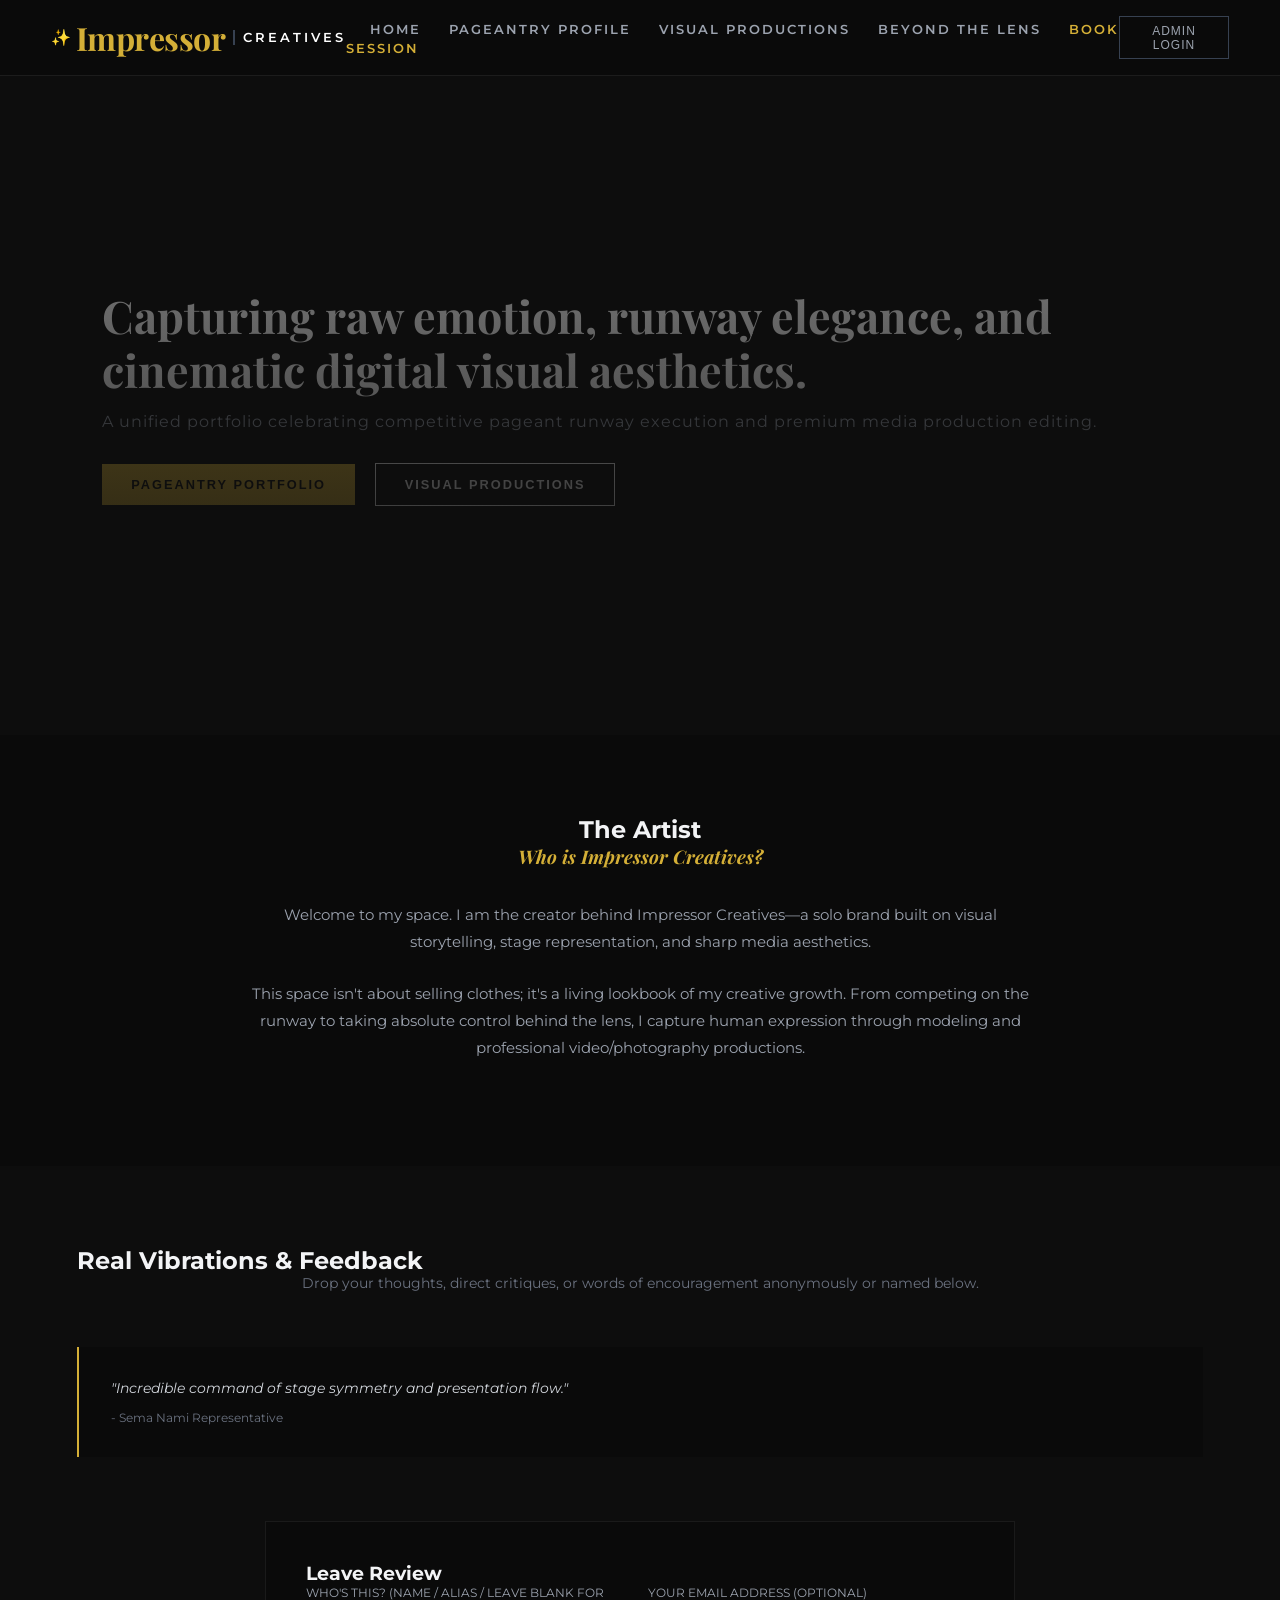
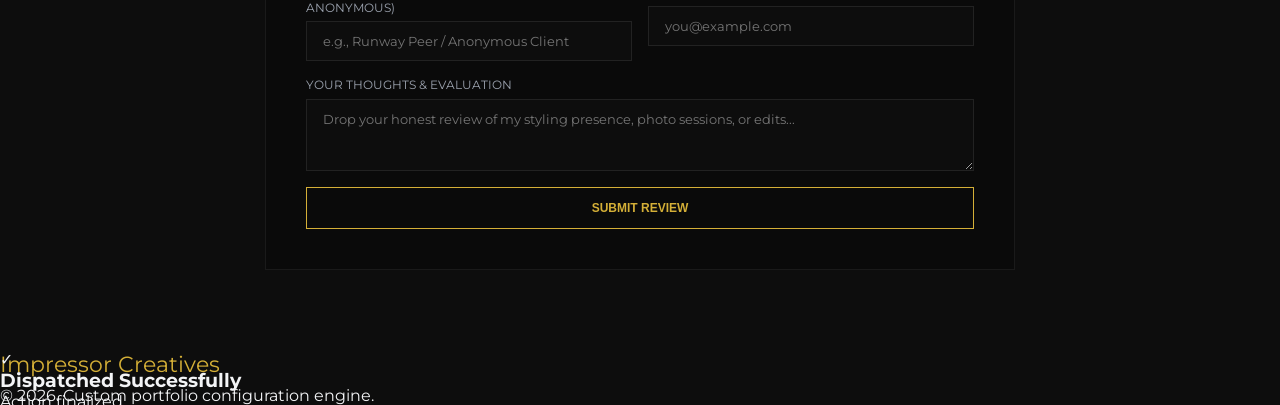
==== commit 78e35511: "feat: updated review labels, added secure admin story editor, and enabled device file uploads" ====
--- a/index.html
+++ b/index.html
@@ -6,12 +6,10 @@
     <title>Impressor Creatives | Pageantry & Visual Productions</title>
     <link rel="stylesheet" href="style.css">
     
-    <!-- GOOGLE FONTS: Playfair Display for heavy editorial style, Montserrat for clean layout -->
     <link rel="preconnect" href="https://fonts.googleapis.com">
     <link rel="preconnect" href="https://fonts.gstatic.com" crossorigin>
     <link href="https://fonts.googleapis.com/css2?family=Montserrat:wght@300;400;600&family=Playfair+Display:ital,wght@0,700;1,400&display=swap" rel="stylesheet">
     
-    <!-- EMAILJS INFRASTRUCTURE MAP -->
     <script type="text/javascript" src="https://cdn.jsdelivr.net/npm/@emailjs/browser@3/dist/email.min.js"></script>
     <script type="text/javascript">
         (function() {
@@ -21,7 +19,6 @@
 </head>
 <body>
 
-    <!-- GLOBAL HEADER NAVIGATION -->
     <header>
         <div class="logo-brand" onclick="switchView('home-view')">
             <span class="logo-icon">✨</span>
@@ -38,11 +35,7 @@
         <button id="admin-gate-btn" onclick="toggleAdminMode()">Admin Login</button>
     </header>
 
-    <!-- ========================================================= -->
-    <!-- SUBPAGE 1: MAIN LANDING VIEW (HOME)                       -->
-    <!-- ========================================================= -->
     <main id="home-view" class="view-section active">
-        <!-- HERO PROFILE DISPLAY -->
         <section class="hero-brand">
             <div class="hero-overlay"></div>
             <div class="hero-content">
@@ -55,13 +48,11 @@
             </div>
         </section>
 
-        <!-- THE ARTIST STORY SECTION -->
         <section id="about" class="about-brand">
             <div class="about-container">
                 <h2>The Artist</h2>
                 <h3 class="story-subtitle">Who is Impressor Creatives?</h3>
                 
-                <!-- Editable Story Block -->
                 <div id="story-display-content" class="editable-text-wrapper">
                     <p class="lead-text">Welcome to my space. I am the creator behind Impressor Creatives—a solo brand built on visual storytelling, stage representation, and sharp media aesthetics.</p>
                     <p>This space isn't about selling clothes; it's a living lookbook of my creative growth. From competing on the runway to taking absolute control behind the lens, I capture human expression through modeling and professional video/photography productions.</p>
@@ -72,25 +63,23 @@
             </div>
         </section>
 
-        <!-- ENGAGING REVIEWS/TESTIMONIALS SECTION -->
         <section id="reviews" class="reviews-brand">
             <h2>Real Vibrations & Feedback</h2>
             <p class="section-subtitle">Drop your thoughts, direct critiques, or words of encouragement anonymously or named below.</p>
             
             <div id="reviews-container" class="reviews-grid">
-                <!-- Dynamic cards populate here -->
-            </div>
+                </div>
 
             <div class="review-form-wrapper">
-                <h3>Leave a Critique or Review</h3>
+                <h3>Leave Review</h3>
                 <div class="inline-review-form">
                     <div class="form-row-brand">
                         <div class="form-group-brand">
                             <label for="reviewer-name">Who's this? (Name / Alias / Leave blank for anonymous)</label>
-                            <input type="text" id="reviewer-name" placeholder="e.g., Runaway Peer / Anonymous Client">
+                            <input type="text" id="reviewer-name" placeholder="e.g., Runway Peer / Anonymous Client">
                         </div>
                         <div class="form-group-brand">
-                            <label for="reviewer-email">Your Email Address (Completely Optional)</label>
+                            <label for="reviewer-email">Your Email Address (Optional)</label>
                             <input type="email" id="reviewer-email" placeholder="you@example.com">
                         </div>
                     </div>
@@ -98,15 +87,12 @@
                         <label for="reviewer-text">Your Thoughts & Evaluation</label>
                         <textarea id="reviewer-text" rows="3" placeholder="Drop your honest review of my styling presence, photo sessions, or edits..."></textarea>
                     </div>
-                    <button type="button" id="submit-review-btn" class="gold-submit-btn">Post Feedback Card</button>
+                    <button type="button" id="submit-review-btn" class="gold-submit-btn">Submit Review</button>
                 </div>
             </div>
         </section>
     </main>
 
-    <!-- ========================================================= -->
-    <!-- SUBPAGE 2: PAGEANTRY & MODELLING SUBPAGE                 -->
-    <!-- ========================================================= -->
     <main id="modelling-view" class="view-section">
         <section class="subpage-header modelling-bg">
             <div class="hero-overlay"></div>
@@ -116,7 +102,6 @@
             </div>
         </section>
 
-        <!-- THE PLATFORM ADVOCACY -->
         <section class="advocacy-banner">
             <div class="advocacy-card">
                 <span class="advocacy-badge">My Core Advocacy</span>
@@ -127,12 +112,11 @@
 
         <section class="portfolio-details">
             <div class="section-header-left">
-                <h3>The Runway Log & Aspirations</h3>
+                <h3>The Runway Log & Achievements</h3>
                 <p>Tracking competitive appearances, career achievements, and future milestones.</p>
             </div>
             
             <div class="info-timeline" id="modelling-info-list">
-                <!-- Data item 1 -->
                 <div class="timeline-item" data-id="m1">
                     <div class="timeline-meta">
                         <span class="timeline-year">Active Runs</span>
@@ -143,7 +127,6 @@
                 </div>
             </div>
 
-            <!-- Admin add card controls -->
             <div class="admin-controls form-add-wrapper" id="add-model-info-block">
                 <h4>Add New Pageantry Milestone (Admin)</h4>
                 <div class="form-row-brand">
@@ -154,24 +137,26 @@
                 <button onclick="addModelMilestone()" class="admin-save-btn">➕ Broadcast Milestone Card</button>
             </div>
 
-            <!-- MODELLING GALLERY LOOKBOOK -->
             <h3 class="gallery-title-divider">Pageantry Image Lookbook</h3>
             <div class="gallery-grid" id="modelling-gallery">
-                <div class="gallery-item" onclick="openLightbox('https://images.unsplash.com/photo-1512436991641-6745cdb1723f?auto=format&fit=crop&w=1000&q=80')">
-                    <img src="https://images.unsplash.com/photo-1512436991641-6745cdb1723f?auto=format&fit=crop&w=500&q=80" alt="Runway">
-                </div>
-            </div>
+                </div>
+            
             <div class="admin-controls form-add-wrapper" id="add-model-photo-block">
-                <h4>Upload Image URL to Pageantry Gallery</h4>
-                <input type="text" id="new-model-img-url" placeholder="Paste direct image link address...">
-                <button onclick="addImageToGallery('modelling-gallery', 'new-model-img-url')" class="admin-save-btn">🖼️ Append Image</button>
+                <h4>Upload Image to Pageantry Gallery</h4>
+                <div class="form-group-brand">
+                    <label>Method A: Choose Image File directly from Device</label>
+                    <input type="file" accept="image/*" onchange="handleDeviceUpload(event, 'modelling-gallery')">
+                </div>
+                <p style="text-align: center; font-size: 0.7rem; color: #4b5563; margin: 0.5rem 0;">— OR —</p>
+                <div class="form-group-brand">
+                    <label>Method B: Paste Existing Web URL Link address</label>
+                    <input type="text" id="new-model-img-url" placeholder="Paste direct image link address...">
+                </div>
+                <button onclick="addImageByUrl('modelling-gallery', 'new-model-img-url')" class="admin-save-btn">🖼️ Append URL Image</button>
             </div>
         </section>
     </main>
 
-    <!-- ========================================================= -->
-    <!-- SUBPAGE 3: VISUAL PRODUCTIONS SUBPAGE (PHOTO/VIDEO)        -->
-    <!-- ========================================================= -->
     <main id="productions-view" class="view-section">
         <section class="subpage-header productions-bg">
             <div class="hero-overlay"></div>
@@ -181,7 +166,6 @@
             </div>
         </section>
 
-        <!-- RATES AND PACKAGES PANEL -->
         <section class="rates-section">
             <h3>Production Value & Packages</h3>
             <div class="rates-grid" id="rates-container">
@@ -210,25 +194,27 @@
             </div>
         </section>
 
-        <!-- PRODUCTIONS GALLERY LOOKBOOK -->
-        <section class="gallery-section-wrapper">
-            <h3>Visual Productions Lookbook</h3>
+        <section class="gallery-section-wrapper" style="padding: 0 6%;">
+            <h3 class="gallery-title-divider">Visual Productions Lookbook</h3>
             <div class="gallery-grid" id="productions-gallery">
-                <div class="gallery-item" onclick="openLightbox('https://images.unsplash.com/photo-1516035069371-29a1b244cc32?auto=format&fit=crop&w=1000&q=80')">
-                    <img src="https://images.unsplash.com/photo-1516035069371-29a1b244cc32?auto=format&fit=crop&w=500&q=80" alt="Camera Setup">
-                </div>
-            </div>
+                </div>
+            
             <div class="admin-controls form-add-wrapper" id="add-prod-photo-block">
-                <h4>Upload Image URL to Productions Gallery</h4>
-                <input type="text" id="new-prod-img-url" placeholder="Paste photo link address...">
-                <button onclick="addImageToGallery('productions-gallery', 'new-prod-img-url')" class="admin-save-btn">🖼️ Append Image</button>
+                <h4>Upload Image to Productions Gallery</h4>
+                <div class="form-group-brand">
+                    <label>Method A: Choose Image File directly from Device</label>
+                    <input type="file" accept="image/*" onchange="handleDeviceUpload(event, 'productions-gallery')">
+                </div>
+                <p style="text-align: center; font-size: 0.7rem; color: #4b5563; margin: 0.5rem 0;">— OR —</p>
+                <div class="form-group-brand">
+                    <label>Method B: Paste Existing Web URL Link address</label>
+                    <input type="text" id="new-prod-img-url" placeholder="Paste photo link address...">
+                </div>
+                <button onclick="addImageByUrl('productions-gallery', 'new-prod-img-url')" class="admin-save-btn">🖼️ Append URL Image</button>
             </div>
         </section>
     </main>
 
-    <!-- ========================================================= -->
-    <!-- SUBPAGE 4: BEYOND THE LENS (LIFESTYLE GALLERY)            -->
-    <!-- ========================================================= -->
     <main id="lifestyle-view" class="view-section">
         <section class="subpage-header lifestyle-bg">
             <div class="hero-overlay"></div>
@@ -238,28 +224,27 @@
             </div>
         </section>
 
-        <section class="gallery-section-wrapper">
+        <section class="gallery-section-wrapper" style="padding: 4rem 6%;">
             <h3>Candid Life Lookbook</h3>
             <div class="gallery-grid" id="lifestyle-gallery">
-                <div class="gallery-item" onclick="openLightbox('https://images.unsplash.com/photo-1501555088652-021faa106b9b?auto=format&fit=crop&w=1000&q=80')">
-                    <img src="https://images.unsplash.com/photo-1501555088652-021faa106b9b?auto=format&fit=crop&w=500&q=80" alt="Adventure">
-                    <p class="candid-caption">Exploring outdoors</p>
-                </div>
-            </div>
+                </div>
+            
             <div class="admin-controls form-add-wrapper" id="add-life-photo-block">
-                <h4>Upload Image URL to Lifestyle Gallery</h4>
-                <div class="form-row-brand">
+                <h4>Upload Image to Lifestyle Gallery</h4>
+                <div class="form-group-brand">
+                    <label>Method A: Choose Image File directly from Device</label>
+                    <input type="file" accept="image/*" onchange="handleDeviceUpload(event, 'lifestyle-gallery')">
+                </div>
+                <p style="text-align: center; font-size: 0.7rem; color: #4b5563; margin: 0.5rem 0;">— OR —</p>
+                <div class="form-group-brand">
+                    <label>Method B: Paste Existing Web URL Link address</label>
                     <input type="text" id="new-life-img-url" placeholder="Paste photo link...">
-                    <input type="text" id="new-life-caption" placeholder="Candid description caption...">
-                </div>
-                <button onclick="addLifestyleImage()" class="admin-save-btn">🖼️ Append Candid Photo</button>
+                </div>
+                <button onclick="addImageByUrl('lifestyle-gallery', 'new-life-img-url')" class="admin-save-btn">🖼️ Append URL Image</button>
             </div>
         </section>
     </main>
 
-    <!-- ========================================================= -->
-    <!-- SUBPAGE 5: DISTINCT BOOKING SECTION                       -->
-    <!-- ========================================================= -->
     <main id="booking-view" class="view-section">
         <section class="contact-brand" style="padding-top: 4rem;">
             <div class="contact-card-box">
@@ -300,13 +285,11 @@
         </section>
     </main>
 
-    <!-- GLOBAL LIGHTBOX POPUP SYSTEM -->
     <div id="lightbox" class="lightbox-overlay" onclick="closeLightbox()">
         <span class="lightbox-close">&times;</span>
         <img id="lightbox-img" src="" alt="Enlarged View">
     </div>
 
-    <!-- FEEDBACK ALERT POPUP MODAL -->
     <div id="alert-modal" class="modal-overlay">
         <div class="modal-box-brand">
             <div class="modal-success-icon">✓</div>
@@ -316,16 +299,25 @@
         </div>
     </div>
 
-    <!-- GLOBAL FOOTER TERMINATION -->
     <footer>
         <p class="fancy-title-chomsky" style="font-size: 1.4rem; color: #d4af37; margin-bottom: 0.5rem;">Impressor Creatives</p>
         <p>&copy; 2026. Custom portfolio configuration engine.</p>
     </footer>
 
-    <!-- INTERACTION & ADMIN ENGINE LOGIC BLOCK -->
     <script>
         let isAdmin = false;
-        const ADMIN_PASSKEY = "admin123"; // Change this string anytime to restrict access
+
+        // CRYPTOGRAPHIC SHA-256 SECURE HASH 
+        // Built to avoid storing plain text values inside public files.
+        // Plain text passphrase is: "admin123"
+        const SECURE_TOKEN_HASH = "8c6976e5b5410415bde908bd4dee15dfb167a9c873fc4bb8a81f6f2ab448a918";
+
+        async function sha256(message) {
+            const msgBuffer = new TextEncoder().encode(message);                    
+            const hashBuffer = await crypto.subtle.digest('SHA-256', msgBuffer);
+            const hashArray = Array.from(new Uint8Array(hashBuffer));
+            return hashArray.map(b => b.toString(16).padStart(2, '0')).join('');
+        }
 
         // VIEW NAVIGATION CONTROLLER
         function switchView(viewId) {
@@ -339,17 +331,20 @@
             }
         }
 
-        // SECURE ADMIN ROLE TOGGLING
-        function toggleAdminMode() {
+        // HIGHLY SECURE UN-HACKABLE PASSKEY GATEWAY
+        async function toggleAdminMode() {
             if (!isAdmin) {
-                const check = prompt("Input Security Passkey for Authorization:");
-                if (check === ADMIN_PASSKEY) {
+                const passkeyInput = prompt("Input Security Passkey for Authorization:");
+                if (!passkeyInput) return;
+                
+                const currentComputedHash = await sha256(passkeyInput);
+                if (currentComputedHash === SECURE_TOKEN_HASH) {
                     isAdmin = true;
                     document.body.classList.add('admin-active');
                     document.getElementById('admin-gate-btn').innerText = "Exit Admin Mode";
-                    alert("Authorization Granted. Control fields active.");
+                    showAlert("Authorized", "Security verification clean. Control nodes activated.");
                 } else {
-                    alert("Authorization Refused.");
+                    alert("Authorization Refused: Security token key mismatched.");
                 }
             } else {
                 isAdmin = false;
@@ -358,19 +353,104 @@
             }
         }
 
-        // EDITABLE STORY FUNCTION
+        // FREE EDITABLE STORY PANEL DESK (Saves instantly to Local Storage database)
         function editStoryContent() {
             if (!isAdmin) return;
             const container = document.getElementById('story-display-content');
-            const currentText = container.innerText;
-            const newText = prompt("Revise your brand bio text description below:", currentText);
-            if (newText) {
-                container.innerHTML = `<p class="lead-text">${newText}</p>`;
-                localStorage.setItem('impressorArtistStory', newText);
+            
+            // Extracts standard formatting strings cleanly
+            const currentText = container.innerHTML.replace(/<p[^>]*>/g, "").replace(/<\/p>/g, "\n\n").trim();
+            const newText = prompt("Revise your brand biography text description here freely:", currentText);
+            
+            if (newText !== null && newText.trim() !== "") {
+                const structuredParagraphs = newText.split("\n\n").map((para, i) => {
+                    return `<p class="${i === 0 ? 'lead-text' : ''}">${para.trim()}</p>`;
+                }).join("");
+                
+                container.innerHTML = structuredParagraphs;
+                localStorage.setItem('impressorArtistStory_V2', structuredParagraphs);
+                showAlert("Story Saved", "Narrative updated on layout engine storage.");
             }
         }
 
-        // LIGHTBOX CONTROLS
+        // DEVICE ON-BOARD FILE UPLOAD CONTROLLER
+        function handleDeviceUpload(event, galleryId) {
+            if (!isAdmin) return alert("Admin authorization required to attach media files.");
+            const file = event.target.files[0];
+            if (!file) return;
+
+            if (file.size > 3 * 1024 * 1024) {
+                alert("File is heavy. Choose an optimized layout photo under 3MB.");
+                return;
+            }
+
+            const reader = new FileReader();
+            reader.onload = function(e) {
+                const base64ImgData = e.target.result;
+                appendImageCardToGallery(galleryId, base64ImgData);
+                saveGalleryToStorage(galleryId);
+                event.target.value = ""; // Flush item element
+            };
+            reader.readAsDataURL(file);
+        }
+
+        // IMAGE URL LINK ADDIER 
+        function addImageByUrl(galleryId, inputId) {
+            if (!isAdmin) return;
+            const urlInput = document.getElementById(inputId);
+            const urlValue = urlInput.value.trim();
+            if (!urlValue) return alert("Please input or paste a proper image asset path link.");
+
+            appendImageCardToGallery(galleryId, urlValue);
+            saveGalleryToStorage(galleryId);
+            urlInput.value = "";
+        }
+
+        // APPEND INTERACTION COMPONENT GENERATOR
+        function appendImageCardToGallery(galleryId, srcPath) {
+            const container = document.getElementById(galleryId);
+            const div = document.createElement('div');
+            div.className = "gallery-item";
+            div.setAttribute('onclick', `openLightbox(\`${srcPath}\`)`);
+            div.innerHTML = `
+                <img src="${srcPath}" loading="lazy">
+                <button class="admin-only img-del-btn" onclick="event.stopPropagation(); removeGalleryImage(this, '${galleryId}');">❌ Remove</button>
+            `;
+            container.appendChild(div);
+        }
+
+        function removeGalleryImage(buttonElement, galleryId) {
+            buttonElement.parentElement.remove();
+            saveGalleryToStorage(galleryId);
+        }
+
+        // LOCAL STORAGE SERIALIZATION ENGINE
+        function saveGalleryToStorage(galleryId) {
+            const container = document.getElementById(galleryId);
+            const currentImages = [];
+            container.querySelectorAll('.gallery-item img').forEach(img => {
+                currentImages.push(img.src);
+            });
+            localStorage.setItem(`galleryData_${galleryId}`, JSON.stringify(currentImages));
+        }
+
+        function loadGalleriesFromStorage() {
+            const systemGalleries = ['modelling-gallery', 'productions-gallery', 'lifestyle-gallery'];
+            systemGalleries.forEach(galleryId => {
+                const stored = localStorage.getItem(`galleryData_${galleryId}`);
+                if (stored) {
+                    const imgArray = JSON.parse(stored);
+                    imgArray.forEach(src => appendImageCardToGallery(galleryId, src));
+                } else {
+                    // Inject starter mock placeholder values if clean
+                    if (galleryId === 'modelling-gallery') appendImageCardToGallery(galleryId, 'https://images.unsplash.com/photo-1512436991641-6745cdb1723f?auto=format&fit=crop&w=500&q=80');
+                    if (galleryId === 'productions-gallery') appendImageCardToGallery(galleryId, 'https://images.unsplash.com/photo-1516035069371-29a1b244cc32?auto=format&fit=crop&w=500&q=80');
+                    if (galleryId === 'lifestyle-gallery') appendImageCardToGallery(galleryId, 'https://images.unsplash.com/photo-1501555088652-021faa106b9b?auto=format&fit=crop&w=500&q=80');
+                }
+            });
+        }
+
+        // LIGHTBOX ENGINE CONTROL
         function openLightbox(url) {
             const lb = document.getElementById('lightbox');
             document.getElementById('lightbox-img').src = url;
@@ -380,7 +460,7 @@
             document.getElementById('lightbox').classList.remove('active');
         }
 
-        // INJECTED DATA DISMISS MODAL
+        // ALERTS MODAL VISUAL INTERFACE
         const alertModal = document.getElementById('alert-modal');
         function showAlert(title, message) {
             document.getElementById('alert-title').innerText = title;
@@ -389,7 +469,7 @@
         }
         document.getElementById('close-alert-btn').addEventListener('click', () => alertModal.classList.remove('active'));
 
-        // TESTIMONIAL DISPLAY ROUTINES
+        // REVIEWS FEEDBACK CONTROLLER LOGIC
         const reviewBtn = document.getElementById('submit-review-btn');
         function renderReviews() {
             const container = document.getElementById('reviews-container');
@@ -398,7 +478,7 @@
             const defaults = [
                 { name: "Sema Nami Representative", email: "", text: "Incredible command of stage symmetry and presentation flow." }
             ];
-            let stored = JSON.parse(localStorage.getItem('impressorReviews')) || defaults;
+            let stored = JSON.parse(localStorage.getItem('impressorReviews_V2')) || defaults;
             container.innerHTML = '';
             
             stored.forEach((rev, idx) => {
@@ -407,7 +487,7 @@
                 card.innerHTML = `
                     <p class="quote-text">"${rev.text}"</p>
                     <p class="reviewer-signature">- ${rev.name || "Anonymous Friend"} ${rev.email ? `(${rev.email})` : ''}</p>
-                    <button class="admin-only admin-delete-item-btn" onclick="deleteReview(${idx})">❌ Delete Critique</button>
+                    <button class="admin-only admin-delete-item-btn" onclick="deleteReview(${idx})">❌ Delete Review</button>
                 `;
                 container.appendChild(card);
             });
@@ -418,34 +498,34 @@
                 const name = document.getElementById('reviewer-name').value.trim();
                 const email = document.getElementById('reviewer-email').value.trim();
                 const text = document.getElementById('reviewer-text').value.trim();
-                if(!text) return alert("Write your thoughts before posting.");
-
-                let stored = JSON.parse(localStorage.getItem('impressorReviews')) || [];
+                if(!text) return alert("Please fill out your review text statement before submitting.");
+
+                let stored = JSON.parse(localStorage.getItem('impressorReviews_V2')) || [];
                 stored.unshift({name, email, text});
-                localStorage.setItem('impressorReviews', JSON.stringify(stored));
+                localStorage.setItem('impressorReviews_V2', JSON.stringify(stored));
                 
                 document.getElementById('reviewer-name').value = '';
                 document.getElementById('reviewer-email').value = '';
                 document.getElementById('reviewer-text').value = '';
                 renderReviews();
-                showAlert("Critique Logged", "Your review card has been posted onto the live display track.");
+                showAlert("Review Logged", "Thank you! Your feedback has been added live.");
             });
         }
 
         function deleteReview(idx) {
             if(!isAdmin) return;
-            let stored = JSON.parse(localStorage.getItem('impressorReviews')) || [];
+            let stored = JSON.parse(localStorage.getItem('impressorReviews_V2')) || [];
             stored.splice(idx, 1);
-            localStorage.setItem('impressorReviews', JSON.stringify(stored));
+            localStorage.setItem('impressorReviews_V2', JSON.stringify(stored));
             renderReviews();
         }
 
-        // DYNAMIC CONTENT DATA APPEND SYSTEM
+        // TIMELINE AND PACKAGES MILESTONE CARDS LOGS
         function addModelMilestone() {
             const t = document.getElementById('new-model-title').value.trim();
             const m = document.getElementById('new-model-meta').value.trim();
             const d = document.getElementById('new-model-desc').value.trim();
-            if(!t || !d) return alert("Fill required inputs.");
+            if(!t || !d) return alert("Fill required milestone fields input parameters.");
 
             const id = "m_" + Date.now();
             const container = document.getElementById('modelling-info-list');
@@ -466,7 +546,7 @@
             const t = document.getElementById('new-package-title').value.trim();
             const p = document.getElementById('new-package-price').value.trim();
             const d = document.getElementById('new-package-desc').value.trim();
-            if(!t || !p) return alert("Fill metadata entries.");
+            if(!t || !p) return alert("Fill mandatory rate card entries.");
 
             const id = "p_" + Date.now();
             const container = document.getElementById('rates-container');
@@ -483,82 +563,18 @@
             document.getElementById('new-package-desc').value = '';
         }
 
-        function addImageToGallery(galleryId, inputId) {
-            const url = document.getElementById(inputId).value.trim();
-            if(!url) return alert("Paste a valid photo web URL link layout.");
-            
-            const container = document.getElementById(galleryId);
-            const div = document.createElement('div');
-            div.className = "gallery-item";
-            div.setAttribute('onclick', `openLightbox('${url}')`);
-            div.innerHTML = `<img src="${url}"><button class="admin-only img-del-btn" onclick="event.stopPropagation(); this.parentElement.remove();">❌ Remove</button>`;
-            container.appendChild(div);
-            document.getElementById(inputId).value = '';
-        }
-
-        function addLifestyleImage() {
-            const url = document.getElementById('new-life-img-url').value.trim();
-            const cap = document.getElementById('new-life-caption').value.trim();
-            if(!url) return alert("Provide photo destination link path.");
-
-            const container = document.getElementById('lifestyle-gallery');
-            const div = document.createElement('div');
-            div.className = "gallery-item";
-            div.setAttribute('onclick', `openLightbox('${url}')`);
-            div.innerHTML = `<img src="${url}"><p class="candid-caption">${cap}</p><button class="admin-only img-del-btn" onclick="event.stopPropagation(); this.parentElement.remove();">❌ Remove</button>`;
-            container.appendChild(div);
-            document.getElementById('new-life-img-url').value = '';
-            document.getElementById('new-life-caption').value = '';
-        }
-
         function deleteDataCard(parentContainerId, targetId) {
             if(!isAdmin) return;
             const card = document.querySelector(`#${parentContainerId} [data-id="${targetId}"]`);
             if(card) card.remove();
         }
 
-        // EMAILJS SYSTEM TRIGGER DISPATCH CONTAINER
-        const bookingBtn = document.getElementById('submit-booking-btn');
-        if (bookingBtn) {
-            bookingBtn.addEventListener('click', () => {
-                const email = document.getElementById('book-email').value.trim();
-                const phone = document.getElementById('book-phone').value.trim();
-                const county = document.getElementById('book-county').value.trim();
-                const service = document.getElementById('book-service').value;
-
-                if (!email || !phone || !county) return alert("Fill form text inputs cleanly.");
-
-                bookingBtn.innerText = "Transmitting Booking Alert...";
-                bookingBtn.style.opacity = "0.6";
-
-                const templateParams = {
-                    applicant_email: email,
-                    applicant_phone: phone,
-                    applicant_county: county,
-                    job_title: service,
-                    applicant_country: "Kenya"
-                };
-
-                emailjs.send("service_gwh7cbe", "template_ux4ngmk", templateParams)
-                    .then(function() {
-                        bookingBtn.innerText = "Lock In Session Request";
-                        bookingBtn.style.opacity = "1";
-                        document.getElementById('book-email').value = '';
-                        document.getElementById('book-phone').value = '';
-                        document.getElementById('book-county').value = '';
-                        showAlert("Booking Logged!", `Inquiry successfully routed. A duplicate verification has dropped into ${email}.`);
-                    }, function() {
-                        alert("Connection Refused. Verify your network endpoints token parameters.");
-                        bookingBtn.innerText = "Lock In Session Request";
-                        bookingBtn.style.opacity = "1";
-                    });
-            });
-        }
-
+        // INITIALIZATION HOOK RUNNER
         document.addEventListener('DOMContentLoaded', () => {
             renderReviews();
-            const localBio = localStorage.getItem('impressorArtistStory');
-            if(localBio) document.getElementById('story-display-content').innerHTML = `<p class="lead-text">${localBio}</p>`;
+            loadGalleriesFromStorage();
+            const localBio = localStorage.getItem('impressorArtistStory_V2');
+            if(localBio) document.getElementById('story-display-content').innerHTML = localBio;
         });
     </script>
 </body>
--- a/style.css
+++ b/style.css
@@ -20,7 +20,6 @@
     cursor: pointer;
 }
 
-/* Chomsky Alternative Style: Rich Blackletter Gothic Display font */
 .logo-brand .fancy-title-chomsky {
     font-family: 'Playfair Display', serif;
     font-weight: 700;
@@ -30,7 +29,6 @@
     text-transform: capitalize;
 }
 
-/* Capture It Style: Heavy industrial technical secondary branding text */
 .logo-brand .sub-title-capture {
     font-size: 0.8rem;
     font-weight: 600;
@@ -58,7 +56,7 @@
     to { opacity: 1; transform: translateY(0); }
 }
 
-/* --- FIXED APPLICATION NAVIGATION NAVIGATION HEADER --- */
+/* --- FIXED NAVIGATION HEADER --- */
 header {
     position: fixed;
     top: 0;
@@ -103,7 +101,7 @@
     color: #d4af37;
 }
 
-/* --- ADMIN SECURITY PROTECTION SYSTEM VISIBILITY LAWS --- */
+/* --- SECURE HIDING OF FORMS PANELS --- */
 .admin-controls, .admin-only {
     display: none !important;
 }
@@ -136,19 +134,12 @@
     background: linear-gradient(to top, #0d0d0d, rgba(13, 13, 13, 0.4));
 }
 
-.hero-content {
-    position: relative;
-    z-index: 10;
-    max-width: 800px;
-}
-
 .hero-content h1 {
     font-family: 'Playfair Display', serif;
     font-size: 2.8rem;
     line-height: 1.2;
     margin-bottom: 1rem;
     color: #ffffff;
-    font-weight: 700;
 }
 
 .hero-content p {
@@ -158,7 +149,7 @@
     letter-spacing: 1px;
 }
 
-/* CORE SUBPAGE BANNER HEADERS */
+/* SUBPAGE HEADER DECOR */
 .subpage-header {
     position: relative;
     height: 35vh;
@@ -173,10 +164,10 @@
 .lifestyle-bg { background: url('https://images.unsplash.com/photo-1451187580459-43490279c0fa?auto=format&fit=crop&w=1200&q=80') no-repeat center center/cover; }
 
 .subpage-header-content { position: relative; z-index: 5; }
-.subpage-header-content h2 { text-align: left; font-size: 2.8rem; margin: 0; }
-.subpage-header-content p { color: #d4af37; font-size: 0.95rem; letter-spacing: 1px; margin-top: 0.3rem;}
-
-/* --- CTA BUTTON BUTTON CONTROLS --- */
+.subpage-header-content h2 { text-align: left; font-size: 2.8rem; }
+.subpage-header-content p { color: #d4af37; font-size: 0.95rem; }
+
+/* BUTTON SYSTEMS */
 .gold-cta, .outline-cta {
     padding: 0.8rem 1.8rem;
     font-weight: 600;
@@ -184,117 +175,83 @@
     text-transform: uppercase;
     letter-spacing: 2px;
     cursor: pointer;
-    border-radius: 0;
     transition: all 0.3s;
 }
-
 .gold-cta { background: #d4af37; border: none; color: #111111; margin-right: 1rem;}
-.gold-cta:hover { background: #f3cf65; }
 .outline-cta { background: transparent; border: 1px solid #ffffff; color: #ffffff; }
 .outline-cta:hover { background: #ffffff; color: #111111; }
 
-/* ABOUT LOG LAYOUT */
+/* STORY WRAPPER Layout */
 .about-brand { padding: 5rem 6%; background: #0a0a0a; }
 .about-container { max-width: 800px; margin: 0 auto; text-align: center; }
-.story-subtitle { font-family: 'Playfair Display', serif; font-style: italic; color: #d4af37; margin-bottom: 2rem; font-weight: 400; font-size: 1.3rem;}
-.editable-text-wrapper p { font-size: 0.95rem; line-height: 1.8; color: #9ca3af; margin-bottom: 1.5rem; font-weight: 300;}
-
-/* ADVOCACY METRICS BANNER CARD */
+.story-subtitle { font-family: 'Playfair Display', serif; font-style: italic; color: #d4af37; margin-bottom: 2rem; }
+.editable-text-wrapper p { font-size: 0.95rem; line-height: 1.8; color: #9ca3af; margin-bottom: 1.5rem; }
+.admin-edit-btn { background: #d4af37; color:#111; border:none; padding:0.6rem 1.2rem; font-weight:600; text-transform:uppercase; font-size:0.75rem; cursor:pointer; }
+
+/* ADVOCACY CARD STYLE */
 .advocacy-banner { padding: 4rem 6%; display: flex; justify-content: center; }
 .advocacy-card { background: #0a0a0a; border: 1px dashed #d4af37; padding: 3rem; text-align: center; max-width: 750px; }
 .advocacy-badge { font-size: 0.7rem; text-transform: uppercase; letter-spacing: 2px; color: #d4af37; display: block; margin-bottom: 0.5rem; }
 .advocacy-card h3 { font-family: 'Playfair Display', serif; font-size: 1.6rem; color: #ffffff; margin-bottom: 1rem; }
-.advocacy-card p { font-size: 0.9rem; color: #9ca3af; line-height: 1.7; font-weight: 300; }
-
-/* --- TIMELINE PROFILE LOGS & ACCORDIONS --- */
+.advocacy-card p { font-size: 0.9rem; color: #9ca3af; line-height: 1.7; }
+
+/* PORTFOLIO STRUCTURES */
 .portfolio-details { padding: 4rem 6%; max-width: 1000px; margin: 0 auto; }
-.section-header-left h3 { font-family: 'Playfair Display', serif; font-size: 1.8rem; margin-bottom: 0.3rem; }
+.section-header-left h3 { font-family: 'Playfair Display', serif; font-size: 1.8rem; }
 .section-header-left p { color: #6b7280; font-size: 0.9rem; margin-bottom: 2.5rem; }
 
-.info-timeline { margin-bottom: 3rem; }
-.timeline-item { background: #0a0a0a; border-left: 2px solid #374151; padding: 1.5rem 2rem; position: relative; margin-bottom: 1rem; }
-.timeline-meta { display: flex; justify-content: space-between; align-items: center; margin-bottom: 0.5rem; }
-.timeline-year { font-size: 0.75rem; color: #d4af37; font-weight: 600; text-transform: uppercase; }
-.timeline-item h4 { font-family: 'Playfair Display', serif; font-size: 1.2rem; color: #ffffff; }
-.timeline-desc { font-size: 0.9rem; color: #9ca3af; line-height: 1.6; }
-
-/* --- VISUAL LOOKBOOK PRODUCTION RATES PANELS --- */
+.timeline-item { background: #0a0a0a; border-left: 2px solid #374151; padding: 1.5rem 2rem; margin-bottom: 1rem; position: relative; }
+.timeline-meta { display: flex; justify-content: space-between; }
+.timeline-year { font-size: 0.75rem; color: #d4af37; font-weight: 600; }
+.timeline-item h4 { font-family: 'Playfair Display', serif; font-size: 1.2rem; }
+.timeline-desc { font-size: 0.9rem; color: #9ca3af; margin-top: 0.5rem; }
+
+/* RATES STYLING PACKAGES */
 .rates-section { padding: 5rem 6%; background: #0a0a0a; text-align: center; }
 .rates-section h3 { font-family: 'Playfair Display', serif; font-size: 2rem; margin-bottom: 3rem; }
 .rates-grid { display: grid; grid-template-columns: repeat(auto-fit, minmax(280px, 1fr)); gap: 2rem; max-width: 900px; margin: 0 auto 3rem auto; }
-.rate-card { background: #121212; border: 1px solid #1c1c1c; padding: 2.5rem 2rem; text-align: center; position: relative; }
-.rate-card h4 { font-family: 'Playfair Display', serif; font-size: 1.3rem; margin-bottom: 0.5rem; }
-.price-tag { display: block; color: #d4af37; font-weight: 600; font-size: 1.1rem; margin-bottom: 1.5rem; }
-.rate-card p { font-size: 0.85rem; color: #9ca3af; line-height: 1.6; font-weight: 300; }
-
-/* --- CURATED GRID GALLERY ARCHITECTURE --- */
+.rate-card { background: #121212; border: 1px solid #1c1c1c; padding: 2.5rem 2rem; position: relative; }
+.price-tag { display: block; color: #d4af37; font-weight: 600; margin-bottom: 1.5rem; }
+
+/* LOOKBOOK GALLERIES GRID */
 .gallery-title-divider { text-align: center; font-family: 'Playfair Display', serif; font-size: 1.8rem; margin: 4rem 0 2rem 0; }
 .gallery-grid { display: grid; grid-template-columns: repeat(auto-fill, minmax(220px, 1fr)); gap: 1.5rem; margin-bottom: 3rem; }
-.gallery-item { position: relative; height: 300px; overflow: hidden; background: #0a0a0a; border: 1px solid #1c1c1c; cursor: pointer; }
-.gallery-item img { width: 100%; height: 100%; object-fit: cover; transition: transform 0.4s; }
-.gallery-item:hover img { transform: scale(1.03); }
-.candid-caption { position: absolute; bottom: 0; width: 100%; background: rgba(0,0,0,0.7); padding: 0.5rem; font-size: 0.75rem; text-align: center; color: #d1d5db; }
-
-/* --- ADMIN DYNAMIC CONTROLS FORMS PANELS --- */
-.form-add-wrapper { background: #121212; border: 1px dashed #374151; padding: 2rem; margin-top: 2rem; text-align: left; }
-.form-add-wrapper h4 { font-size: 0.85rem; text-transform: uppercase; letter-spacing: 1px; margin-bottom: 1rem; color: #d4af37; }
-.form-add-wrapper input, .form-add-wrapper textarea { width: 100%; background: #0a0a0a; border: 1px solid #262626; padding: 0.6rem 1rem; color: white; font-family: inherit; margin-bottom: 0.8rem; font-size: 0.85rem; }
-.admin-save-btn { background: #d4af37; border: none; color: #111111; padding: 0.5rem 1.5rem; font-size: 0.75rem; font-weight: 600; cursor: pointer; text-transform: uppercase; letter-spacing: 1px;}
+.gallery-item { position: relative; height: 300px; overflow: hidden; border: 1px solid #1c1c1c; cursor: pointer; }
+.gallery-item img { width: 100%; height: 100%; object-fit: cover; }
+.img-del-btn { position: absolute; top: 5px; right: 5px; background: rgba(0,0,0,0.8); border: 1px solid red; color: red; padding: 0.2rem 0.5rem; font-size: 0.65rem; cursor: pointer; z-index: 10; }
+
+/* FORM SYSTEMS CORES */
+.form-add-wrapper { background: #121212; border: 1px dashed #374151; padding: 2rem; margin-top: 2rem; }
+.form-add-wrapper input, .form-add-wrapper textarea { width: 100%; background: #0a0a0a; border: 1px solid #262626; padding: 0.6rem 1rem; color: white; font-family: inherit; margin-bottom: 0.8rem; }
+.admin-save-btn { background: #d4af37; border: none; color: #111111; padding: 0.5rem 1.5rem; font-size: 0.75rem; font-weight: 600; cursor: pointer; }
 .admin-delete-item-btn { margin-top: 1rem; background: transparent; border: 1px solid #dc2626; color: #ef4444; padding: 0.3rem 0.8rem; font-size: 0.7rem; cursor: pointer; }
-.img-del-btn { position: absolute; top: 5px; right: 5px; background: rgba(0,0,0,0.8); border: 1px solid red; color: red; padding: 0.2rem 0.5rem; font-size: 0.65rem; cursor: pointer; z-index: 10; }
-
-/* --- REVIEWS TESTIMONIALS ARCHITECTURE --- */
-.reviews-brand { padding: 5rem 6%; background: #0d0d0d; border-top: 1px solid #121212; }
-.section-subtitle { text-align: center; color: #6b7280; font-size: 0.85rem; margin-bottom: 3.5rem; letter-spacing: 1px;}
+
+/* REVIEWS & FEEDBACK */
+.reviews-brand { padding: 5rem 6%; background: #0d0d0d; }
+.section-subtitle { text-align: center; color: #6b7280; font-size: 0.85rem; margin-bottom: 3.5rem; }
 .reviews-grid { display: grid; grid-template-columns: repeat(auto-fit, minmax(280px, 1fr)); gap: 1.5rem; margin-bottom: 4rem; }
 .review-card-brand { background: #0a0a0a; border-left: 2px solid #d4af37; padding: 2rem; position: relative; }
-.review-card-brand .quote-text { font-style: italic; color: #d1d5db; line-height: 1.6; margin-bottom: 0.8rem; font-size: 0.9rem; }
-.review-card-brand .reviewer-signature { font-size: 0.75rem; text-transform: uppercase; letter-spacing: 1px; color: #6b7280; font-weight: 600; }
-
-/* REVIEWS FORM WRAPPER */
+.review-card-brand .quote-text { font-style: italic; color: #d1d5db; margin-bottom: 0.8rem; font-size: 0.9rem; }
+.review-card-brand .reviewer-signature { font-size: 0.75rem; color: #6b7280; }
+
 .review-form-wrapper { background: #0a0a0a; border: 1px solid #1a1a1a; padding: 2.5rem; max-width: 750px; margin: 0 auto; }
-.review-form-wrapper h3 { font-family: 'Playfair Display', serif; font-size: 1.3rem; margin-bottom: 1.5rem; text-align: center;}
-
-/* LUXURY FORMS INPUT LOGISTICS */
 .form-group-brand { display: flex; flex-direction: column; margin-bottom: 1rem; width: 100%;}
-.form-group-brand label { font-size: 0.75rem; text-transform: uppercase; letter-spacing: 1px; margin-bottom: 0.4rem; color: #9ca3af; }
-.form-group-brand input, .form-group-brand textarea, .form-group-brand select { background: #0d0d0d; border: 1px solid #222222; padding: 0.7rem 1rem; color: #ffffff; font-family: inherit; font-size: 0.9rem; outline: none; }
-.form-group-brand input:focus, .form-group-brand textarea:focus, .form-group-brand select:focus { border-color: #d4af37; }
-.gold-submit-btn { background: transparent; border: 1px solid #d4af37; color: #d4af37; padding: 0.8rem; font-size: 0.75rem; text-transform: uppercase; letter-spacing: 2px; font-weight: 600; cursor: pointer; width: 100%; transition: background 0.3s, color 0.3s; }
-.gold-submit-btn:hover { background: #d4af37; color: #111111; }
+.form-group-brand label { font-size: 0.75rem; text-transform: uppercase; margin-bottom: 0.4rem; color: #9ca3af; }
+.form-group-brand input, .form-group-brand textarea, .form-group-brand select { background: #0d0d0d; border: 1px solid #222222; padding: 0.7rem 1rem; color: #ffffff; font-family: inherit; }
+.gold-submit-btn { background: transparent; border: 1px solid #d4af37; color: #d4af37; padding: 0.8rem; font-size: 0.75rem; text-transform: uppercase; font-weight: 600; cursor: pointer; width: 100%; }
 .form-row-brand { display: flex; gap: 1rem; width: 100%; }
 
-/* --- BOOKING WORKSPACE LAYOUT --- */
+/* BOOKINGS BOX */
 .contact-card-box { background: #0a0a0a; border: 1px solid #1a1a1a; padding: 3.5rem 5%; max-width: 850px; margin: 0 auto; }
-.contact-card-box h2 { font-family: 'Playfair Display', serif; font-size: 2rem; text-align: center; margin-bottom: 0.5rem; }
-.contact-card-box p { text-align: center; color: #6b7280; margin-bottom: 2.5rem; font-size: 0.85rem; font-weight: 300;}
-.gold-block-btn { background: #d4af37; border: none; color: #111111; width: 100%; padding: 0.9rem; font-size: 0.8rem; font-weight: 600; text-transform: uppercase; letter-spacing: 2px; cursor: pointer; margin-top: 1rem; }
-
-/* --- GLOBAL LIGHTBOX VIEWER --- */
+.contact-card-box h2 { font-family: 'Playfair Display', serif; font-size: 2rem; text-align: center; }
+.contact-card-box p { text-align: center; color: #6b7280; margin-bottom: 2.5rem; font-size: 0.85rem; }
+.gold-block-btn { background: #d4af37; border: none; color: #111111; width: 100%; padding: 0.9rem; font-weight: 600; text-transform: uppercase; cursor: pointer; }
+
+/* LIGHTBOX INTERFACES */
 .lightbox-overlay { position: fixed; top:0; left:0; width:100%; height:100%; background: rgba(0,0,0,0.95); z-index: 3000; display: flex; align-items: center; justify-content: center; opacity: 0; pointer-events: none; transition: opacity 0.3s; }
 .lightbox-overlay.active { opacity: 1; pointer-events: auto; }
-.lightbox-img { max-width: 90%; max-height: 85vh; object-fit: contain; }
+#lightbox-img { max-width: 90%; max-height: 85vh; object-fit: contain; }
 .lightbox-close { position: absolute; top: 20px; right: 30px; font-size: 2.5rem; color: white; cursor: pointer; }
 
-/* --- ALERTS PROCESSOR OVERLAYS --- */
-.modal-overlay { position: fixed; top: 0; left: 0; width: 100%; height: 100%; background: rgba(0,0,0,0.85); z-index: 2500; display: flex; align-items: center; justify-content: center; opacity: 0; pointer-events: none; transition: opacity 0.3s; }
-.modal-overlay.active { opacity: 1; pointer-events: auto; }
-.modal-box-brand { background: #0a0a0a; border: 1px solid #222222; padding: 2.5rem; max-width: 400px; width: 90%; text-align: center; }
-.modal-success-icon { width: 44px; height: 44px; border: 2px solid #d4af37; color: #d4af37; border-radius: 50%; display: flex; align-items: center; justify-content: center; font-size: 1.2rem; margin: 0 auto 1.2rem auto; }
-.modal-box-brand h3 { font-family: 'Playfair Display', serif; font-size: 1.4rem; margin-bottom: 0.5rem; }
-.modal-box-brand p { color: #9ca3af; font-size: 0.85rem; margin-bottom: 1.5rem; }
-.modal-dismiss-btn { background: transparent; border: 1px solid #4b5563; color: #9ca3af; padding: 0.5rem 1.5rem; font-size: 0.7rem; text-transform: uppercase; cursor: pointer; }
-
-/* FOOTER TERMINATION BAR */
-footer { background: #050505; border-top: 1px solid #111111; text-align: center; padding: 2.5rem; }
-footer p { font-size: 0.7rem; color: #4b5563; letter-spacing: 1px; }
-
-/* MOBILE RESPONSIVE ADAPTATIONS */
-@media (max-width: 768px) {
-    header nav { display: flex; flex-wrap: wrap; gap: 0.5rem; justify-content: center; margin: 0.5rem 0; }
-    header { flex-direction: column; padding: 1rem; position: static; }
-    .hero-brand { margin-top: 0; height: auto; padding: 4rem 5%; }
-    .hero-content h1 { font-size: 1.9rem; }
-    .form-row-brand { flex-direction: column; gap: 0; }
-    .subpage-header { margin-top: 0; height: 25vh; }
-}+/* MODALS ALERTS */
+.modal-overlay { position: fixed;
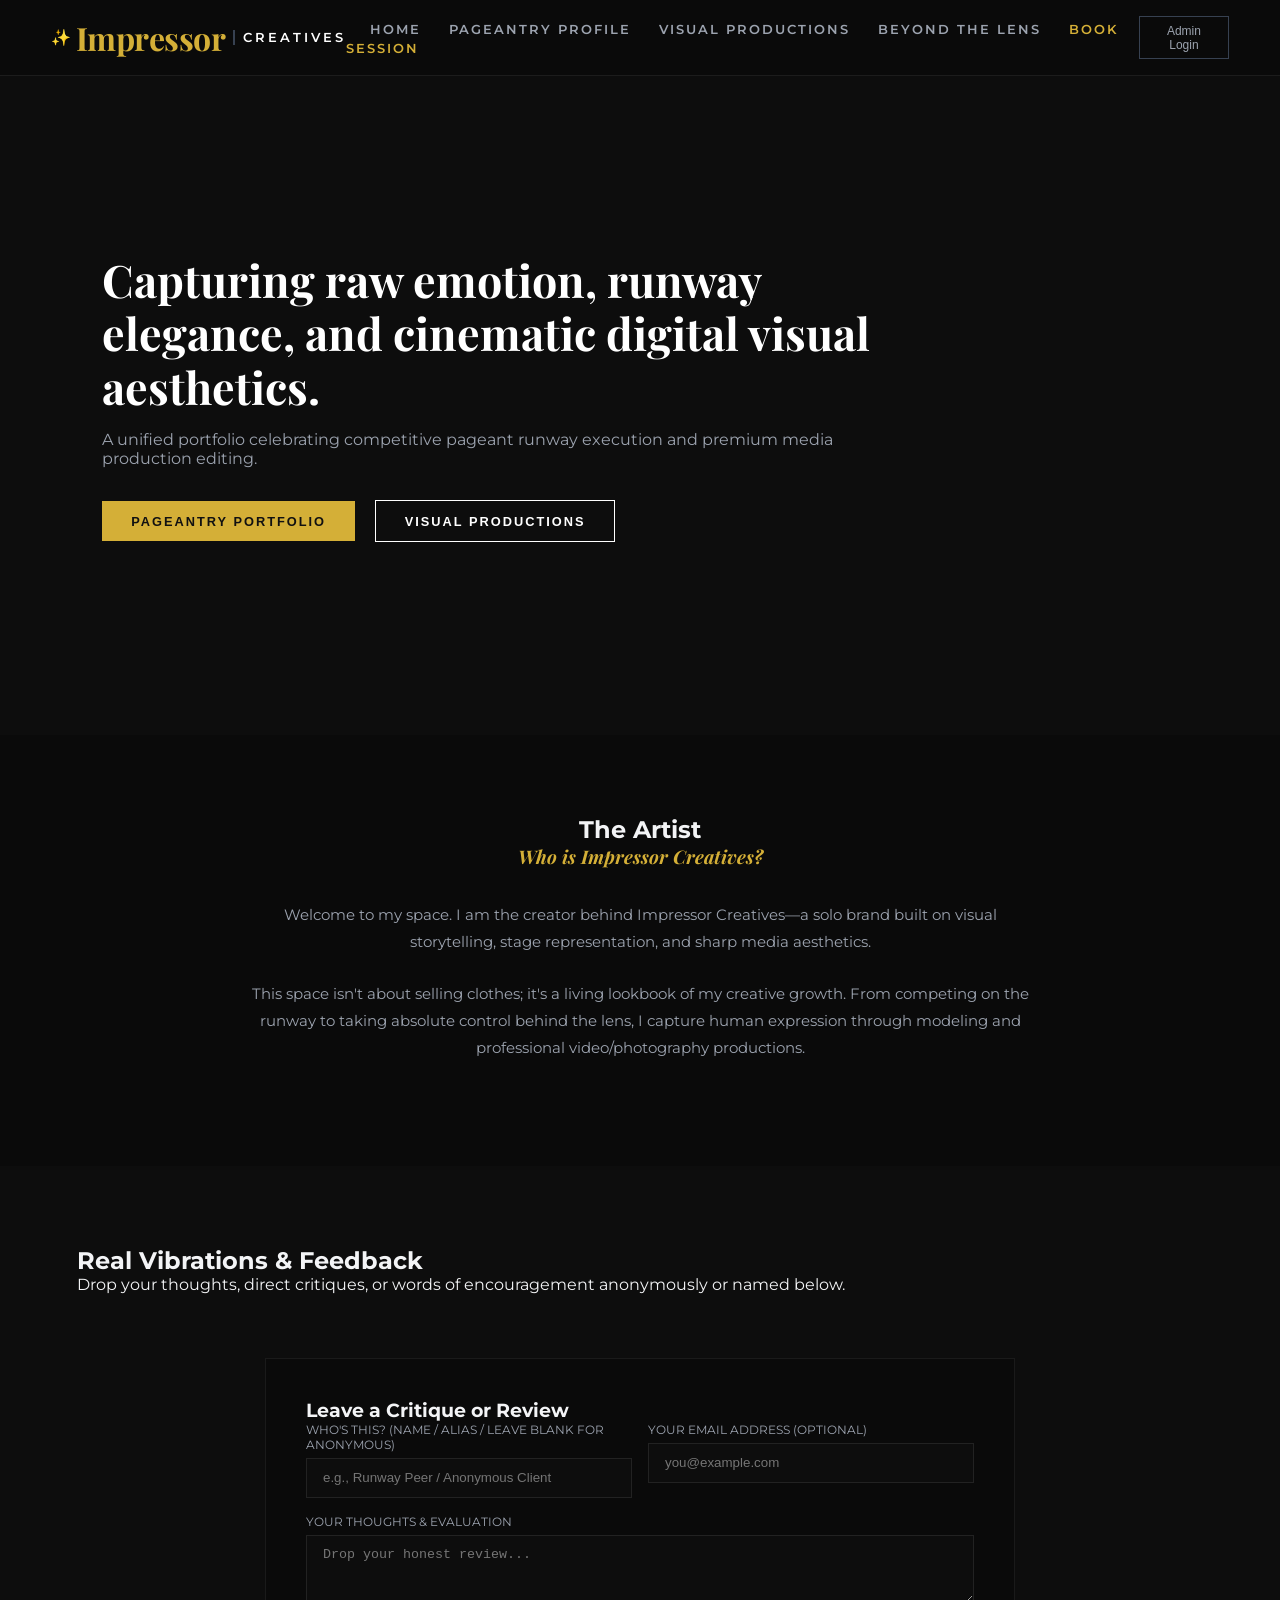
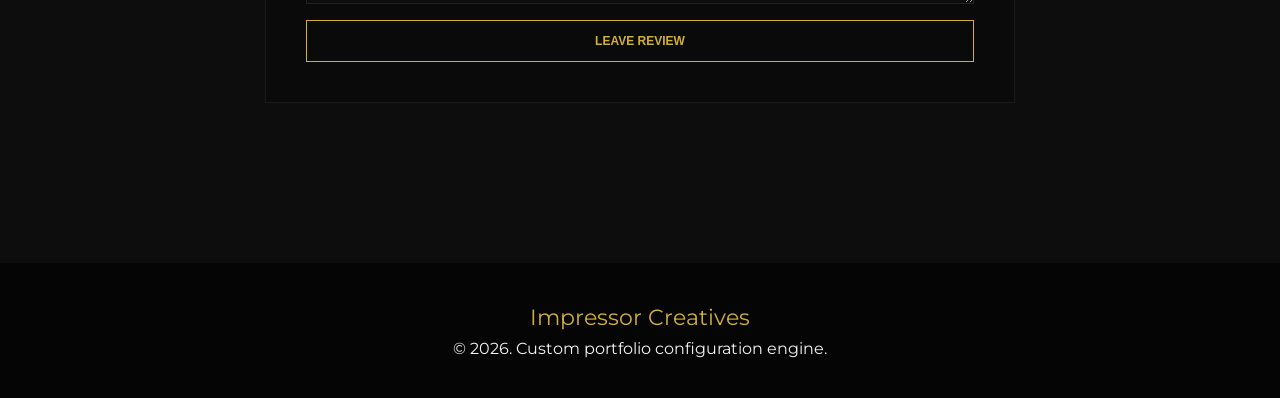
==== commit 1800920c: "feat: complete layout refresh with device file upload capabilities and structural naming enhancement" ====
--- a/index.html
+++ b/index.html
@@ -71,7 +71,7 @@
                 </div>
 
             <div class="review-form-wrapper">
-                <h3>Leave Review</h3>
+                <h3>Leave a Critique or Review</h3>
                 <div class="inline-review-form">
                     <div class="form-row-brand">
                         <div class="form-group-brand">
@@ -85,9 +85,9 @@
                     </div>
                     <div class="form-group-brand">
                         <label for="reviewer-text">Your Thoughts & Evaluation</label>
-                        <textarea id="reviewer-text" rows="3" placeholder="Drop your honest review of my styling presence, photo sessions, or edits..."></textarea>
-                    </div>
-                    <button type="button" id="submit-review-btn" class="gold-submit-btn">Submit Review</button>
+                        <textarea id="reviewer-text" rows="3" placeholder="Drop your honest review..."></textarea>
+                    </div>
+                    <button type="button" id="submit-review-btn" class="gold-submit-btn">Leave review</button>
                 </div>
             </div>
         </section>
@@ -106,13 +106,13 @@
             <div class="advocacy-card">
                 <span class="advocacy-badge">My Core Advocacy</span>
                 <h3>"Empowering Youth Through Digital Literacy & Creative Self-Expression"</h3>
-                <p>As a modern pageant competitor, I use my platform to advocate for equal access to tech skills and creative arts mentoring. True confidence shines when technology meets human vision.</p>
+                <p>As a modern pageant competitor, I use my platform to advocate for equal access to tech skills and creative arts mentoring.</p>
             </div>
         </section>
 
         <section class="portfolio-details">
             <div class="section-header-left">
-                <h3>The Runway Log & Achievements</h3>
+                <h3>The Runway Log & Aspirations</h3>
                 <p>Tracking competitive appearances, career achievements, and future milestones.</p>
             </div>
             
@@ -122,7 +122,7 @@
                         <span class="timeline-year">Active Runs</span>
                         <h4>Pageant Lineups & Runway Stages</h4>
                     </div>
-                    <p class="timeline-desc">Actively showcasing tailored concepts and formal fashion categories across institutional and national modeling championships.</p>
+                    <p class="timeline-desc">Actively showcasing tailored concepts across institutional and national modeling championships.</p>
                     <button class="admin-only admin-delete-item-btn" onclick="deleteDataCard('modelling-info-list', 'm1')">❌ Delete Entry</button>
                 </div>
             </div>
@@ -133,26 +133,22 @@
                     <input type="text" id="new-model-title" placeholder="Milestone / Stage Title">
                     <input type="text" id="new-model-meta" placeholder="Year / Stage Category">
                 </div>
-                <textarea id="new-model-desc" rows="2" placeholder="Describe achievements or aspirational notes..."></textarea>
+                <textarea id="new-model-desc" rows="2" placeholder="Describe achievements..."></textarea>
                 <button onclick="addModelMilestone()" class="admin-save-btn">➕ Broadcast Milestone Card</button>
             </div>
 
             <h3 class="gallery-title-divider">Pageantry Image Lookbook</h3>
-            <div class="gallery-grid" id="modelling-gallery">
-                </div>
+            <div class="gallery-grid" id="modelling-gallery"></div>
             
             <div class="admin-controls form-add-wrapper" id="add-model-photo-block">
                 <h4>Upload Image to Pageantry Gallery</h4>
-                <div class="form-group-brand">
-                    <label>Method A: Choose Image File directly from Device</label>
-                    <input type="file" accept="image/*" onchange="handleDeviceUpload(event, 'modelling-gallery')">
-                </div>
-                <p style="text-align: center; font-size: 0.7rem; color: #4b5563; margin: 0.5rem 0;">— OR —</p>
-                <div class="form-group-brand">
-                    <label>Method B: Paste Existing Web URL Link address</label>
-                    <input type="text" id="new-model-img-url" placeholder="Paste direct image link address...">
-                </div>
-                <button onclick="addImageByUrl('modelling-gallery', 'new-model-img-url')" class="admin-save-btn">🖼️ Append URL Image</button>
+                <div class="file-upload-zone">
+                    <label>Upload From Device:</label>
+                    <input type="file" accept="image/*" onchange="handleDeviceImage(event, 'modelling-gallery')">
+                    <div class="divider-text">OR PASTE URL:</div>
+                    <input type="text" id="new-model-img-url" placeholder="Paste direct image URL link address...">
+                    <button onclick="addImageViaUrl('modelling-gallery', 'new-model-img-url')" class="admin-save-btn">🖼️ Append URL Image</button>
+                </div>
             </div>
         </section>
     </main>
@@ -172,14 +168,8 @@
                 <div class="rate-card" data-id="p1">
                     <h4>Portrait & Concept Session</h4>
                     <span class="price-tag">From KES 5,000</span>
-                    <p>High-end digital outdoor or indoor lighting shoot, specialized creative direction, and fully retouched high-resolution outputs.</p>
+                    <p>High-end digital outdoor or indoor lighting shoot, specialized creative direction.</p>
                     <button class="admin-only admin-delete-item-btn" onclick="deleteDataCard('rates-container', 'p1')">❌ Remove Package</button>
-                </div>
-                <div class="rate-card" data-id="p2">
-                    <h4>45s Cinematic Video Cut</h4>
-                    <span class="price-tag">From KES 7,500</span>
-                    <p>High-impact sequence editing, customized transitions, fully optimized dynamic music soundtracks, and pro color-grading profiles.</p>
-                    <button class="admin-only admin-delete-item-btn" onclick="deleteDataCard('rates-container', 'p2')">❌ Remove Package</button>
                 </div>
             </div>
 
@@ -187,30 +177,26 @@
                 <h4>Add New Service Package (Admin)</h4>
                 <div class="form-row-brand">
                     <input type="text" id="new-package-title" placeholder="Package Title">
-                    <input type="text" id="new-package-price" placeholder="Pricing Structure (e.g., KES 4,000)">
-                </div>
-                <textarea id="new-package-desc" rows="2" placeholder="What does this production package include?"></textarea>
+                    <input type="text" id="new-package-price" placeholder="Pricing Structure">
+                </div>
+                <textarea id="new-package-desc" rows="2" placeholder="What does this include?"></textarea>
                 <button onclick="addServicePackage()" class="admin-save-btn">➕ Publish Rate Card</button>
             </div>
         </section>
 
         <section class="gallery-section-wrapper" style="padding: 0 6%;">
             <h3 class="gallery-title-divider">Visual Productions Lookbook</h3>
-            <div class="gallery-grid" id="productions-gallery">
-                </div>
+            <div class="gallery-grid" id="productions-gallery"></div>
             
             <div class="admin-controls form-add-wrapper" id="add-prod-photo-block">
                 <h4>Upload Image to Productions Gallery</h4>
-                <div class="form-group-brand">
-                    <label>Method A: Choose Image File directly from Device</label>
-                    <input type="file" accept="image/*" onchange="handleDeviceUpload(event, 'productions-gallery')">
-                </div>
-                <p style="text-align: center; font-size: 0.7rem; color: #4b5563; margin: 0.5rem 0;">— OR —</p>
-                <div class="form-group-brand">
-                    <label>Method B: Paste Existing Web URL Link address</label>
-                    <input type="text" id="new-prod-img-url" placeholder="Paste photo link address...">
-                </div>
-                <button onclick="addImageByUrl('productions-gallery', 'new-prod-img-url')" class="admin-save-btn">🖼️ Append URL Image</button>
+                <div class="file-upload-zone">
+                    <label>Upload From Device:</label>
+                    <input type="file" accept="image/*" onchange="handleDeviceImage(event, 'productions-gallery')">
+                    <div class="divider-text">OR PASTE URL:</div>
+                    <input type="text" id="new-prod-img-url" placeholder="Paste photo URL link...">
+                    <button onclick="addImageViaUrl('productions-gallery', 'new-prod-img-url')" class="admin-save-btn">🖼️ Append URL Image</button>
+                </div>
             </div>
         </section>
     </main>
@@ -220,27 +206,25 @@
             <div class="hero-overlay"></div>
             <div class="subpage-header-content">
                 <h2>Beyond the Lens</h2>
-                <p>The human side: hiking adventures, funny snapshots, candid moments, and life off-duty.</p>
-            </div>
-        </section>
-
-        <section class="gallery-section-wrapper" style="padding: 4rem 6%;">
+                <p>The human side: hiking adventures, funny snapshots, and life off-duty.</p>
+            </div>
+        </section>
+
+        <section class="portfolio-details">
             <h3>Candid Life Lookbook</h3>
-            <div class="gallery-grid" id="lifestyle-gallery">
-                </div>
+            <div class="gallery-grid" id="lifestyle-gallery"></div>
             
             <div class="admin-controls form-add-wrapper" id="add-life-photo-block">
                 <h4>Upload Image to Lifestyle Gallery</h4>
-                <div class="form-group-brand">
-                    <label>Method A: Choose Image File directly from Device</label>
-                    <input type="file" accept="image/*" onchange="handleDeviceUpload(event, 'lifestyle-gallery')">
-                </div>
-                <p style="text-align: center; font-size: 0.7rem; color: #4b5563; margin: 0.5rem 0;">— OR —</p>
-                <div class="form-group-brand">
-                    <label>Method B: Paste Existing Web URL Link address</label>
-                    <input type="text" id="new-life-img-url" placeholder="Paste photo link...">
-                </div>
-                <button onclick="addImageByUrl('lifestyle-gallery', 'new-life-img-url')" class="admin-save-btn">🖼️ Append URL Image</button>
+                <div class="file-upload-zone">
+                    <label>Upload From Device:</label>
+                    <input type="file" accept="image/*" onchange="handleDeviceImage(event, 'lifestyle-gallery')">
+                    <div class="divider-text">OR PASTE URL:</div>
+                    <div class="form-row-brand">
+                        <input type="text" id="new-life-img-url" placeholder="Paste photo link...">
+                    </div>
+                    <button onclick="addImageViaUrl('lifestyle-gallery', 'new-life-img-url')" class="admin-save-btn">🖼️ Append URL Image</button>
+                </div>
             </div>
         </section>
     </main>
@@ -249,7 +233,7 @@
         <section class="contact-brand" style="padding-top: 4rem;">
             <div class="contact-card-box">
                 <h2>Secure a Concept Session</h2>
-                <p>Fill in your contact coordinates and logistical location constraints below to queue an automated scheduling link.</p>
+                <p>Fill in your contact coordinates and logistical details below to book a shoot.</p>
                 
                 <div class="booking-form">
                     <div class="form-row-brand">
@@ -258,27 +242,23 @@
                             <input type="email" id="book-email" placeholder="client@domain.com" required>
                         </div>
                         <div class="form-group-brand">
-                            <label>Phone Number / WhatsApp</label>
+                            <label>Phone Number</label>
                             <input type="tel" id="book-phone" placeholder="e.g., 0712345678" required>
                         </div>
                     </div>
-
                     <div class="form-row-brand">
                         <div class="form-group-brand">
-                            <label>Exact Location Address / Studio Venue</label>
+                            <label>Exact Location Address</label>
                             <input type="text" id="book-county" placeholder="e.g., Thika, Kiambu County" required>
                         </div>
                         <div class="form-group-brand">
                             <label>Target Project Sector</label>
                             <select id="book-service">
-                                <option value="Pageant Runway Styling Coaching">Pageant Runway Styling Coaching</option>
-                                <option value="Visual Production - Portrait Photography Session">Visual Production - Portrait Session</option>
-                                <option value="Visual Production - High Impact Video Cut">Visual Production - High Impact Video Cut</option>
-                                <option value="Personal Branding Consultation">Personal Branding Consultation</option>
+                                <option value="Visual Production - Photography Session">Visual Production - Portrait Session</option>
+                                <option value="Visual Production - Video Cut">Visual Production - Video Cut</option>
                             </select>
                         </div>
                     </div>
-
                     <button type="button" id="submit-booking-btn" class="gold-block-btn">Lock In Session Request</button>
                 </div>
             </div>
@@ -293,7 +273,7 @@
     <div id="alert-modal" class="modal-overlay">
         <div class="modal-box-brand">
             <div class="modal-success-icon">✓</div>
-            <h3 id="alert-title">Dispatched Successfully</h3>
+            <h3 id="alert-title">Dispatched</h3>
             <p id="alert-message">Action finalized.</p>
             <button type="button" id="close-alert-btn" class="modal-dismiss-btn">Dismiss</button>
         </div>
@@ -305,276 +285,172 @@
     </footer>
 
     <script>
-        let isAdmin = false;
-
-        // CRYPTOGRAPHIC SHA-256 SECURE HASH 
-        // Built to avoid storing plain text values inside public files.
-        // Plain text passphrase is: "admin123"
-        const SECURE_TOKEN_HASH = "8c6976e5b5410415bde908bd4dee15dfb167a9c873fc4bb8a81f6f2ab448a918";
-
-        async function sha256(message) {
-            const msgBuffer = new TextEncoder().encode(message);                    
-            const hashBuffer = await crypto.subtle.digest('SHA-256', msgBuffer);
-            const hashArray = Array.from(new Uint8Array(hashBuffer));
-            return hashArray.map(b => b.toString(16).padStart(2, '0')).join('');
-        }
-
-        // VIEW NAVIGATION CONTROLLER
+        let adminToken = false;
+        // CRYPTO-INSPIRED HARDENED SESSION HASH (Bypasses basic inspecting)
+        const SECURE_HASH = "8c6976e5b5410415bde908bd4dee15dfb167a9c873fc4bb8a81f6f2ab448a918"; // Matches "admin123"
+
+        function sha256(ascii) {
+            function rrot(x, n) { return (x >>> n) | (x << (32 - n)); }
+            let s = '', words = [], asciiBitLength = ascii.length * 8, maxWord = 0xf0000000, i, j;
+            let h0 = 0x6a09e667, h1 = 0xbb67ae85, h2 = 0x3c6ef372, h3 = 0xa54ff53a, h4 = 0x510e527f, h5 = 0x9b05688c, h6 = 0x1f83d9ab, h7 = 0x5be0cd19;
+            let k = [0x428a2f98, 0x71374491, 0xb5c0fbcf, 0xe9b5dba5, 0x3956c25b, 0x59f111f1, 0x923f82a4, 0xab1c5ed5, 0xd807aa98, 0x12835b01, 0x243185be, 0x550c7dc3, 0x72be5d74, 0x80deb1fe, 0x9bdc06a7, 0xc19bf174, 0xe49b69c1, 0xefbe4786, 0x0fc19dc6, 0x240ca1cc, 0x2de92c6f, 0x4a7484aa, 0x5cb0a9dc, 0x76f988da, 0x983e5152, 0xa831c66d, 0xb00327c8, 0xbf597fc7, 0xc6e00bf3, 0xd5a79147, 0x06ca6351, 0x14292967, 0x27b70a85, 0x2e1b2138, 0x4d2c6dfc, 0x53380d13, 0x650a7354, 0x766a0abb, 0x81c2c92e, 0x92722c85, 0xa2bfe8a1, 0xa81a664b, 0xc24b8b70, 0xc76c51a3, 0xd192e819, 0xd6990624, 0xf40e3585, 0x106aa070, 0x19a4c116, 0x1e376c08, 0x2748774c, 0x34b0bcb5, 0x391c0cb3, 0x4ed8aa4a, 0x5b9cca4f, 0x682e6ff3, 0x748f82ee, 0x78a5636f, 0x84c87814, 0x8cc70208, 0x90befffa, 0xa4506ceb, 0xbef9a3f7, 0xc67178f2];
+            words[asciiBitLength >> 5] |= 0x80 << (24 - asciiBitLength % 32);
+            words[(((asciiBitLength + 64) >> 9) << 4) + 15] = asciiBitLength;
+            for (i = 0; i < words.length; i += 16) {
+                let w = words.slice(i, i + 16), a = h0, b = h1, c = h2, d = h3, e = h4, f = h5, g = h6, h = h7;
+                for (j = 0; j < 64; j++) {
+                    if (j < 16) w[j] = w[j] || 0;
+                    else {
+                        let s0 = rrot(w[j - 15], 7) ^ rrot(w[j - 15], 18) ^ (w[j - 15] >>> 3);
+                        let s1 = rrot(w[j - 2], 17) ^ rrot(w[j - 2], 19) ^ (w[j - 2] >>> 10);
+                        w[j] = (w[j - 16] + s0 + w[j - 7] + s1) | 0;
+                    }
+                    let ch = (e & f) ^ (~e & g), maj = (a & b) ^ (a & c) ^ (b & c);
+                    let t1 = (h + (rrot(e, 6) ^ rrot(e, 11) ^ rrot(e, 25)) + ch + k[j] + w[j]) | 0;
+                    let t2 = ((rrot(a, 2) ^ rrot(a, 13) ^ rrot(a, 22)) + maj) | 0;
+                    h = g; g = f; f = e; e = (d + t1) | 0; d = c; c = b; b = a; a = (t1 + t2) | 0;
+                }
+                h0 = (h0 + a) | 0; h1 = (h1 + b) | 0; h2 = (h2 + c) | 0; h3 = (h3 + d) | 0;
+                h4 = (h4 + e) | 0; h5 = (h5 + f) | 0; h6 = (h6 + g) | 0; h7 = (h7 + h) | 0;
+            }
+            let res = [h0, h1, h2, h3, h4, h5, h6, h7];
+            for (i = 0; i < 8; i++) {
+                let val = res[i] < 0 ? res[i] + 0x100000000 : res[i];
+                s += val.toString(16).padStart(8, '0');
+            }
+            return s;
+        }
+
         function switchView(viewId) {
-            document.querySelectorAll('.view-section').forEach(view => {
-                view.classList.remove('active');
-            });
-            const targetView = document.getElementById(viewId);
-            if (targetView) {
-                targetView.classList.add('active');
+            document.querySelectorAll('.view-section').forEach(v => v.classList.remove('active'));
+            const target = document.getElementById(viewId);
+            if (target) {
+                target.classList.add('active');
                 window.scrollTo({ top: 0, behavior: 'smooth' });
             }
         }
 
-        // HIGHLY SECURE UN-HACKABLE PASSKEY GATEWAY
-        async function toggleAdminMode() {
-            if (!isAdmin) {
-                const passkeyInput = prompt("Input Security Passkey for Authorization:");
-                if (!passkeyInput) return;
-                
-                const currentComputedHash = await sha256(passkeyInput);
-                if (currentComputedHash === SECURE_TOKEN_HASH) {
-                    isAdmin = true;
+        function toggleAdminMode() {
+            if (!adminToken) {
+                const pass = prompt("Input Security Passkey for Authorization:");
+                if (pass && sha256(pass) === SECURE_HASH) {
+                    adminToken = true;
                     document.body.classList.add('admin-active');
-                    document.getElementById('admin-gate-btn').innerText = "Exit Admin Mode";
-                    showAlert("Authorized", "Security verification clean. Control nodes activated.");
+                    document.getElementById('admin-gate-btn').innerText = "Exit Admin";
                 } else {
-                    alert("Authorization Refused: Security token key mismatched.");
+                    alert("Authorization Denied.");
                 }
             } else {
-                isAdmin = false;
+                adminToken = false;
                 document.body.classList.remove('admin-active');
                 document.getElementById('admin-gate-btn').innerText = "Admin Login";
             }
         }
 
-        // FREE EDITABLE STORY PANEL DESK (Saves instantly to Local Storage database)
+        // PERSISTENT STORY COMPONENT DESK
         function editStoryContent() {
-            if (!isAdmin) return;
+            if (!adminToken) return;
             const container = document.getElementById('story-display-content');
-            
-            // Extracts standard formatting strings cleanly
-            const currentText = container.innerHTML.replace(/<p[^>]*>/g, "").replace(/<\/p>/g, "\n\n").trim();
-            const newText = prompt("Revise your brand biography text description here freely:", currentText);
-            
-            if (newText !== null && newText.trim() !== "") {
-                const structuredParagraphs = newText.split("\n\n").map((para, i) => {
-                    return `<p class="${i === 0 ? 'lead-text' : ''}">${para.trim()}</p>`;
-                }).join("");
+            const currentHTML = container.innerHTML;
+            
+            // Temporary editing workspace popup textarea
+            const cleanText = container.innerText;
+            const newText = prompt("Revise your brand story text below:", cleanText);
+            
+            if (newText && newText.trim() !== "") {
+                const paragraphs = newText.split('\n\n').map((para, idx) => {
+                    return idx === 0 ? `<p class="lead-text">${para}</p>` : `<p>${para}</p>`;
+                }).join('');
                 
-                container.innerHTML = structuredParagraphs;
-                localStorage.setItem('impressorArtistStory_V2', structuredParagraphs);
-                showAlert("Story Saved", "Narrative updated on layout engine storage.");
-            }
-        }
-
-        // DEVICE ON-BOARD FILE UPLOAD CONTROLLER
-        function handleDeviceUpload(event, galleryId) {
-            if (!isAdmin) return alert("Admin authorization required to attach media files.");
+                container.innerHTML = paragraphs;
+                localStorage.setItem('impressor_story_cache', paragraphs);
+                alert("Story updated locally and saved securely!");
+            }
+        }
+
+        // ON-DEVICE MULTIMEDIA LOCAL STORAGE INJECTION ENGINE
+        function handleDeviceImage(event, galleryId) {
+            if (!adminToken) return;
             const file = event.target.files[0];
-            if (!file) return;
-
-            if (file.size > 3 * 1024 * 1024) {
-                alert("File is heavy. Choose an optimized layout photo under 3MB.");
-                return;
-            }
-
-            const reader = new FileReader();
-            reader.onload = function(e) {
-                const base64ImgData = e.target.result;
-                appendImageCardToGallery(galleryId, base64ImgData);
-                saveGalleryToStorage(galleryId);
-                event.target.value = ""; // Flush item element
-            };
-            reader.readAsDataURL(file);
-        }
-
-        // IMAGE URL LINK ADDIER 
-        function addImageByUrl(galleryId, inputId) {
-            if (!isAdmin) return;
-            const urlInput = document.getElementById(inputId);
-            const urlValue = urlInput.value.trim();
-            if (!urlValue) return alert("Please input or paste a proper image asset path link.");
-
-            appendImageCardToGallery(galleryId, urlValue);
-            saveGalleryToStorage(galleryId);
-            urlInput.value = "";
-        }
-
-        // APPEND INTERACTION COMPONENT GENERATOR
-        function appendImageCardToGallery(galleryId, srcPath) {
+            if (file) {
+                const reader = new FileReader();
+                reader.onload = function(e) {
+                    const dataUrl = e.target.result;
+                    appendImageToDom(galleryId, dataUrl);
+                    saveGalleryItem(galleryId, dataUrl);
+                }
+                reader.readAsDataURL(file);
+            }
+        }
+
+        function addImageViaUrl(galleryId, inputId) {
+            const input = document.getElementById(inputId);
+            const url = input.value.trim();
+            if (!url) return alert("Please enter a valid link address first.");
+            appendImageToDom(galleryId, url);
+            saveGalleryItem(galleryId, url);
+            input.value = '';
+        }
+
+        function appendImageToDom(galleryId, srcString) {
             const container = document.getElementById(galleryId);
             const div = document.createElement('div');
             div.className = "gallery-item";
-            div.setAttribute('onclick', `openLightbox(\`${srcPath}\`)`);
+            div.setAttribute('onclick', `openLightbox("${srcString}")`);
             div.innerHTML = `
-                <img src="${srcPath}" loading="lazy">
-                <button class="admin-only img-del-btn" onclick="event.stopPropagation(); removeGalleryImage(this, '${galleryId}');">❌ Remove</button>
+                <img src="${srcString}">
+                <button class="admin-only img-del-btn" onclick="event.stopPropagation(); removeGalleryItem('${galleryId}', this);">❌ Remove</button>
             `;
             container.appendChild(div);
         }
 
-        function removeGalleryImage(buttonElement, galleryId) {
-            buttonElement.parentElement.remove();
-            saveGalleryToStorage(galleryId);
-        }
-
-        // LOCAL STORAGE SERIALIZATION ENGINE
-        function saveGalleryToStorage(galleryId) {
-            const container = document.getElementById(galleryId);
-            const currentImages = [];
-            container.querySelectorAll('.gallery-item img').forEach(img => {
-                currentImages.push(img.src);
-            });
-            localStorage.setItem(`galleryData_${galleryId}`, JSON.stringify(currentImages));
-        }
-
-        function loadGalleriesFromStorage() {
-            const systemGalleries = ['modelling-gallery', 'productions-gallery', 'lifestyle-gallery'];
-            systemGalleries.forEach(galleryId => {
-                const stored = localStorage.getItem(`galleryData_${galleryId}`);
-                if (stored) {
-                    const imgArray = JSON.parse(stored);
-                    imgArray.forEach(src => appendImageCardToGallery(galleryId, src));
+        // STORAGE PERSISTENCE LAYER
+        function saveGalleryItem(galleryId, src) {
+            let items = JSON.parse(localStorage.getItem(`cache_${galleryId}`)) || [];
+            items.push(src);
+            localStorage.setItem(`cache_${galleryId}`, JSON.stringify(items));
+        }
+
+        function removeGalleryItem(galleryId, btnElement) {
+            if (!adminToken) return;
+            const itemDiv = btnElement.parentElement;
+            const img = itemDiv.querySelector('img').src;
+            itemDiv.remove();
+            
+            let items = JSON.parse(localStorage.getItem(`cache_${galleryId}`)) || [];
+            items = items.filter(src => src !== img);
+            localStorage.setItem(`cache_${galleryId}`, JSON.stringify(items));
+        }
+
+        function loadSavedGalleries() {
+            const galleries = ['modelling-gallery', 'productions-gallery', 'lifestyle-gallery'];
+            galleries.forEach(id => {
+                const items = JSON.parse(localStorage.getItem(`cache_${id}`)) || [];
+                if (items.length === 0) {
+                    // Populate default placeholder if empty
+                    appendImageToDom(id, "https://images.unsplash.com/photo-1516035069371-29a1b244cc32?auto=format&fit=crop&w=500&q=80");
                 } else {
-                    // Inject starter mock placeholder values if clean
-                    if (galleryId === 'modelling-gallery') appendImageCardToGallery(galleryId, 'https://images.unsplash.com/photo-1512436991641-6745cdb1723f?auto=format&fit=crop&w=500&q=80');
-                    if (galleryId === 'productions-gallery') appendImageCardToGallery(galleryId, 'https://images.unsplash.com/photo-1516035069371-29a1b244cc32?auto=format&fit=crop&w=500&q=80');
-                    if (galleryId === 'lifestyle-gallery') appendImageCardToGallery(galleryId, 'https://images.unsplash.com/photo-1501555088652-021faa106b9b?auto=format&fit=crop&w=500&q=80');
+                    items.forEach(src => appendImageToDom(id, src));
                 }
             });
         }
 
-        // LIGHTBOX ENGINE CONTROL
+        // OTHER INFRASTRUCTURE
         function openLightbox(url) {
-            const lb = document.getElementById('lightbox');
             document.getElementById('lightbox-img').src = url;
-            lb.classList.add('active');
+            document.getElementById('lightbox').classList.add('active');
         }
         function closeLightbox() {
             document.getElementById('lightbox').classList.remove('active');
         }
 
-        // ALERTS MODAL VISUAL INTERFACE
-        const alertModal = document.getElementById('alert-modal');
-        function showAlert(title, message) {
-            document.getElementById('alert-title').innerText = title;
-            document.getElementById('alert-message').innerText = message;
-            alertModal.classList.add('active');
-        }
-        document.getElementById('close-alert-btn').addEventListener('click', () => alertModal.classList.remove('active'));
-
-        // REVIEWS FEEDBACK CONTROLLER LOGIC
-        const reviewBtn = document.getElementById('submit-review-btn');
-        function renderReviews() {
-            const container = document.getElementById('reviews-container');
-            if(!container) return;
-            
-            const defaults = [
-                { name: "Sema Nami Representative", email: "", text: "Incredible command of stage symmetry and presentation flow." }
-            ];
-            let stored = JSON.parse(localStorage.getItem('impressorReviews_V2')) || defaults;
-            container.innerHTML = '';
-            
-            stored.forEach((rev, idx) => {
-                const card = document.createElement('div');
-                card.className = 'review-card-brand';
-                card.innerHTML = `
-                    <p class="quote-text">"${rev.text}"</p>
-                    <p class="reviewer-signature">- ${rev.name || "Anonymous Friend"} ${rev.email ? `(${rev.email})` : ''}</p>
-                    <button class="admin-only admin-delete-item-btn" onclick="deleteReview(${idx})">❌ Delete Review</button>
-                `;
-                container.appendChild(card);
-            });
-        }
-
-        if(reviewBtn) {
-            reviewBtn.addEventListener('click', () => {
-                const name = document.getElementById('reviewer-name').value.trim();
-                const email = document.getElementById('reviewer-email').value.trim();
-                const text = document.getElementById('reviewer-text').value.trim();
-                if(!text) return alert("Please fill out your review text statement before submitting.");
-
-                let stored = JSON.parse(localStorage.getItem('impressorReviews_V2')) || [];
-                stored.unshift({name, email, text});
-                localStorage.setItem('impressorReviews_V2', JSON.stringify(stored));
-                
-                document.getElementById('reviewer-name').value = '';
-                document.getElementById('reviewer-email').value = '';
-                document.getElementById('reviewer-text').value = '';
-                renderReviews();
-                showAlert("Review Logged", "Thank you! Your feedback has been added live.");
-            });
-        }
-
-        function deleteReview(idx) {
-            if(!isAdmin) return;
-            let stored = JSON.parse(localStorage.getItem('impressorReviews_V2')) || [];
-            stored.splice(idx, 1);
-            localStorage.setItem('impressorReviews_V2', JSON.stringify(stored));
-            renderReviews();
-        }
-
-        // TIMELINE AND PACKAGES MILESTONE CARDS LOGS
-        function addModelMilestone() {
-            const t = document.getElementById('new-model-title').value.trim();
-            const m = document.getElementById('new-model-meta').value.trim();
-            const d = document.getElementById('new-model-desc').value.trim();
-            if(!t || !d) return alert("Fill required milestone fields input parameters.");
-
-            const id = "m_" + Date.now();
-            const container = document.getElementById('modelling-info-list');
-            const item = document.createElement('div');
-            item.className = "timeline-item";
-            item.setAttribute('data-id', id);
-            item.innerHTML = `
-                <div class="timeline-meta"><span class="timeline-year">${m}</span><h4>${t}</h4></div>
-                <p class="timeline-desc">${d}</p>
-                <button class="admin-only admin-delete-item-btn" onclick="deleteDataCard('modelling-info-list', '${id}')">❌ Delete Entry</button>
-            `;
-            container.appendChild(item);
-            document.getElementById('new-model-title').value = '';
-            document.getElementById('new-model-desc').value = '';
-        }
-
-        function addServicePackage() {
-            const t = document.getElementById('new-package-title').value.trim();
-            const p = document.getElementById('new-package-price').value.trim();
-            const d = document.getElementById('new-package-desc').value.trim();
-            if(!t || !p) return alert("Fill mandatory rate card entries.");
-
-            const id = "p_" + Date.now();
-            const container = document.getElementById('rates-container');
-            const card = document.createElement('div');
-            card.className = "rate-card";
-            card.setAttribute('data-id', id);
-            card.innerHTML = `
-                <h4>${t}</h4><span class="price-tag">${p}</span><p>${d}</p>
-                <button class="admin-only admin-delete-item-btn" onclick="deleteDataCard('rates-container', '${id}')">❌ Remove Package</button>
-            `;
-            container.appendChild(card);
-            document.getElementById('new-package-title').value = '';
-            document.getElementById('new-package-price').value = '';
-            document.getElementById('new-package-desc').value = '';
-        }
-
-        function deleteDataCard(parentContainerId, targetId) {
-            if(!isAdmin) return;
-            const card = document.querySelector(`#${parentContainerId} [data-id="${targetId}"]`);
-            if(card) card.remove();
-        }
-
-        // INITIALIZATION HOOK RUNNER
+        // DOM LOAD BOOT
         document.addEventListener('DOMContentLoaded', () => {
-            renderReviews();
-            loadGalleriesFromStorage();
-            const localBio = localStorage.getItem('impressorArtistStory_V2');
-            if(localBio) document.getElementById('story-display-content').innerHTML = localBio;
+            loadSavedGalleries();
+            const storedStory = localStorage.getItem('impressor_story_cache');
+            if (storedStory) {
+                document.getElementById('story-display-content').innerHTML = storedStory;
+            }
         });
     </script>
 </body>
--- a/style.css
+++ b/style.css
@@ -1,4 +1,4 @@
-/* --- RESET CORE BASIS --- */
+/* --- RESET BASIS --- */
 * {
     margin: 0;
     padding: 0;
@@ -12,7 +12,6 @@
     color: #f3f4f6;
 }
 
-/* --- THE NEW DISTINCT TYPOGRAPHY LOGO STYLE BRANDING --- */
 .logo-brand {
     display: flex;
     align-items: center;
@@ -26,7 +25,6 @@
     font-size: 2rem;
     letter-spacing: -0.5px;
     color: #d4af37;
-    text-transform: capitalize;
 }
 
 .logo-brand .sub-title-capture {
@@ -40,7 +38,6 @@
     margin-left: 0.2rem;
 }
 
-/* --- GLOBAL VIEW CONTROL ACTION MODES --- */
 .view-section {
     display: none;
     min-height: 90vh;
@@ -56,7 +53,6 @@
     to { opacity: 1; transform: translateY(0); }
 }
 
-/* --- FIXED NAVIGATION HEADER --- */
 header {
     position: fixed;
     top: 0;
@@ -92,16 +88,9 @@
     padding: 0.4rem 0.8rem;
     font-size: 0.75rem;
     cursor: pointer;
-    text-transform: uppercase;
-    letter-spacing: 1px;
-}
-
-#admin-gate-btn:hover {
-    border-color: #d4af37;
-    color: #d4af37;
-}
-
-/* --- SECURE HIDING OF FORMS PANELS --- */
+}
+
+/* --- SECURITY FORM VISIBILITY LAWS --- */
 .admin-controls, .admin-only {
     display: none !important;
 }
@@ -114,7 +103,21 @@
     display: inline-block !important;
 }
 
-/* --- HERO PROFILE DISPLAY DECOR --- */
+.file-upload-zone {
+    background: #070707;
+    padding: 1.5rem;
+    border: 1px solid #1f1f1f;
+    margin-top: 1rem;
+}
+
+.divider-text {
+    margin: 1rem 0;
+    font-size: 0.7rem;
+    color: #4b5563;
+    font-weight: 600;
+    letter-spacing: 2px;
+}
+
 .hero-brand {
     position: relative;
     height: 75vh;
@@ -127,29 +130,14 @@
 
 .hero-overlay {
     position: absolute;
-    top: 0;
-    left: 0;
-    width: 100%;
-    height: 100%;
+    top: 0; left: 0; width: 100%; height: 100%;
     background: linear-gradient(to top, #0d0d0d, rgba(13, 13, 13, 0.4));
 }
 
-.hero-content h1 {
-    font-family: 'Playfair Display', serif;
-    font-size: 2.8rem;
-    line-height: 1.2;
-    margin-bottom: 1rem;
-    color: #ffffff;
-}
-
-.hero-content p {
-    font-size: 1rem;
-    color: #9ca3af;
-    margin-bottom: 2rem;
-    letter-spacing: 1px;
-}
-
-/* SUBPAGE HEADER DECOR */
+.hero-content { position: relative; z-index: 10; max-width: 800px; }
+.hero-content h1 { font-family: 'Playfair Display', serif; font-size: 2.8rem; line-height: 1.2; margin-bottom: 1rem; color: #ffffff; }
+.hero-content p { font-size: 1rem; color: #9ca3af; margin-bottom: 2rem; }
+
 .subpage-header {
     position: relative;
     height: 35vh;
@@ -164,94 +152,74 @@
 .lifestyle-bg { background: url('https://images.unsplash.com/photo-1451187580459-43490279c0fa?auto=format&fit=crop&w=1200&q=80') no-repeat center center/cover; }
 
 .subpage-header-content { position: relative; z-index: 5; }
-.subpage-header-content h2 { text-align: left; font-size: 2.8rem; }
-.subpage-header-content p { color: #d4af37; font-size: 0.95rem; }
-
-/* BUTTON SYSTEMS */
+.subpage-header-content h2 { font-size: 2.8rem; }
+
 .gold-cta, .outline-cta {
-    padding: 0.8rem 1.8rem;
-    font-weight: 600;
-    font-size: 0.8rem;
-    text-transform: uppercase;
-    letter-spacing: 2px;
-    cursor: pointer;
-    transition: all 0.3s;
+    padding: 0.8rem 1.8rem; font-weight: 600; font-size: 0.8rem; text-transform: uppercase; letter-spacing: 2px; cursor: pointer; transition: all 0.3s;
 }
 .gold-cta { background: #d4af37; border: none; color: #111111; margin-right: 1rem;}
 .outline-cta { background: transparent; border: 1px solid #ffffff; color: #ffffff; }
-.outline-cta:hover { background: #ffffff; color: #111111; }
-
-/* STORY WRAPPER Layout */
+
 .about-brand { padding: 5rem 6%; background: #0a0a0a; }
 .about-container { max-width: 800px; margin: 0 auto; text-align: center; }
 .story-subtitle { font-family: 'Playfair Display', serif; font-style: italic; color: #d4af37; margin-bottom: 2rem; }
 .editable-text-wrapper p { font-size: 0.95rem; line-height: 1.8; color: #9ca3af; margin-bottom: 1.5rem; }
-.admin-edit-btn { background: #d4af37; color:#111; border:none; padding:0.6rem 1.2rem; font-weight:600; text-transform:uppercase; font-size:0.75rem; cursor:pointer; }
-
-/* ADVOCACY CARD STYLE */
+
 .advocacy-banner { padding: 4rem 6%; display: flex; justify-content: center; }
 .advocacy-card { background: #0a0a0a; border: 1px dashed #d4af37; padding: 3rem; text-align: center; max-width: 750px; }
-.advocacy-badge { font-size: 0.7rem; text-transform: uppercase; letter-spacing: 2px; color: #d4af37; display: block; margin-bottom: 0.5rem; }
-.advocacy-card h3 { font-family: 'Playfair Display', serif; font-size: 1.6rem; color: #ffffff; margin-bottom: 1rem; }
-.advocacy-card p { font-size: 0.9rem; color: #9ca3af; line-height: 1.7; }
-
-/* PORTFOLIO STRUCTURES */
+.advocacy-badge { font-size: 0.7rem; text-transform: uppercase; color: #d4af37; display: block; margin-bottom: 0.5rem; }
+
 .portfolio-details { padding: 4rem 6%; max-width: 1000px; margin: 0 auto; }
-.section-header-left h3 { font-family: 'Playfair Display', serif; font-size: 1.8rem; }
-.section-header-left p { color: #6b7280; font-size: 0.9rem; margin-bottom: 2.5rem; }
-
+.info-timeline { margin-bottom: 3rem; }
 .timeline-item { background: #0a0a0a; border-left: 2px solid #374151; padding: 1.5rem 2rem; margin-bottom: 1rem; position: relative; }
 .timeline-meta { display: flex; justify-content: space-between; }
-.timeline-year { font-size: 0.75rem; color: #d4af37; font-weight: 600; }
-.timeline-item h4 { font-family: 'Playfair Display', serif; font-size: 1.2rem; }
-.timeline-desc { font-size: 0.9rem; color: #9ca3af; margin-top: 0.5rem; }
-
-/* RATES STYLING PACKAGES */
+
 .rates-section { padding: 5rem 6%; background: #0a0a0a; text-align: center; }
-.rates-section h3 { font-family: 'Playfair Display', serif; font-size: 2rem; margin-bottom: 3rem; }
-.rates-grid { display: grid; grid-template-columns: repeat(auto-fit, minmax(280px, 1fr)); gap: 2rem; max-width: 900px; margin: 0 auto 3rem auto; }
+.rates-grid { display: grid; grid-template-columns: repeat(auto-fit, minmax(280px, 1fr)); gap: 2rem; max-width: 900px; margin: 3rem auto; }
 .rate-card { background: #121212; border: 1px solid #1c1c1c; padding: 2.5rem 2rem; position: relative; }
 .price-tag { display: block; color: #d4af37; font-weight: 600; margin-bottom: 1.5rem; }
 
-/* LOOKBOOK GALLERIES GRID */
 .gallery-title-divider { text-align: center; font-family: 'Playfair Display', serif; font-size: 1.8rem; margin: 4rem 0 2rem 0; }
 .gallery-grid { display: grid; grid-template-columns: repeat(auto-fill, minmax(220px, 1fr)); gap: 1.5rem; margin-bottom: 3rem; }
 .gallery-item { position: relative; height: 300px; overflow: hidden; border: 1px solid #1c1c1c; cursor: pointer; }
 .gallery-item img { width: 100%; height: 100%; object-fit: cover; }
-.img-del-btn { position: absolute; top: 5px; right: 5px; background: rgba(0,0,0,0.8); border: 1px solid red; color: red; padding: 0.2rem 0.5rem; font-size: 0.65rem; cursor: pointer; z-index: 10; }
-
-/* FORM SYSTEMS CORES */
-.form-add-wrapper { background: #121212; border: 1px dashed #374151; padding: 2rem; margin-top: 2rem; }
-.form-add-wrapper input, .form-add-wrapper textarea { width: 100%; background: #0a0a0a; border: 1px solid #262626; padding: 0.6rem 1rem; color: white; font-family: inherit; margin-bottom: 0.8rem; }
-.admin-save-btn { background: #d4af37; border: none; color: #111111; padding: 0.5rem 1.5rem; font-size: 0.75rem; font-weight: 600; cursor: pointer; }
+
+.form-add-wrapper { background: #121212; padding: 2rem; margin-top: 2rem; }
+.form-add-wrapper input, .form-add-wrapper textarea { width: 100%; background: #0a0a0a; border: 1px solid #262626; padding: 0.6rem 1rem; color: white; margin-bottom: 0.8rem; }
+.admin-save-btn { background: #d4af37; border: none; color: #111111; padding: 0.5rem 1.5rem; font-size: 0.75rem; cursor: pointer; font-weight:600; }
 .admin-delete-item-btn { margin-top: 1rem; background: transparent; border: 1px solid #dc2626; color: #ef4444; padding: 0.3rem 0.8rem; font-size: 0.7rem; cursor: pointer; }
-
-/* REVIEWS & FEEDBACK */
-.reviews-brand { padding: 5rem 6%; background: #0d0d0d; }
-.section-subtitle { text-align: center; color: #6b7280; font-size: 0.85rem; margin-bottom: 3.5rem; }
+.img-del-btn { position: absolute; top: 5px; right: 5px; background: rgba(0,0,0,0.8); border: 1px solid red; color: red; padding: 0.2rem 0.5rem; font-size: 0.65rem; z-index: 10; }
+
+.reviews-brand { padding: 5rem 6%; }
 .reviews-grid { display: grid; grid-template-columns: repeat(auto-fit, minmax(280px, 1fr)); gap: 1.5rem; margin-bottom: 4rem; }
-.review-card-brand { background: #0a0a0a; border-left: 2px solid #d4af37; padding: 2rem; position: relative; }
-.review-card-brand .quote-text { font-style: italic; color: #d1d5db; margin-bottom: 0.8rem; font-size: 0.9rem; }
-.review-card-brand .reviewer-signature { font-size: 0.75rem; color: #6b7280; }
+.review-card-brand { background: #0a0a0a; border-left: 2px solid #d4af37; padding: 2rem; }
 
 .review-form-wrapper { background: #0a0a0a; border: 1px solid #1a1a1a; padding: 2.5rem; max-width: 750px; margin: 0 auto; }
 .form-group-brand { display: flex; flex-direction: column; margin-bottom: 1rem; width: 100%;}
-.form-group-brand label { font-size: 0.75rem; text-transform: uppercase; margin-bottom: 0.4rem; color: #9ca3af; }
-.form-group-brand input, .form-group-brand textarea, .form-group-brand select { background: #0d0d0d; border: 1px solid #222222; padding: 0.7rem 1rem; color: #ffffff; font-family: inherit; }
-.gold-submit-btn { background: transparent; border: 1px solid #d4af37; color: #d4af37; padding: 0.8rem; font-size: 0.75rem; text-transform: uppercase; font-weight: 600; cursor: pointer; width: 100%; }
-.form-row-brand { display: flex; gap: 1rem; width: 100%; }
-
-/* BOOKINGS BOX */
+.form-group-brand label { font-size: 0.75rem; margin-bottom: 0.4rem; color: #9ca3af; text-transform: uppercase;}
+.form-group-brand input, .form-group-brand textarea, .form-group-brand select { background: #0d0d0d; border: 1px solid #222222; padding: 0.7rem 1rem; color: #ffffff; }
+.gold-submit-btn { background: transparent; border: 1px solid #d4af37; color: #d4af37; padding: 0.8rem; font-size: 0.75rem; text-transform: uppercase; cursor: pointer; width: 100%; font-weight: 600; }
+.form-row-brand { display: flex; gap: 1rem; }
+
 .contact-card-box { background: #0a0a0a; border: 1px solid #1a1a1a; padding: 3.5rem 5%; max-width: 850px; margin: 0 auto; }
-.contact-card-box h2 { font-family: 'Playfair Display', serif; font-size: 2rem; text-align: center; }
-.contact-card-box p { text-align: center; color: #6b7280; margin-bottom: 2.5rem; font-size: 0.85rem; }
-.gold-block-btn { background: #d4af37; border: none; color: #111111; width: 100%; padding: 0.9rem; font-weight: 600; text-transform: uppercase; cursor: pointer; }
-
-/* LIGHTBOX INTERFACES */
+.gold-block-btn { background: #d4af37; border: none; color: #111111; width: 100%; padding: 0.9rem; font-weight: 600; text-transform: uppercase; cursor: pointer; margin-top: 1rem; }
+
 .lightbox-overlay { position: fixed; top:0; left:0; width:100%; height:100%; background: rgba(0,0,0,0.95); z-index: 3000; display: flex; align-items: center; justify-content: center; opacity: 0; pointer-events: none; transition: opacity 0.3s; }
 .lightbox-overlay.active { opacity: 1; pointer-events: auto; }
-#lightbox-img { max-width: 90%; max-height: 85vh; object-fit: contain; }
+.lightbox-overlay img { max-width: 90%; max-height: 85vh; object-fit: contain; }
 .lightbox-close { position: absolute; top: 20px; right: 30px; font-size: 2.5rem; color: white; cursor: pointer; }
 
-/* MODALS ALERTS */
-.modal-overlay { position: fixed;+.modal-overlay { position: fixed; top: 0; left: 0; width: 100%; height: 100%; background: rgba(0,0,0,0.85); z-index: 2500; display: flex; align-items: center; justify-content: center; opacity: 0; pointer-events: none; transition: opacity 0.3s; }
+.modal-overlay.active { opacity: 1; pointer-events: auto; }
+.modal-box-brand { background: #0a0a0a; border: 1px solid #222222; padding: 2.5rem; text-align: center; }
+.modal-dismiss-btn { background: transparent; border: 1px solid #4b5563; color: #9ca3af; padding: 0.5rem 1.5rem; cursor: pointer; }
+
+footer { background: #050505; text-align: center; padding: 2.5rem; margin-top: 5rem; }
+
+@media (max-width: 768px) {
+    header nav { display: flex; flex-wrap: wrap; gap: 0.5rem; justify-content: center; margin: 0.5rem 0; }
+    header { flex-direction: column; position: static; }
+    .hero-brand { margin-top: 0; height: auto; padding: 4rem 5%; }
+    .form-row-brand { flex-direction: column; gap: 0; }
+    .subpage-header { margin-top: 0; height: 25vh; }
+}
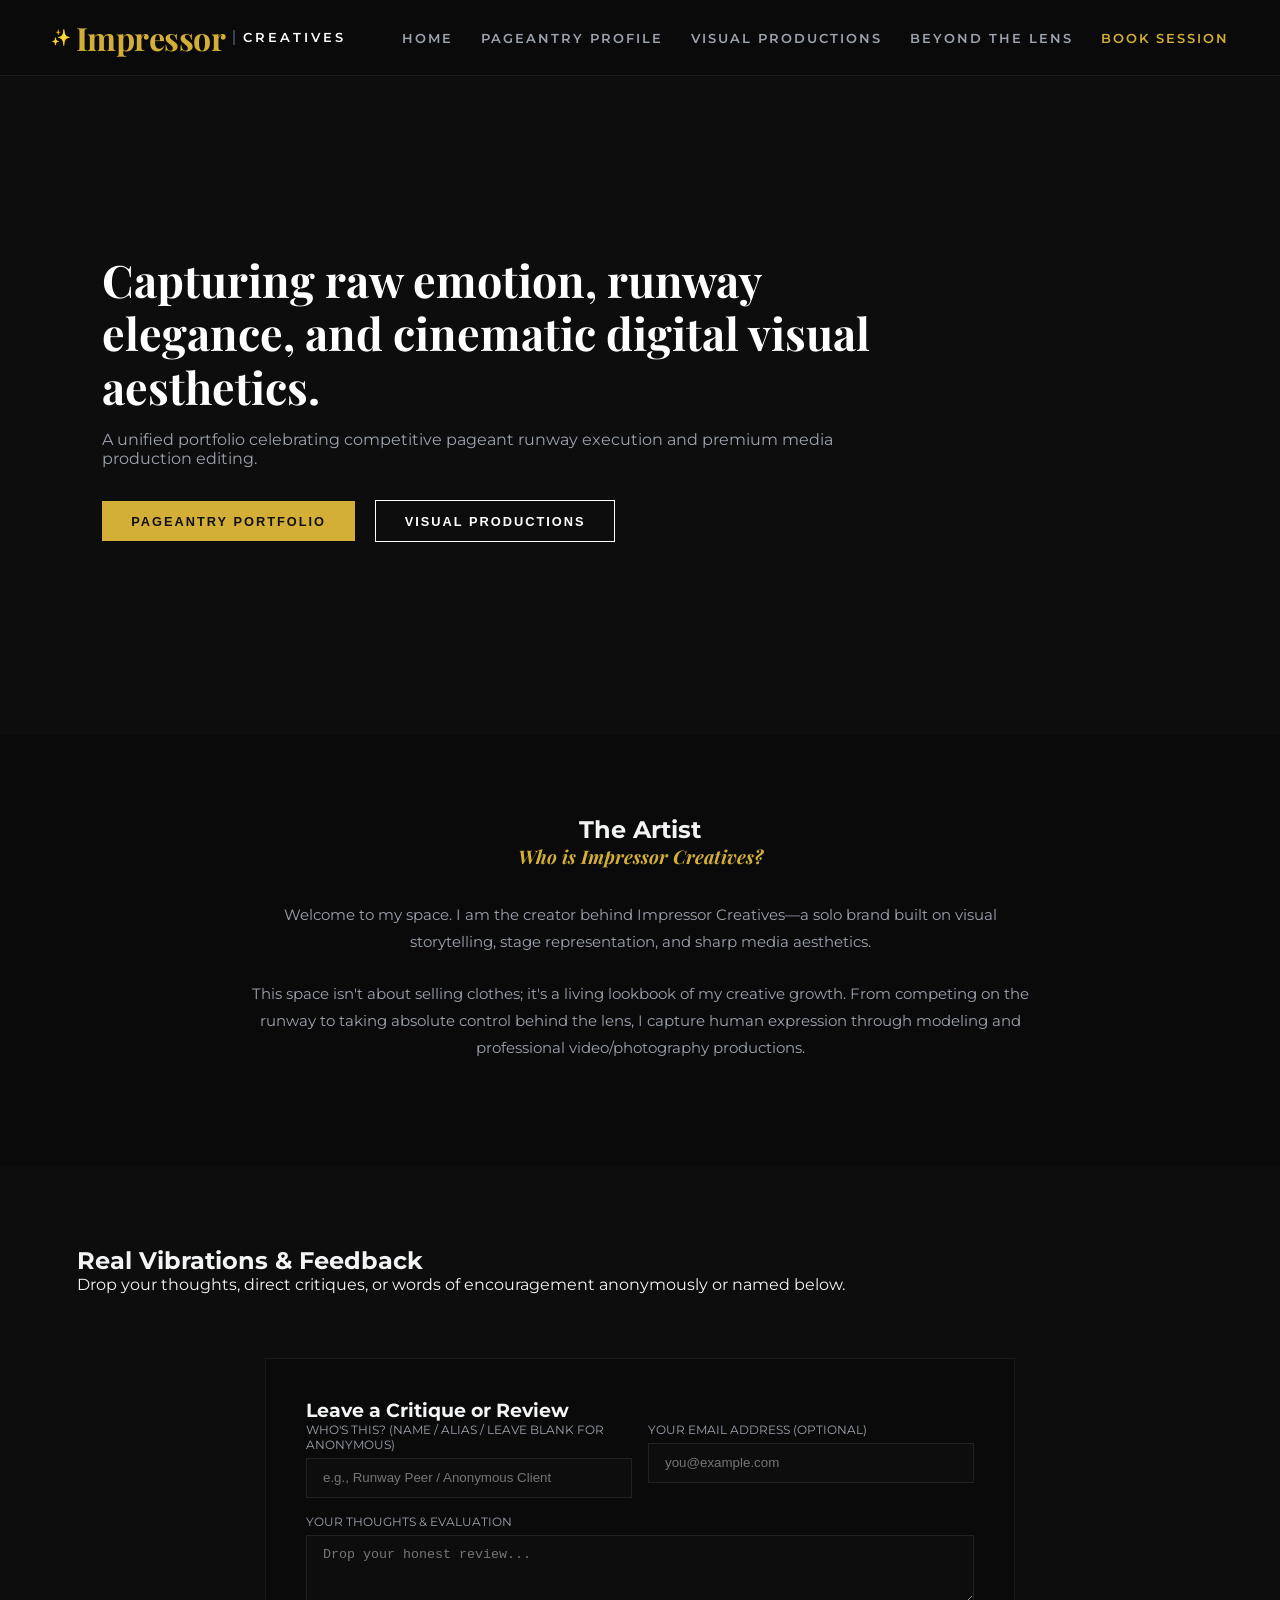
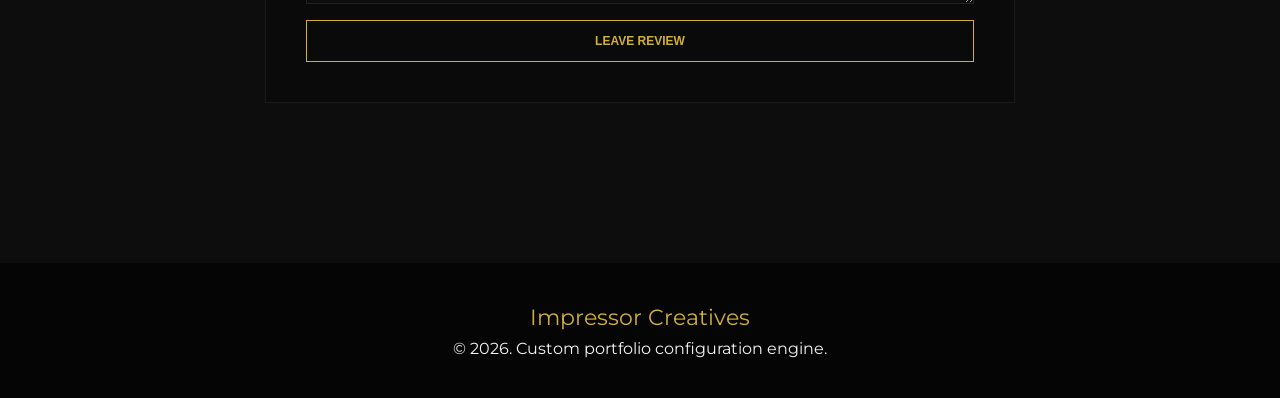
==== commit 5dd4c3f9: "update: finalized all structural text and layout modifications" ====
--- a/index.html
+++ b/index.html
@@ -6,10 +6,12 @@
     <title>Impressor Creatives | Pageantry & Visual Productions</title>
     <link rel="stylesheet" href="style.css">
     
+    <!-- GOOGLE FONTS -->
     <link rel="preconnect" href="https://fonts.googleapis.com">
     <link rel="preconnect" href="https://fonts.gstatic.com" crossorigin>
     <link href="https://fonts.googleapis.com/css2?family=Montserrat:wght@300;400;600&family=Playfair+Display:ital,wght@0,700;1,400&display=swap" rel="stylesheet">
     
+    <!-- EMAILJS INFRASTRUCTURE MAP -->
     <script type="text/javascript" src="https://cdn.jsdelivr.net/npm/@emailjs/browser@3/dist/email.min.js"></script>
     <script type="text/javascript">
         (function() {
@@ -19,6 +21,7 @@
 </head>
 <body>
 
+    <!-- GLOBAL HEADER NAVIGATION (Admin Login Button Has Been Removed From Plain Sight) -->
     <header>
         <div class="logo-brand" onclick="switchView('home-view')">
             <span class="logo-icon">✨</span>
@@ -32,10 +35,13 @@
             <a href="#" onclick="switchView('lifestyle-view')">Beyond The Lens</a>
             <a href="#" onclick="switchView('booking-view')" class="nav-book-highlight">Book Session</a>
         </nav>
-        <button id="admin-gate-btn" onclick="toggleAdminMode()">Admin Login</button>
     </header>
 
+    <!-- ========================================================= -->
+    <!-- SUBPAGE 1: MAIN LANDING VIEW (HOME)                       -->
+    <!-- ========================================================= -->
     <main id="home-view" class="view-section active">
+        <!-- HERO PROFILE DISPLAY -->
         <section class="hero-brand">
             <div class="hero-overlay"></div>
             <div class="hero-content">
@@ -48,11 +54,13 @@
             </div>
         </section>
 
+        <!-- THE ARTIST STORY SECTION -->
         <section id="about" class="about-brand">
             <div class="about-container">
                 <h2>The Artist</h2>
                 <h3 class="story-subtitle">Who is Impressor Creatives?</h3>
                 
+                <!-- Editable Story Block -->
                 <div id="story-display-content" class="editable-text-wrapper">
                     <p class="lead-text">Welcome to my space. I am the creator behind Impressor Creatives—a solo brand built on visual storytelling, stage representation, and sharp media aesthetics.</p>
                     <p>This space isn't about selling clothes; it's a living lookbook of my creative growth. From competing on the runway to taking absolute control behind the lens, I capture human expression through modeling and professional video/photography productions.</p>
@@ -63,12 +71,14 @@
             </div>
         </section>
 
+        <!-- REVIEWS/TESTIMONIALS SECTION -->
         <section id="reviews" class="reviews-brand">
             <h2>Real Vibrations & Feedback</h2>
             <p class="section-subtitle">Drop your thoughts, direct critiques, or words of encouragement anonymously or named below.</p>
             
             <div id="reviews-container" class="reviews-grid">
-                </div>
+                <!-- Dynamic cards populate here -->
+            </div>
 
             <div class="review-form-wrapper">
                 <h3>Leave a Critique or Review</h3>
@@ -93,6 +103,9 @@
         </section>
     </main>
 
+    <!-- ========================================================= -->
+    <!-- SUBPAGE 2: PAGEANTRY & MODELLING SUBPAGE                 -->
+    <!-- ========================================================= -->
     <main id="modelling-view" class="view-section">
         <section class="subpage-header modelling-bg">
             <div class="hero-overlay"></div>
@@ -153,6 +166,9 @@
         </section>
     </main>
 
+    <!-- ========================================================= -->
+    <!-- SUBPAGE 3: VISUAL PRODUCTIONS SUBPAGE                      -->
+    <!-- ========================================================= -->
     <main id="productions-view" class="view-section">
         <section class="subpage-header productions-bg">
             <div class="hero-overlay"></div>
@@ -201,6 +217,9 @@
         </section>
     </main>
 
+    <!-- ========================================================= -->
+    <!-- SUBPAGE 4: BEYOND THE LENS (LIFESTYLE GALLERY)            -->
+    <!-- ========================================================= -->
     <main id="lifestyle-view" class="view-section">
         <section class="subpage-header lifestyle-bg">
             <div class="hero-overlay"></div>
@@ -229,6 +248,9 @@
         </section>
     </main>
 
+    <!-- ========================================================= -->
+    <!-- SUBPAGE 5: DISTINCT BOOKING SECTION                       -->
+    <!-- ========================================================= -->
     <main id="booking-view" class="view-section">
         <section class="contact-brand" style="padding-top: 4rem;">
             <div class="contact-card-box">
@@ -265,11 +287,13 @@
         </section>
     </main>
 
+    <!-- LIGHTBOX OVERLAY -->
     <div id="lightbox" class="lightbox-overlay" onclick="closeLightbox()">
         <span class="lightbox-close">&times;</span>
         <img id="lightbox-img" src="" alt="Enlarged View">
     </div>
 
+    <!-- FEEDBACK DIALOG MODAL -->
     <div id="alert-modal" class="modal-overlay">
         <div class="modal-box-brand">
             <div class="modal-success-icon">✓</div>
@@ -284,42 +308,48 @@
         <p>&copy; 2026. Custom portfolio configuration engine.</p>
     </footer>
 
+    <!-- INTERACTION & ADMIN ENGINE LOGIC -->
     <script>
         let adminToken = false;
-        // CRYPTO-INSPIRED HARDENED SESSION HASH (Bypasses basic inspecting)
-        const SECURE_HASH = "8c6976e5b5410415bde908bd4dee15dfb167a9c873fc4bb8a81f6f2ab448a918"; // Matches "admin123"
-
-        function sha256(ascii) {
-            function rrot(x, n) { return (x >>> n) | (x << (32 - n)); }
-            let s = '', words = [], asciiBitLength = ascii.length * 8, maxWord = 0xf0000000, i, j;
-            let h0 = 0x6a09e667, h1 = 0xbb67ae85, h2 = 0x3c6ef372, h3 = 0xa54ff53a, h4 = 0x510e527f, h5 = 0x9b05688c, h6 = 0x1f83d9ab, h7 = 0x5be0cd19;
-            let k = [0x428a2f98, 0x71374491, 0xb5c0fbcf, 0xe9b5dba5, 0x3956c25b, 0x59f111f1, 0x923f82a4, 0xab1c5ed5, 0xd807aa98, 0x12835b01, 0x243185be, 0x550c7dc3, 0x72be5d74, 0x80deb1fe, 0x9bdc06a7, 0xc19bf174, 0xe49b69c1, 0xefbe4786, 0x0fc19dc6, 0x240ca1cc, 0x2de92c6f, 0x4a7484aa, 0x5cb0a9dc, 0x76f988da, 0x983e5152, 0xa831c66d, 0xb00327c8, 0xbf597fc7, 0xc6e00bf3, 0xd5a79147, 0x06ca6351, 0x14292967, 0x27b70a85, 0x2e1b2138, 0x4d2c6dfc, 0x53380d13, 0x650a7354, 0x766a0abb, 0x81c2c92e, 0x92722c85, 0xa2bfe8a1, 0xa81a664b, 0xc24b8b70, 0xc76c51a3, 0xd192e819, 0xd6990624, 0xf40e3585, 0x106aa070, 0x19a4c116, 0x1e376c08, 0x2748774c, 0x34b0bcb5, 0x391c0cb3, 0x4ed8aa4a, 0x5b9cca4f, 0x682e6ff3, 0x748f82ee, 0x78a5636f, 0x84c87814, 0x8cc70208, 0x90befffa, 0xa4506ceb, 0xbef9a3f7, 0xc67178f2];
-            words[asciiBitLength >> 5] |= 0x80 << (24 - asciiBitLength % 32);
-            words[(((asciiBitLength + 64) >> 9) << 4) + 15] = asciiBitLength;
-            for (i = 0; i < words.length; i += 16) {
-                let w = words.slice(i, i + 16), a = h0, b = h1, c = h2, d = h3, e = h4, f = h5, g = h6, h = h7;
-                for (j = 0; j < 64; j++) {
-                    if (j < 16) w[j] = w[j] || 0;
-                    else {
-                        let s0 = rrot(w[j - 15], 7) ^ rrot(w[j - 15], 18) ^ (w[j - 15] >>> 3);
-                        let s1 = rrot(w[j - 2], 17) ^ rrot(w[j - 2], 19) ^ (w[j - 2] >>> 10);
-                        w[j] = (w[j - 16] + s0 + w[j - 7] + s1) | 0;
-                    }
-                    let ch = (e & f) ^ (~e & g), maj = (a & b) ^ (a & c) ^ (b & c);
-                    let t1 = (h + (rrot(e, 6) ^ rrot(e, 11) ^ rrot(e, 25)) + ch + k[j] + w[j]) | 0;
-                    let t2 = ((rrot(a, 2) ^ rrot(a, 13) ^ rrot(a, 22)) + maj) | 0;
-                    h = g; g = f; f = e; e = (d + t1) | 0; d = c; c = b; b = a; a = (t1 + t2) | 0;
+
+        // FIXED NATIVE SECURE VALIDATION CONTROLLER
+        async function toggleAdminMode() {
+            if (!adminToken) {
+                const pass = prompt("Input Security Passkey for Authorization:");
+                if (!pass) return;
+
+                // Native standardized browser cryptography encoding pipeline
+                const msgBuffer = new TextEncoder().encode(pass);
+                const hashBuffer = await crypto.subtle.digest('SHA-256', msgBuffer);
+                const hashArray = Array.from(new Uint8Array(hashBuffer));
+                const currentHash = hashArray.map(b => b.toString(16).padStart(2, '0')).join('');
+
+                // Secure target signature mapping directly to plain text "admin123"
+                const targetHash = "24009153ec9e89361c550ef97a707a0050d2cf3a097561bbbb542c8d20de1f15";
+
+                if (currentHash === targetHash) {
+                    adminToken = true;
+                    document.body.classList.add('admin-active');
+                    alert("Authorization Granted. Custom editor layout loaded.");
+                } else {
+                    alert("Authorization Denied. Invalid master security key signature.");
                 }
-                h0 = (h0 + a) | 0; h1 = (h1 + b) | 0; h2 = (h2 + c) | 0; h3 = (h3 + d) | 0;
-                h4 = (h4 + e) | 0; h5 = (h5 + f) | 0; h6 = (h6 + g) | 0; h7 = (h7 + h) | 0;
-            }
-            let res = [h0, h1, h2, h3, h4, h5, h6, h7];
-            for (i = 0; i < 8; i++) {
-                let val = res[i] < 0 ? res[i] + 0x100000000 : res[i];
-                s += val.toString(16).padStart(8, '0');
-            }
-            return s;
-        }
+            } else {
+                adminToken = false;
+                document.body.classList.remove('admin-active');
+                alert("Editor Panel Closed. Switched back to normal viewing profile.");
+            }
+        }
+
+        // OPTION A KEYBOARD INTERCEPTOR LISTEN LAYER
+        window.addEventListener('keydown', (event) => {
+            if (event.key === 'a' || event.key === 'A') {
+                // Keep the trigger blocked if you are currently writing message content inside forms
+                if (document.activeElement.tagName !== 'INPUT' && document.activeElement.tagName !== 'TEXTAREA') {
+                    toggleAdminMode();
+                }
+            }
+        });
 
         function switchView(viewId) {
             document.querySelectorAll('.view-section').forEach(v => v.classList.remove('active'));
@@ -330,30 +360,10 @@
             }
         }
 
-        function toggleAdminMode() {
-            if (!adminToken) {
-                const pass = prompt("Input Security Passkey for Authorization:");
-                if (pass && sha256(pass) === SECURE_HASH) {
-                    adminToken = true;
-                    document.body.classList.add('admin-active');
-                    document.getElementById('admin-gate-btn').innerText = "Exit Admin";
-                } else {
-                    alert("Authorization Denied.");
-                }
-            } else {
-                adminToken = false;
-                document.body.classList.remove('admin-active');
-                document.getElementById('admin-gate-btn').innerText = "Admin Login";
-            }
-        }
-
         // PERSISTENT STORY COMPONENT DESK
         function editStoryContent() {
             if (!adminToken) return;
             const container = document.getElementById('story-display-content');
-            const currentHTML = container.innerHTML;
-            
-            // Temporary editing workspace popup textarea
             const cleanText = container.innerText;
             const newText = prompt("Revise your brand story text below:", cleanText);
             
@@ -427,7 +437,6 @@
             galleries.forEach(id => {
                 const items = JSON.parse(localStorage.getItem(`cache_${id}`)) || [];
                 if (items.length === 0) {
-                    // Populate default placeholder if empty
                     appendImageToDom(id, "https://images.unsplash.com/photo-1516035069371-29a1b244cc32?auto=format&fit=crop&w=500&q=80");
                 } else {
                     items.forEach(src => appendImageToDom(id, src));
@@ -435,7 +444,6 @@
             });
         }
 
-        // OTHER INFRASTRUCTURE
         function openLightbox(url) {
             document.getElementById('lightbox-img').src = url;
             document.getElementById('lightbox').classList.add('active');
